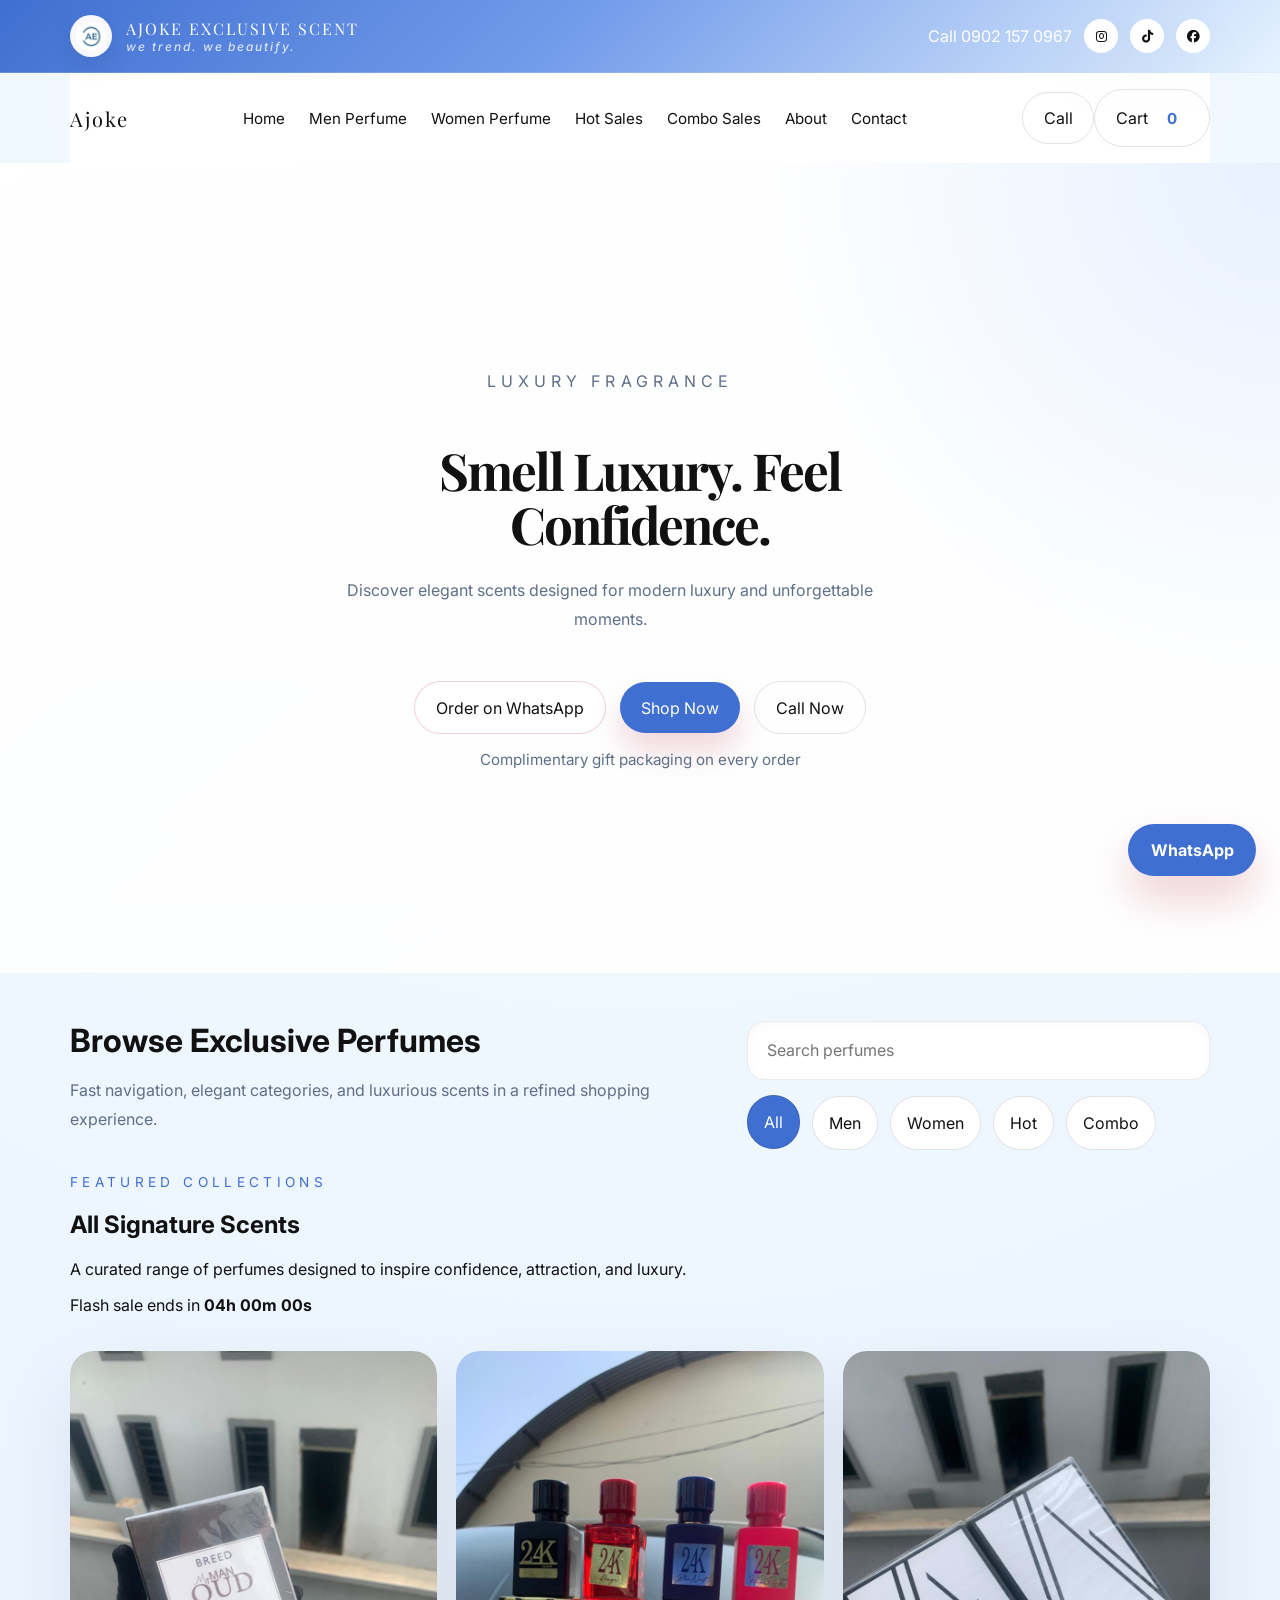
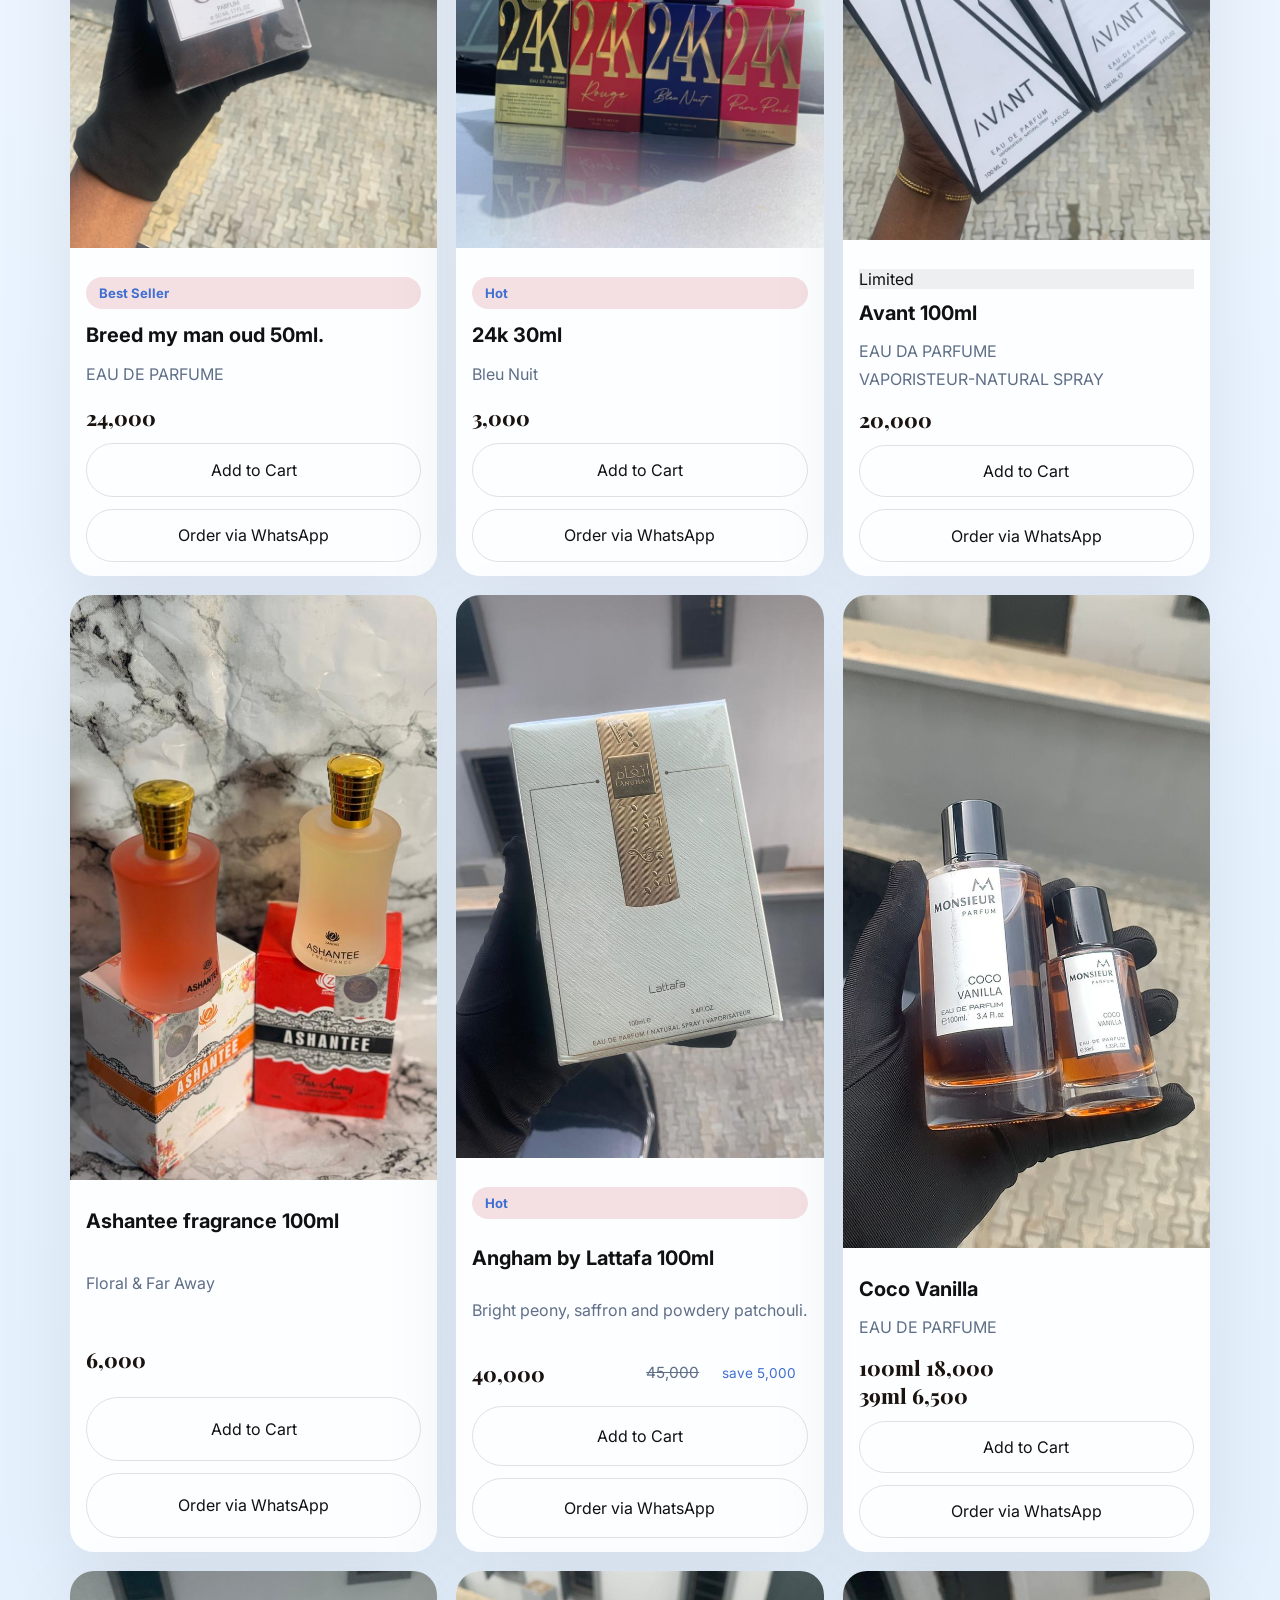
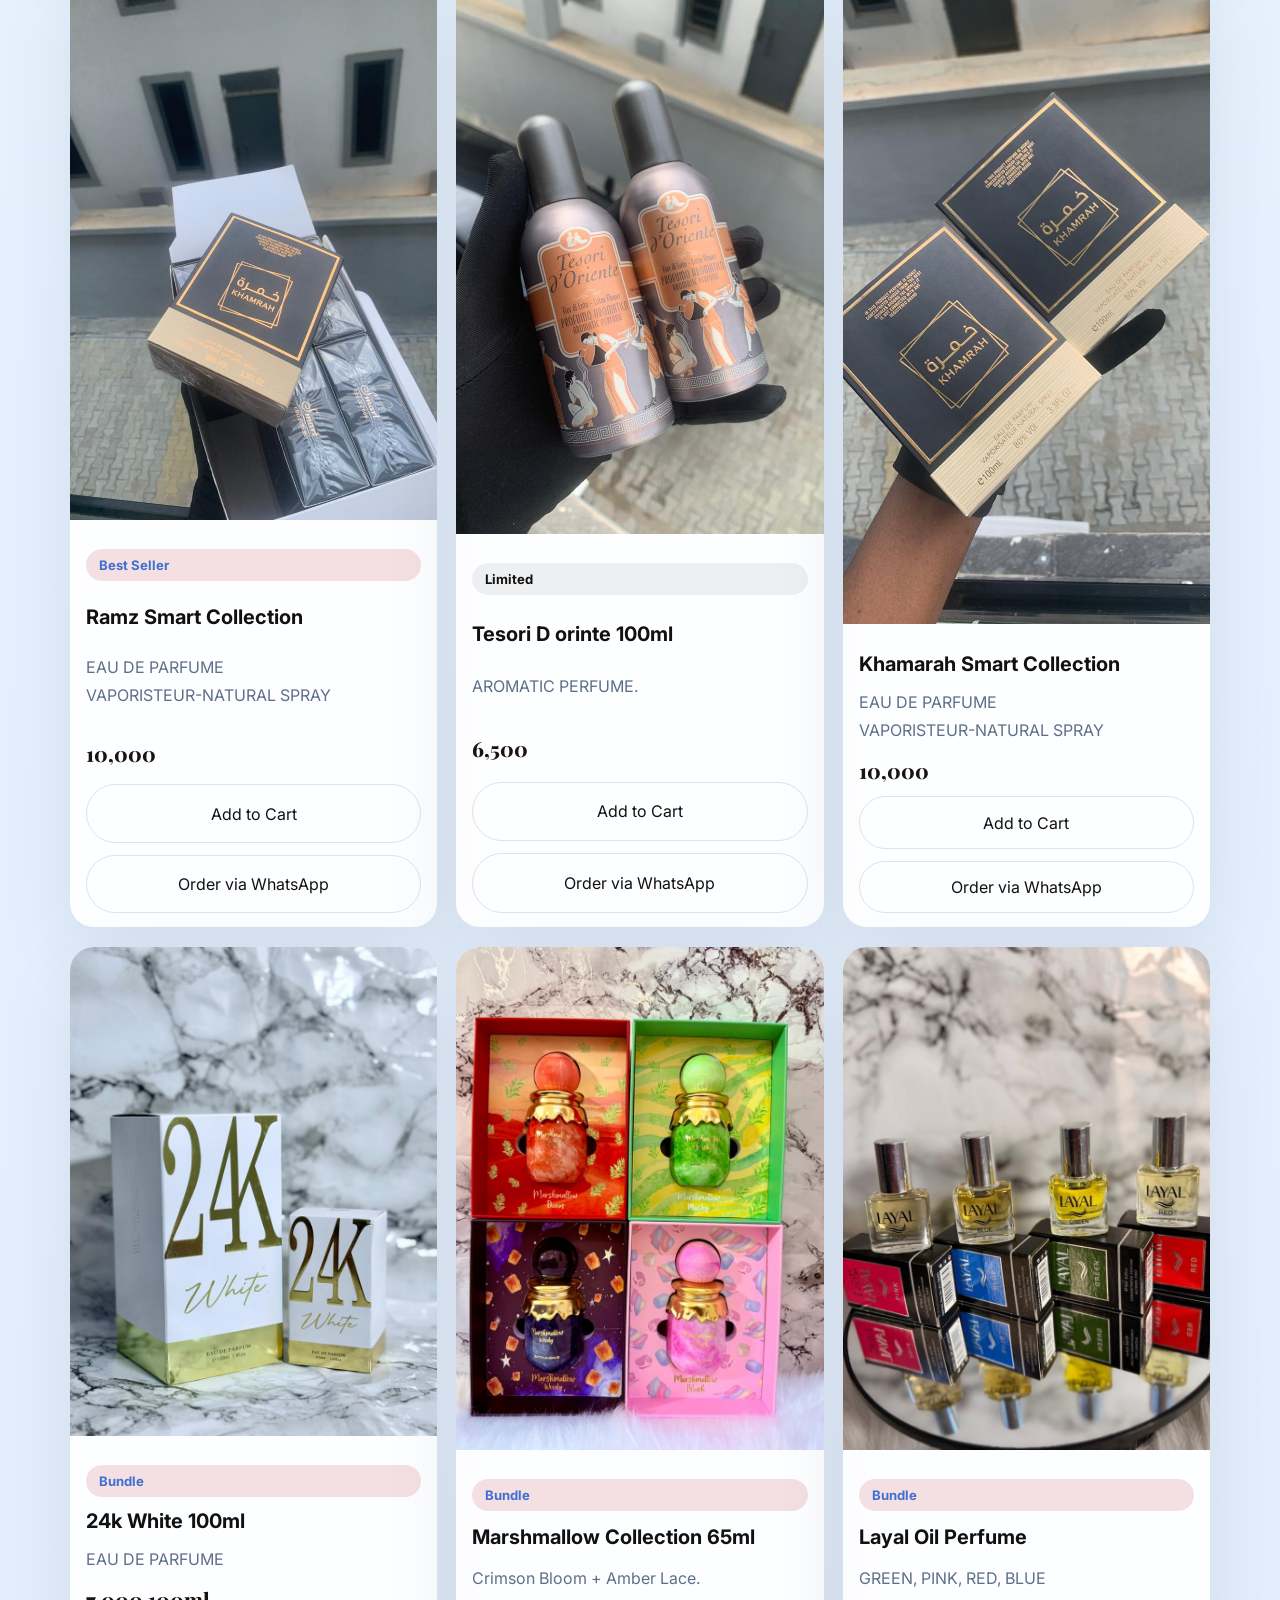
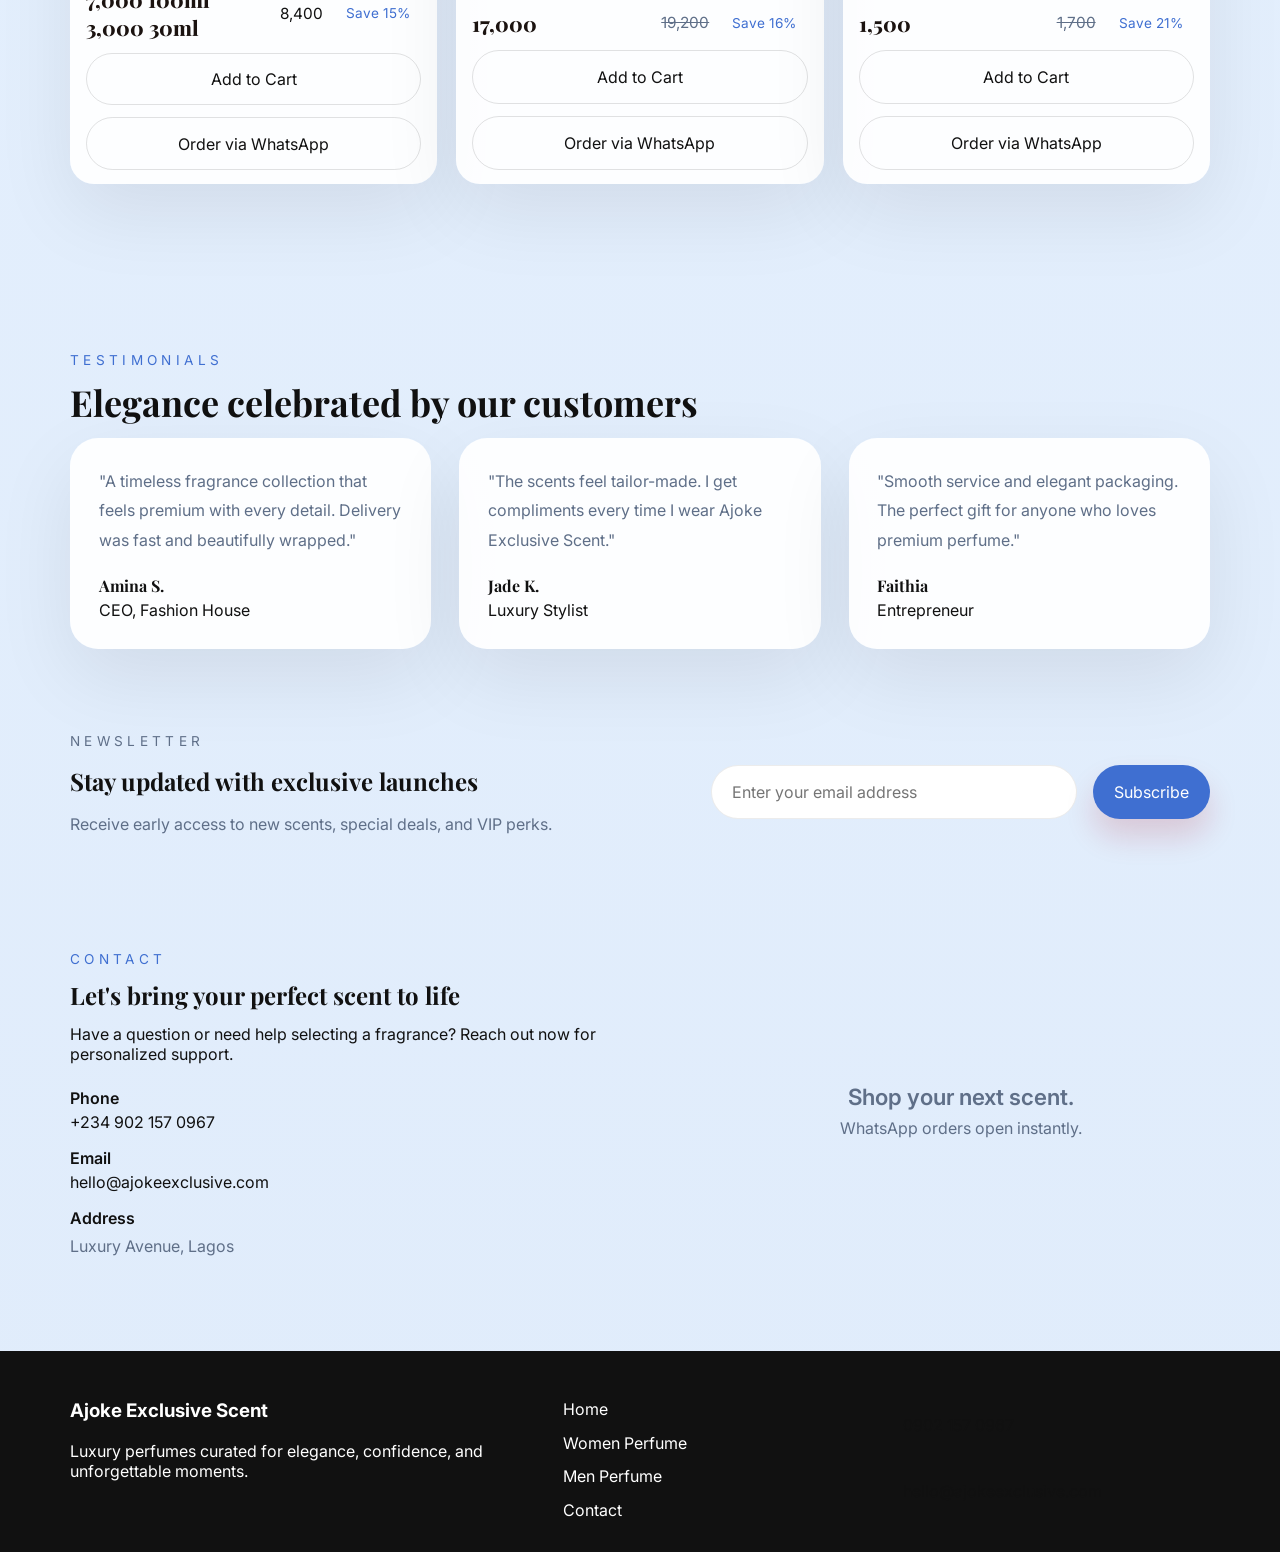
==== index.html @ 70a29fb9 "Sync remaining workspace changes" ====
﻿<!DOCTYPE html>
<html lang="en">
<head>
  <meta charset="UTF-8" />
  <meta name="viewport" content="width=device-width, initial-scale=1.0" />
  <title>Ajoke Exclusive Scent</title>
  <link rel="preconnect" href="https://fonts.googleapis.com" />
  <link rel="preconnect" href="https://fonts.gstatic.com" crossorigin />
  <link href="https://fonts.googleapis.com/css2?family=Playfair+Display:wght@500;600;700&family=Inter:wght@400;500;600;700&display=swap" rel="stylesheet" />
  <link rel="stylesheet" href="https://cdnjs.cloudflare.com/ajax/libs/font-awesome/6.4.0/css/all.min.css" />
  <link rel="stylesheet" href="style.css" />
</head>
<body>
  <div class="page-shell">
    <header class="topbar">
      <div class="topbar__inner container">
        <div class="topbar__brand">
          <a href="#home" class="topbar__brand-link">
            <img src="brand-logo.jpeg" alt="Ajoke Exclusive Scent logo" class="topbar__logo" />
            <div>
              <span class="topbar__brand-name">Ajoke Exclusive Scent</span>
              <span class="topbar__brand-tagline">we trend. we beautify.</span>
            </div>
          </a>
        </div>
        <div class="topbar__meta">
          <a href="tel:+2349021570967" class="topbar__phone">Call 0902 157 0967</a>
          <div class="social-links">
            <a href="https://www.instagram.com/ajoke_exclusive_scents?igsh=MzlmOW85czhxOTh5" aria-label="Instagram" title="Instagram" target="_blank" rel="noopener noreferrer"><i class="fab fa-instagram"></i></a>
            <a href="https://www.tiktok.com/@ajoke_exclusive_scents?_r=1&_t=ZS-96tpBo25pcQ" aria-label="TikTok" title="TikTok" target="_blank" rel="noopener noreferrer"><i class="fab fa-tiktok"></i></a>
            <a href="https://www.facebook.com/share/18djmAZU7p/?mibextid=wwXIfr" aria-label="Facebook" title="Facebook" target="_blank" rel="noopener noreferrer"><i class="fab fa-facebook"></i></a>
          </div>
        </div>
      </div>
    </header>

    <nav class="navbar container" id="navbar">
      <a href="#home" class="nav__logo">Ajoke</a>
      <button class="nav__toggle" id="navToggle" aria-label="Toggle menu">
        <span></span><span></span><span></span>
      </button>
      <div class="nav__menu" id="navMenu">
        <a href="#home" data-filter="all">Home</a>
        <a href="#productShowcase" data-filter="men">Men Perfume</a>
        <a href="#productShowcase" data-filter="women">Women Perfume</a>
        <a href="#productShowcase" data-filter="hot">Hot Sales</a>
        <a href="#productShowcase" data-filter="combo">Combo Sales</a>
        <a href="#about">About</a>
        <a href="#contact">Contact</a>
      </div>
      <div class="nav__actions">
        <a href="tel:+2349021570967" class="button button--ghost">Call</a>
        <button class="button button--ghost cart-button" id="cartButton" type="button">
          Cart <span class="cart-count">0</span>
        </button>
      </div>
    </nav>

    <main>
      <section class="hero" id="home">
        <div class="hero__overlay"></div>
        <div class="container hero__content">
          <div class="hero__details">
            <p class="eyebrow">Luxury Fragrance </p>
            <h1>Smell Luxury. Feel Confidence.</h1>
            <p>Discover elegant scents designed for modern luxury and unforgettable moments.</p>
            
            <div class="hero__actions">
              <a href="#contact" class="button button--secondary">Order on WhatsApp</a>
              <a href="#productShowcase" class="button button--primary" data-filter="all">Shop Now</a>
              <a href="tel:+2349021570967" class="button button--ghost">Call Now</a>
            </div>
            <div class="hero__meta">
              
              <span class="hero__tag">Complimentary gift packaging on every order</span>
            </div>
          </div>
          
        </div>
      </section>

      <section class="search-panel container">
        <div class="search-panel__left">
          <h2>Browse Exclusive Perfumes</h2>
          <p>Fast navigation, elegant categories, and luxurious scents in a refined shopping experience.</p>
        </div>
        <div class="search-panel__right">
          <input id="productSearch" type="search" placeholder="Search perfumes" aria-label="Search perfumes" />
          <div class="filter-buttons" role="group" aria-label="Product categories">
            <button class="filter-button active" data-filter="all">All</button>
            <button class="filter-button" data-filter="men">Men</button>
            <button class="filter-button" data-filter="women">Women</button>
            <button class="filter-button" data-filter="hot">Hot</button>
            <button class="filter-button" data-filter="combo">Combo</button>
          </div>
        </div>
      </section>

      <section class="product-showcase container" id="productShowcase">
        <div class="section-header">
          <div>
            <p class="eyebrow">Featured Collections</p>
            <h2 id="productTitle">All Signature Scents</h2>
            <p id="productSubtitle">A curated range of perfumes designed to inspire confidence, attraction, and luxury.</p>
          </div>
          <div class="sale-timer" id="saleTimer">
            <span>Flash sale ends in</span>
            <strong id="timerValue">04h 12m 23s</strong>
          </div>
        </div>

        <div class="cart-summary hidden" id="cartSummary">
          <div class="cart-summary__info">
            <span class="eyebrow">Shopping Cart</span>
            <strong id="cartItemCount">0 items in cart</strong>
            <p id="cartItemsList">Add perfumes to your cart to order multiple items.</p>
          </div>
          <div class="cart-summary__actions">
            <button class="button button--primary" id="whatsappCheckout" type="button">Checkout via WhatsApp</button>
          </div>
        </div>

        <div class="product-grid" id="productGrid">
          <article class="product-card" data-category="men">
<!-- product image: breed my man oud 50ml 24k.jpeg -->
            <div class="product-card__image">
              <img src="breed my man oud 50ml 24k.jpeg" alt="Masculine perfume bottle" />
              <div class="quickview">Quick view</div>
            </div>
            <div class="product-card__info">
              <span class="product-card__badge">Best Seller</span>
              <h3>Breed my man oud 50ml.</h3>
              <p>EAU DE PARFUME</p>
              <div class="product-card__meta">
                <div class="product-card__price">24,000</div>
                </div>
              <div class="product-card__actions">
                <button class="button button--ghost add-cart" data-product="Breed my man oud 50ml.">Add to Cart</button>
                <button class="button button--outline whatsapp-link" data-message="Breed my man oud 50ml.">Order via WhatsApp</button>
              </div>
            </div>
          </article>

          <article class="product-card" data-category="men hot">
<!-- product image: 24k bleu nuit 30ml 24k.jpeg -->
            <div class="product-card__image">
              <img src="24k bleu nuit 30ml 24k.jpeg" alt="Premium mens perfume" />
              <div class="quickview">Quick view</div>
            </div>
            <div class="product-card__info">
              <span class="product-card__badge">Hot</span>
              <h3>24k 30ml</h3>
              <p>Bleu Nuit</p>
              <div class="product-card__meta">
                <div class="product-card__price">3,000</div>
                </div>
              <div class="product-card__actions">
                <button class="button button--ghost add-cart" data-product="24k 30ml">Add to Cart</button>
                <button class="button button--outline whatsapp-link" data-message="24k 30ml">Order via WhatsApp</button>
              </div>
            </div>
          </article>

          <article class="product-card" data-category="men combo">
<!-- product image: avant 100ml 20k.jpeg -->
            <div class="product-card__image">
              <img src="avant 100ml 20k.jpeg" alt="Luxury perfume for him" />
              <div class="quickview">Quick view</div>
            </div>
            <div class="product-card__info">
              <span class="product-card__bWHEREadge badge--limited">Limited</span>
              <h3>Avant 100ml</h3>
              <p>EAU DA PARFUME <br> VAPORISTEUR-NATURAL SPRAY</p>
              <div class="product-card__meta">
                <div class="product-card__price">20,000</div>
                </div>
              <div class="product-card__actions">
                <button class="button button--ghost add-cart" data-product="Avant 100ml">Add to Cart</button>
                <button class="button button--outline whatsapp-link" data-message="Avant 100ml">Order via WhatsApp</button>
              </div>
            </div>
          </article>

          <article class="product-card" data-category="women">
<!-- product image: Ashantee floral & far away 100ml 6k.jpeg -->
            <div class="product-card__image">
              <img src="Ashantee floral & far away 100ml 6k.jpeg" alt="Feminine perfume bottle" />
              <div class="quickview">Quick view</div>
            </div>
            <div class="product-card__info">
              <h3>Ashantee fragrance 100ml</h3>
              <p>Floral & Far Away </p>
              <div class="product-card__meta">
                <div class="product-card__price">6,000</div>
                </div>
              <div class="product-card__actions">
                <button class="button button--ghost add-cart" data-product="Ashantee fragrance 100ml">Add to Cart</button>
                <button class="button button--outline whatsapp-link" data-message="Ashantee fragrance 100ml">Order via WhatsApp</button>
              </div>
            </div>
          </article>

          <article class="product-card" data-category="women hot combo">
<!-- product image: Angham by lattafa 40k.jpeg -->
            <div class="product-card__image">
              <img src="Angham by lattafa 40k.jpeg" alt="Luxury floral perfume" />
              <div class="quickview">Quick view</div>
            </div>
            <div class="product-card__info">
              <span class="product-card__badge">Hot</span>
              <h3>Angham by Lattafa 100ml</h3>
              <p>Bright peony, saffron and powdery patchouli.</p>
              <div class="product-card__meta">
                <div class="product-card__price">40,000</div>
                <div class="product-fare"><span class="old-price">45,000</span><span class="save-badge">save 5,000</span></div>
              </div>
              <div class="product-card__actions">
                <button class="button button--ghost add-cart" data-product="Angham by Lattafa 100ml">Add to Cart</button>
                <button class="button button--outline whatsapp-link" data-message="Angham by Lattafa 100ml">Order via WhatsApp</button>
              </div>
            </div>
          </article>

          <article class="product-card" data-category="women">
<!-- product image: coco vanilla 100ml 18k 39ml 6500.jpeg -->
            <div class="product-card__image">
              <img src="coco vanilla 100ml 18k 39ml 6500.jpeg" alt="Premium womens fragrance" />
              <div class="quickview">Quick view</div>
            </div>
            <div class="product-card__info">
              <h3>Coco Vanilla</h3>
              <p>EAU DE PARFUME</p>
              <div class="product-card__meta">
                <div class="product-card__price">100ml 18,000 <br>39ml 6,500</div>
                </div>
              <div class="product-card__actions">
                <button class="button button--ghost add-cart" data-product="Coco Vanilla">Add to Cart</button>
                <button class="button button--outline whatsapp-link" data-message="Coco Vanilla">Order via WhatsApp</button>
              </div>
            </div>
          </article>

          <article class="product-card" data-category="hot">
<!-- product image: ramz smart collection 100ml 10k.jpeg -->
            <div class="product-card__image">
              <img src="ramz smart collection 100ml 10k.jpeg" alt="Hot seller perfume" />
              <div class="quickview">Quick view</div>
            </div>
            <div class="product-card__info">
              <span class="product-card__badge">Best Seller</span>
              <h3>Ramz Smart Collection</h3>
              <p>EAU DE PARFUME <br> VAPORISTEUR-NATURAL SPRAY</p>
              <div class="product-card__meta">
                <div class="product-card__price">10,000</div>
                </div>
              <div class="product-card__actions">
                <button class="button button--ghost add-cart" data-product="Ramz Smart Collection">Add to Cart</button>
                <button class="button button--outline whatsapp-link" data-message="Ramz Smart Collection">Order via WhatsApp</button>
              </div>
            </div>
          </article>

          <article class="product-card" data-category="hot">
<!-- product image: tesori can 100ml 6500.jpeg -->
            <div class="product-card__image">
              <img src="tesori can 100ml 6500.jpeg" alt="Perfume hot sale" />
              <div class="quickview">Quick view</div>
            </div>
            <div class="product-card__info">
              <span class="product-card__badge badge--limited">Limited</span>
              <h3>Tesori D orinte 100ml</h3>
              <p>AROMATIC PERFUME.</p>
              <div class="product-card__meta">
                <div class="product-card__price">6,500</div>
                </div>
              <div class="product-card__actions">
                <button class="button button--ghost add-cart" data-product="Tesori D orinte 100ml">Add to Cart</button>
                <button class="button button--outline whatsapp-link" data-message="Tesori D orinte 100ml">Order via WhatsApp</button>
              </div>
            </div>
          </article>

          <article class="product-card" data-category="hot combo">
<!-- product image: khamarah smart collection 100ml 10k.jpeg -->
            <div class="product-card__image">
              <img src="khamarah smart collection 100ml 10k.jpeg" alt="Exclusive perfume" />
              <div class="quickview">Quick view</div>
            </div>
            <div class="product-card__info">
              <h3>Khamarah Smart Collection</h3>
              <p>EAU DE PARFUME <br> VAPORISTEUR-NATURAL SPRAY</p>
              <div class="product-card__meta">
                <div class="product-card__price">10,000</div>
                </div>
              <div class="product-card__actions">
                <button class="button button--ghost add-cart" data-product="Khamarah Smart Collection">Add to Cart</button>
                <button class="button button--outline whatsapp-link" data-message="Khamarah Smart Collection">Order via WhatsApp</button>
              </div>
            </div>
          </article>

          <article class="product-card" data-category="combo">
<!-- product image: 24k white 100ml 7k 30ml 3k.jpeg -->
            <div class="product-card__image">
              <img src="24k white 100ml 7k 30ml 3k.jpeg" alt="Perfume combo" />
              <div class="quickview">Quick view</div>
            </div>
            <div class="product-card__info">
              <span class="product-card__badge">Bundle</span>
              <h3>24k White 100ml</h3>
              <p>EAU DE PARFUME</p>
              <div class="product-card__meta">
                <div class="product-card__price">7,000 100ml <br> 3,000 30ml</div>
                <div class="product-fare"><span class="old-price"></span>8,400<span class="save-badge">Save 15%</span></div>
              </div>
              <div class="product-card__actions">
                <button class="button button--ghost add-cart" data-product="24k White 100ml">Add to Cart</button>
                <button class="button button--outline whatsapp-link" data-message="24k White 100ml">Order via WhatsApp</button>
              </div>
            </div>
          </article>

          <article class="product-card" data-category="combo">
<!-- product image: marshmallow collection 65ml 17K.jpeg -->
            <div class="product-card__image">
              <img src="marshmallow collection 65ml 17K.jpeg" alt="Luxury fragrance combo" />
              <div class="quickview">Quick view</div>
            </div>
            <div class="product-card__info">
              <span class="product-card__badge">Bundle</span>
              <h3>Marshmallow Collection 65ml</h3>
              <p>Crimson Bloom + Amber Lace.</p>
              <div class="product-card__meta">
                <div class="product-card__price">17,000</div>
                <div class="product-fare"><span class="old-price">19,200</span><span class="save-badge">Save 16%</span></div>
              </div>
              <div class="product-card__actions">
                <button class="button button--ghost add-cart" data-product="Marshmallow Collection 65ml">Add to Cart</button>
                <button class="button button--outline whatsapp-link" data-message="Marshmallow Collection 65ml">Order via WhatsApp</button>
              </div>
            </div>
          </article>

          <article class="product-card" data-category="combo">
<!-- product image: Layal oil perfume.jpeg -->
            <div class="product-card__image">
              <img src="Layal oil perfume.jpeg" alt="Fragrance bundle" />
              <div class="quickview">Quick view</div>
            </div>
            <div class="product-card__info">
              <span class="product-card__badge">Bundle</span>
              <h3>Layal Oil Perfume</h3>
              <p>GREEN, PINK, RED, BLUE</p>
              <div class="product-card__meta">
                <div class="product-card__price">1,500</div>
                <div class="product-fare"><span class="old-price">1,700</span><span class="save-badge">Save 21%</span></div>
              </div>
              <div class="product-card__actions">
                <button class="button button--ghost add-cart" data-product="Layal Oil Perfume">Add to Cart</button>
                <button class="button button--outline whatsapp-link" data-message="Layal Oil Perfume">Order via WhatsApp</button>
              </div>
            </div>
          </article>
        </div>
      </section>

      <section class="testimonials container" id="about">
        <div class="section-intro">
          <p class="eyebrow">Testimonials</p>
          <h2>Elegance celebrated by our customers</h2>
        </div>
        <div class="testimonial-grid">
          <article class="testimonial-card">
            <p>"A timeless fragrance collection that feels premium with every detail. Delivery was fast and beautifully wrapped."</p>
            <div><strong>Amina S.</strong><span>CEO, Fashion House</span></div>
          </article>
          <article class="testimonial-card">
            <p>"The scents feel tailor-made. I get compliments every time I wear Ajoke Exclusive Scent."</p>
            <div><strong>Jade K.</strong><span>Luxury Stylist</span></div>
          </article>
          <article class="testimonial-card">
            <p>"Smooth service and elegant packaging. The perfect gift for anyone who loves premium perfume."</p>
            <div><strong>Faithia</strong><span>Entrepreneur</span></div>
          </article>
        </div>
      </section>

      <section class="newsletter container">
        <div class="newsletter__text">
          <p class="eyebrow">Newsletter</p>
          <h2>Stay updated with exclusive launches</h2>
          <p>Receive early access to new scents, special deals, and VIP perks.</p>
        </div>
        <form class="newsletter__form">
          <input type="email" placeholder="Enter your email address" aria-label="Email address" />
          <button type="submit" class="button button--primary">Subscribe</button>
        </form>
      </section>

      <section class="contact container" id="contact">
        <div class="contact__info">
          <p class="eyebrow">Contact</p>
          <h2>Let's bring your perfect scent to life</h2>
          <p>Have a question or need help selecting a fragrance? Reach out now for personalized support.</p>
          <div class="contact__details">
            <div><strong>Phone</strong><a href="tel:+2349021570967">+234 902 157 0967</a></div>
            <div><strong>Email</strong><a href="mailto:hello@ajokeexclusive.com">hello@ajokeexclusive.com</a></div>
            <div><strong>Address</strong><span>Luxury Avenue, Lagos</span></div>
          </div>
        </div>
        <div class="contact__map glass-card">
          <div class="map-placeholder">
            <p>Shop your next scent.</p>
            <span>WhatsApp orders open instantly.</span>
          </div>
        </div>
      </section>
    </main>

    <footer class="footer">
      <div class="container footer__inner">
        <div>
          <h3>Ajoke Exclusive Scent</h3>
          <p>Luxury perfumes curated for elegance, confidence, and unforgettable moments.</p>
        </div>
        <div class="footer__links">
          <a href="#home">Home</a>
          <a href="#women">Women Perfume</a>
          <a href="#men">Men Perfume</a>
          <a href="#contact">Contact</a>
        </div>
        <div class="footer__contact">
          <p>0902 157 0967</p>
          <p>hello@ajokeexclusive.com</p>
        </div>
      </div>
    </footer>

    <a class="whatsapp-float" href="#" id="whatsappFloat" aria-label="Chat on WhatsApp">
      <span>WhatsApp</span>
    </a>

    <!-- Product Modal -->
    <div id="productModal" class="product-modal hidden">
      <div class="product-modal__overlay"></div>
      <div class="product-modal__content">
        <button id="modalClose" class="modal-close" aria-label="Close product details">�</button>
        <div class="product-modal__grid">
          <div class="product-modal__image">
            <img id="modalImage" src="" alt="Product image" />
          </div>
          <div class="product-modal__info">
            <h2 id="modalProductName"></h2>
            <p id="modalProductDescription"></p>
            <div class="product-modal__price" id="modalProductPrice"></div>
            <div class="product-modal__actions">
              <button id="modalWhatsappBtn" class="button button--primary">Order via WhatsApp</button>
              <button id="modalAddCartBtn" class="button button--ghost">Add to Cart</button>
            </div>
          </div>
        </div>
      </div>
    </div>
  </div>

  <script src="./script.js" defer></script>
</body>
</html>
---- style.css ----
﻿:root {
  --bg: #eef6ff;
  --surface: rgba(255, 255, 255, 0.92);
  --surface-strong: #ffffff;
  --text: #111111;
  --muted: #5f6f88;
  --accent: #3f6fd1;
  --accent-2: #7ab2ff;
  --header-gradient: linear-gradient(135deg, #3f6fd1 0%, #739cea 45%, #e6f3ff 100%);
  --shadow: 0 28px 80px rgba(17, 17, 17, 0.08);
  --radius: 28px;
  --radius-sm: 18px;
}

* {
  box-sizing: border-box;
}

html {
  scroll-behavior: smooth;
}

body {
  margin: 0;
  font-family: 'Inter', sans-serif;
  color: var(--text);
  background: radial-gradient(circle at top, #f4faff 0%, #e7f2ff 40%, #e0ecfb 100%);
}

img {
  max-width: 100%;
  display: block;
}

button, input, a {
  font: inherit;
}

.container {
  width: min(1140px, calc(100% - 2rem));
  margin: 0 auto;
}

.topbar {
  background: var(--header-gradient);
  border-bottom: 1px solid rgba(255,255,255,0.2);
  position: sticky;
  top: 0;
  z-index: 100;
  backdrop-filter: blur(16px);
}

.topbar__inner {
  display: flex;
  align-items: center;
  justify-content: space-between;
  gap: 1rem;
  padding: 0.95rem 0;
}

.topbar__brand {
  display: flex;
}

.topbar__brand-link {
  display: flex;
  align-items: center;
  gap: 0.9rem;
  text-decoration: none;
}

.topbar__logo {
  width: 42px;
  height: 42px;
  object-fit: contain;
  border-radius: 50%;
  background: rgba(255,255,255,0.95);
  padding: 0.35rem;
  box-shadow: 0 10px 24px rgba(0,0,0,0.08);
}

.topbar__brand-name {
  font-family: 'Playfair Display', serif;
  font-size: 1rem;
  letter-spacing: 2px;
  text-transform: uppercase;
  color: #ffffff;
}

.topbar__brand-tagline {
  display: block;
  font-family: 'Inter', sans-serif;
  font-size: 0.75rem;
  letter-spacing: 0.16em;
  text-transform: none;
  color: rgba(255, 255, 255, 0.78);
  font-weight: 500;
  font-style: italic;
}

.topbar__meta {
  display: flex;
  align-items: center;
  gap: 0.75rem;
  flex-wrap: wrap;
}

.topbar__phone,
.footer__contact a,
.footer__contact p,
.contact__details a,
.footer__links a {
  color: var(--text);
  text-decoration: none;
}

.topbar__phone,
.social-links a {
  color: #fff;
}

.social-links a {
  background: rgba(255,255,255,0.2);
}

.social-links {
  display: flex;
  gap: 0.75rem;
}

.social-links a {
  display: inline-flex;
  align-items: center;
  justify-content: center;
  width: 34px;
  height: 34px;
  border-radius: 50%;
  background: var(--surface-strong);
  color: var(--text);
  text-decoration: none;
  font-size: 0.8rem;
  font-weight: 700;
  box-shadow: var(--shadow);
}

.navbar {
  display: flex;
  align-items: center;
  justify-content: space-between;
  gap: 1rem;
  padding: 1rem 0;
  position: sticky;
  top: 56px;
  z-index: 90;
  background: rgba(255,255,255,0.94);
  backdrop-filter: blur(14px);
}

.nav__logo {
  font-family: 'Playfair Display', serif;
  font-size: 1.25rem;
  letter-spacing: 2px;
  text-decoration: none;
  color: var(--text);
}

.nav__toggle {
  display: none;
  border: none;
  background: transparent;
  gap: 6px;
  flex-direction: column;
  justify-content: center;
  cursor: pointer;
}

.nav__toggle span {
  width: 24px;
  height: 2px;
  background: var(--text);
  display: block;
}

.nav__menu {
  display: flex;
  align-items: center;
  gap: 1.5rem;
}

.nav__menu a {
  color: var(--text);
  text-decoration: none;
  font-size: 0.95rem;
  transition: color 0.25s ease;
}

.nav__menu a:hover {
  color: var(--accent);
}

.nav__actions {
  display: flex;
  align-items: center;
}

.hero {
  min-height: 90vh;
  position: relative;
  overflow: hidden;
  display: grid;
  align-items: center;
  background: radial-gradient(circle at top left, rgba(255,255,255,0.95), rgba(255,255,255,0.8) 35%), linear-gradient(140deg, rgba(95,156,255,0.14), rgba(255,255,255,0.65));
}

.hero__overlay {
  position: absolute;
  inset: 0;
  background: radial-gradient(circle at top right, rgba(95,156,255,0.14), transparent 35%),
    linear-gradient(180deg, rgba(255,255,255,0.88), rgba(255,255,255,0.6));
}

.hero__content {
  position: relative;
  display: grid;
  grid-template-columns: 1fr;
  justify-items: center;
  gap: 2rem;
  align-items: center;
  min-height: 75vh;
  padding: 4rem 0;
}

.hero__details {
  max-width: 640px;
  z-index: 1;
  text-align: center;
}

.eyebrow {
  text-transform: uppercase;
  letter-spacing: 0.32em;
  color: var(--accent);
  margin: 0 0 1rem;
  font-size: 0.85rem;
}

.hero h1,
.section-intro h2,
.testimonials h2,
.newsletter h2,
.contact__info h2 {
  font-family: 'Playfair Display', serif;
  margin: 0;
  line-height: 1.05;
}

.hero h1 {
  font-size: clamp(3rem, 4vw, 4.4rem);
  letter-spacing: -0.04em;
  margin-bottom: 1.5rem;
}

.hero__details p {
  max-width: 580px;
  margin: 0 0 3rem;
  color: var(--muted);
  font-size: 1rem;
  line-height: 1.8;
}

.hero__actions,
.hero__meta {
  display: flex;
  flex-wrap: wrap;
  gap: 0.9rem;
  align-items: center;
  justify-content: center;
}

.hero__meta {
  margin-top: 1rem;
}

.hero__actions {
  flex-wrap: nowrap;
}

.hero__tag {
  color: var(--muted);
  font-size: 0.95rem;
}

.hero__visual {
  position: relative;
}

.hero__card {
  position: relative;
  display: flex;
  flex-direction: column;
  justify-content: center;
  min-height: 420px;
  border-radius: var(--radius);
  padding: 2rem;
  background: rgba(255,255,255,0.82);
  border: 1px solid rgba(255,255,255,0.7);
  box-shadow: var(--shadow);
  backdrop-filter: blur(20px);
}

.highlight-pill {
  display: inline-flex;
  padding: 0.45rem 0.9rem;
  border-radius: 999px;
  background: rgba(177,13,30,0.12);
  color: var(--accent);
  font-weight: 700;
  letter-spacing: 0.12em;
  font-size: 0.78rem;
  text-transform: uppercase;
}

.product-highlight__price {
  font-size: 2.2rem;
  font-weight: 800;
  letter-spacing: 0.02em;
  font-family: 'Playfair Display', serif;
  color: #1f1a18;
}

.search-panel {
  display: grid;
  grid-template-columns: 1.4fr 1fr;
  gap: 1.75rem;
  padding: 3rem 0 1.5rem;
}

.search-panel__left h2 {
  font-size: 2rem;
  margin: 0 0 0.75rem;
}

.search-panel__left p,
.section-intro__text,
.contact__details span,
.newsletter p {
  color: var(--muted);
  line-height: 1.8;
}

.search-panel__right {
  display: grid;
  gap: 1rem;
}

.search-panel input {
  width: 100%;
  padding: 1rem 1.2rem;
  border-radius: 18px;
  border: 1px solid rgba(17,17,17,0.08);
  background: var(--surface-strong);
  box-shadow: inset 0 2px 12px rgba(17,17,17,0.03);
}

.filter-buttons {
  display: flex;
  flex-wrap: wrap;
  gap: 0.75rem;
}

.filter-button {
  border: 1px solid rgba(17,17,17,0.12);
  background: var(--surface-strong);
  color: var(--text);
  padding: 0.85rem 1rem;
  border-radius: 999px;
  cursor: pointer;
  transition: transform 0.25s ease, background 0.25s ease, color 0.25s ease;
}

.filter-button:hover,
.filter-button.active {
  background: var(--accent);
  color: #fff;
  transform: translateY(-1px);
}

.section-intro {
  padding: 4rem 0 1rem;
}

.section-intro h2 {
  font-size: clamp(2.25rem, 2.5vw, 3rem);
}

.product-grid {
  display: grid;
  grid-template-columns: repeat(3, minmax(0, 1fr));
  gap: 1.2rem;
  padding: 2.25rem 0 2.5rem;
}

.product-card {
  border-radius: 24px;
  overflow: hidden;
  background: var(--surface);
  box-shadow: var(--shadow);
  transition: transform 0.35s ease, box-shadow 0.35s ease;
  display: grid;
  gap: 0.8rem;
}

.product-card:hover {
  transform: translateY(-10px);
  box-shadow: 0 32px 90px rgba(17,17,17,0.12);
}

.product-card__image {
  position: relative;
  overflow: hidden;
  min-height: 260px;
}

.product-card__image img {
  width: 100%;
  height: 100%;
  object-fit: cover;
  display: block;
  transition: transform 0.45s ease;
}

.image-tag-label {
  position: absolute;
  left: 0;
  bottom: 0;
  width: 100%;
  padding: 0.55rem 0.85rem;
  background: rgba(0, 0, 0, 0.64);
  color: #fff;
  font-size: 0.78rem;
  line-height: 1.4;
  white-space: nowrap;
  overflow: hidden;
  text-overflow: ellipsis;
}

.product-card:hover .product-card__image img {
  transform: scale(1.05);
}

.quickview {
  position: absolute;
  right: 1rem;
  bottom: 1rem;
  padding: 0.55rem 0.85rem;
  border-radius: 999px;
  background: rgba(255,255,255,0.9);
  color: var(--text);
  font-size: 0.85rem;
  opacity: 0;
  transform: translateY(10px);
  transition: opacity 0.35s ease, transform 0.35s ease;
}

.product-card:hover .quickview {
  opacity: 1;
  transform: translateY(0);
}

.product-card__info {
  padding: 1rem 1rem 0.9rem;
  display: grid;
  gap: 0.75rem;
}

.product-card__badge {
  display: inline-flex;
  padding: 0.5rem 0.8rem;
  border-radius: 999px;
  background: rgba(177,13,30,0.12);
  color: var(--accent);
  font-size: 0.82rem;
  font-weight: 700;
  align-self: flex-start;
}

.badge--limited {
  background: rgba(0,0,0,0.06);
  color: var(--text);
}

.product-card__info h3 {
  margin: 0;
  font-size: 1.25rem;
}

.product-card__info p {
  margin: 0;
  color: var(--muted);
  line-height: 1.75;
}

.product-card__meta,
.product-fare {
  display: flex;
  align-items: center;
  justify-content: space-between;
  gap: 0.75rem;
  font-size: 0.96rem;
}

.product-card__price {
  font-weight: 800;
  font-size: 1.3rem;
  font-family: 'Playfair Display', serif;
  color: #1b1310;
}

.product-rating {
  display: none;
}

.old-price {
  color: var(--muted);
  text-decoration: line-through;
}

.save-badge {
  background: var(--accent-soft);
  color: var(--accent);
  padding: 0.4rem 0.7rem;
  border-radius: 999px;
  font-size: 0.85rem;
}

.product-card__actions {
  display: grid;
  gap: 0.75rem;
}

.cart-button {
  position: relative;
  gap: 0.5rem;
}

.cart-count {
  display: inline-flex;
  align-items: center;
  justify-content: center;
  min-width: 2rem;
  padding: 0.2rem 0.45rem;
  border-radius: 999px;
  background: #fff;
  color: var(--accent);
  font-weight: 700;
  font-size: 0.95rem;
}

.cart-summary {
  display: grid;
  grid-template-columns: 1.7fr 0.9fr;
  gap: 1rem;
  align-items: center;
  padding: 1.4rem 1.5rem;
  background: rgba(255,255,255,0.95);
  border: 1px solid rgba(177,13,30,0.12);
  border-radius: var(--radius);
  box-shadow: 0 24px 50px rgba(17,17,17,0.08);
  margin-top: 1.5rem;
}

.cart-summary.hidden {
  display: none;
}

.cart-summary__info {
  display: grid;
  gap: 0.4rem;
}

.cart-summary__actions {
  display: flex;
  justify-content: flex-end;
}

.cart-summary strong {
  font-size: 1rem;
}

.button {
  display: inline-flex;
  align-items: center;
  justify-content: center;
  border: none;
  border-radius: 999px;
  text-decoration: none;
  padding: 0.95rem 1.3rem;
  cursor: pointer;
  transition: transform 0.25s ease, background 0.25s ease, color 0.25s ease, box-shadow 0.25s ease;
}

.button:hover {
  transform: translateY(-1px);
}

.button--primary {
  background: var(--accent);
  color: #fff;
  box-shadow: 0 18px 30px rgba(177,13,30,0.16);
}

.button--secondary {
  border: 1px solid rgba(177,13,30,0.18);
  background: rgba(255,255,255,0.9);
  color: var(--text);
}

.button--ghost,
.button--outline {
  background: transparent;
  color: var(--text);
  border: 1px solid rgba(17,17,17,0.12);
}

.button--outline:hover {
  background: rgba(177,13,30,0.06);
  color: var(--accent);
}

.testimonials {
  padding: 4rem 0 2rem;
}

.testimonial-grid {
  display: grid;
  grid-template-columns: repeat(3, minmax(0, 1fr));
  gap: 1.75rem;
}

.testimonial-card {
  background: var(--surface);
  border-radius: var(--radius);
  padding: 1.8rem;
  box-shadow: var(--shadow);
  display: grid;
  gap: 1.2rem;
}

.testimonial-card p {
  margin: 0;
  color: var(--muted);
  line-height: 1.85;
}

.testimonial-card div {
  display: grid;
  gap: 0.25rem;
}

.testimonial-card strong {
  font-family: 'Playfair Display', serif;
}

.newsletter {
  display: grid;
  grid-template-columns: 1.1fr 0.9fr;
  gap: 2rem;
  align-items: center;
  padding: 3rem 0;
}

.newsletter__form {
  display: flex;
  gap: 1rem;
  flex-wrap: wrap;
}

.newsletter__form input {
  flex: 1 1 320px;
  min-width: 0;
  padding: 1rem 1.2rem;
  border-radius: 999px;
  border: 1px solid rgba(17,17,17,0.08);
  background: var(--surface-strong);
}

.contact {
  display: grid;
  grid-template-columns: 1.1fr 0.9fr;
  gap: 2rem;
  padding: 3rem 0 5rem;
}

.contact__details {
  display: grid;
  gap: 1rem;
  margin-top: 1.5rem;
}

.contact__details div {
  display: grid;
  gap: 0.25rem;
}

.contact__details strong {
  font-weight: 600;
}

.contact__map {
  min-height: 320px;
  display: flex;
  align-items: center;
  justify-content: center;
}

.map-placeholder {
  text-align: center;
  color: var(--muted);
}

.map-placeholder p {
  margin: 0 0 0.5rem;
  font-size: 1.4rem;
  font-weight: 600;
}

.footer {
  background: #111111;
  color: #fff;
  padding: 3rem 0 2rem;
}

.footer__inner {
  display: grid;
  grid-template-columns: 1.5fr 1fr 1fr;
  gap: 2rem;
  align-items: start;
}

.footer h3 {
  margin-top: 0;
}

.footer__links,
.footer__contact {
  display: grid;
  gap: 0.85rem;
}

.footer__links a {
  color: #fff;
}

.whatsapp-float {
  position: fixed;
  bottom: 1.5rem;
  right: 1.5rem;
  z-index: 1000;
  background: var(--accent);
  color: #fff;
  border-radius: 999px;
  padding: 1rem 1.4rem;
  text-decoration: none;
  box-shadow: 0 22px 45px rgba(177,13,30,0.2);
  font-weight: 700;
}

.whatsapp-float:hover {
  transform: translateY(-2px);
}

.toast-message {
  position: fixed;
  bottom: 5.5rem;
  right: 1.5rem;
  background: rgba(17,17,17,0.92);
  color: #fff;
  padding: 0.95rem 1.2rem;
  border-radius: 999px;
  box-shadow: 0 18px 40px rgba(17,17,17,0.2);
  opacity: 0;
  transform: translateY(12px);
  transition: opacity 0.25s ease, transform 0.25s ease;
  z-index: 1100;
}

.toast-message.visible {
  opacity: 1;
  transform: translateY(0);
}

@media (max-width: 960px) {
  .topbar__inner {
    flex-wrap: wrap;
    justify-content: space-between;
    gap: 0.75rem;
  }

  .topbar__meta {
    width: 100%;
    justify-content: space-between;
  }

  .hero__content,
  .search-panel,
  .newsletter,
  .contact,
  .testimonial-grid,
  .footer__inner,
  .product-grid {
    grid-template-columns: 1fr;
  }

  .hero {
    min-height: 75vh;
  }

  .hero__content {
    padding-top: 2.5rem;
  }

  .nav__toggle {
    display: flex;
  }

  .nav__menu {
    position: absolute;
    top: 100%;
    right: 1rem;
    left: 1rem;
    flex-direction: column;
    align-items: stretch;
    gap: 0;
    background: rgba(255,255,255,0.96);
    border-radius: 24px;
    padding: 1rem;
    transform: scaleY(0);
    transform-origin: top;
    transition: transform 0.25s ease;
    overflow: hidden;
    box-shadow: 0 28px 60px rgba(17,17,17,0.12);
    z-index: 80;
  }

  .nav__menu.open {
    transform: scaleY(1);
  }

  .nav__menu a {
    padding: 0.95rem 0;
    border-bottom: 1px solid rgba(17,17,17,0.07);
  }

  .nav__actions {
    display: none;
  }
}

@media (max-width: 720px) {
  .topbar__inner,
  .hero__content,
  .search-panel__right,
  .contact__details,
  .newsletter__form {
    gap: 1rem;
  }

  .topbar__inner {
    flex-direction: column;
    align-items: stretch;
  }

  .topbar__brand {
    width: 100%;
  }

  .topbar__meta,
  .search-panel,
  .hero__actions,
  .hero__meta {
    flex-direction: column;
    align-items: stretch;
  }

  .hero__actions {
    align-items: stretch;
  }

  .hero__actions .button,
  .hero__meta .hero__tag {
    width: 100%;
    text-align: center;
  }

  .hero__details p,
  .hero h1 {
    white-space: normal;
  }

  .hero__content {
    grid-template-columns: 1fr;
  }

  .product-card,
  .testimonial-card {
    border-radius: 24px;
  }

  .product-grid,
  .testimonial-grid {
    grid-template-columns: 1fr;
  }

  .sale-timer {
    width: 100%;
    align-items: flex-start;
  }

  .search-panel__left h2 {
    font-size: 1.8rem;
  }

  .hero h1 {
    font-size: 2.6rem;
  }

  .hero__meta {
    margin-top: 0.75rem;
  }

  .button {
    justify-content: center;
    padding: 0.95rem 1rem;
  }
}

@media (prefers-reduced-motion: reduce) {
  *, *::before, *::after {
    animation-duration: 0.01ms !important;
    animation-iteration-count: 1 !important;
    transition-duration: 0.01ms !important;
    scroll-behavior: auto !important;
  }
}

/* Product Modal Styles */
.product-modal {
  position: fixed;
  top: 0;
  left: 0;
  right: 0;
  bottom: 0;
  z-index: 2000;
  display: flex;
  align-items: center;
  justify-content: center;
  opacity: 0;
  pointer-events: none;
  transition: opacity 0.3s ease;
}

.product-modal:not(.hidden) {
  opacity: 1;
  pointer-events: auto;
}

.product-modal.hidden {
  display: none;
}

.product-modal__overlay {
  position: absolute;
  top: 0;
  left: 0;
  right: 0;
  bottom: 0;
  background: rgba(17, 17, 17, 0.6);
  backdrop-filter: blur(4px);
}

.product-modal__content {
  position: relative;
  z-index: 1;
  background: var(--surface-strong);
  border-radius: var(--radius);
  max-width: 600px;
  width: 90%;
  max-height: 90vh;
  overflow-y: auto;
  box-shadow: 0 40px 80px rgba(17, 17, 17, 0.3);
}

.modal-close {
  position: absolute;
  top: 1.5rem;
  right: 1.5rem;
  background: rgba(17, 17, 17, 0.08);
  border: none;
  border-radius: 50%;
  width: 2.5rem;
  height: 2.5rem;
  font-size: 1.8rem;
  cursor: pointer;
  display: flex;
  align-items: center;
  justify-content: center;
  z-index: 2;
  transition: background 0.2s ease;
}

.modal-close:hover {
  background: rgba(17, 17, 17, 0.15);
}

.product-modal__grid {
  display: grid;
  grid-template-columns: 1fr 1fr;
  gap: 2rem;
  padding: 2rem;
}

.product-modal__image img {
  width: 100%;
  border-radius: var(--radius-sm);
}

.product-modal__info h2 {
  font-size: 1.8rem;
  margin: 0 0 0.8rem;
  font-family: 'Playfair Display', serif;
}

.product-modal__info p {
  color: var(--muted);
  line-height: 1.6;
  margin: 0 0 1.5rem;
}

.product-modal__price {
  font-size: 1.4rem;
  font-weight: 700;
  color: var(--accent);
  margin-bottom: 2rem;
}

.product-modal__actions {
  display: flex;
  flex-direction: column;
  gap: 1rem;
}

.cart-item {
  display: flex;
  justify-content: space-between;
  padding: 0.5rem 0;
  align-items: center;
}

.cart-item__info {
  display: flex;
  flex-direction: column;
  gap: 0.2rem;
}

.cart-item__info small {
  color: var(--accent);
  font-weight: 600;
}

@media (max-width: 640px) {
  .product-modal__grid {
    grid-template-columns: 1fr;
    gap: 1rem;
    padding: 1.5rem;
  }
  
  .modal-close {
    top: 1rem;
    right: 1rem;
  }
}
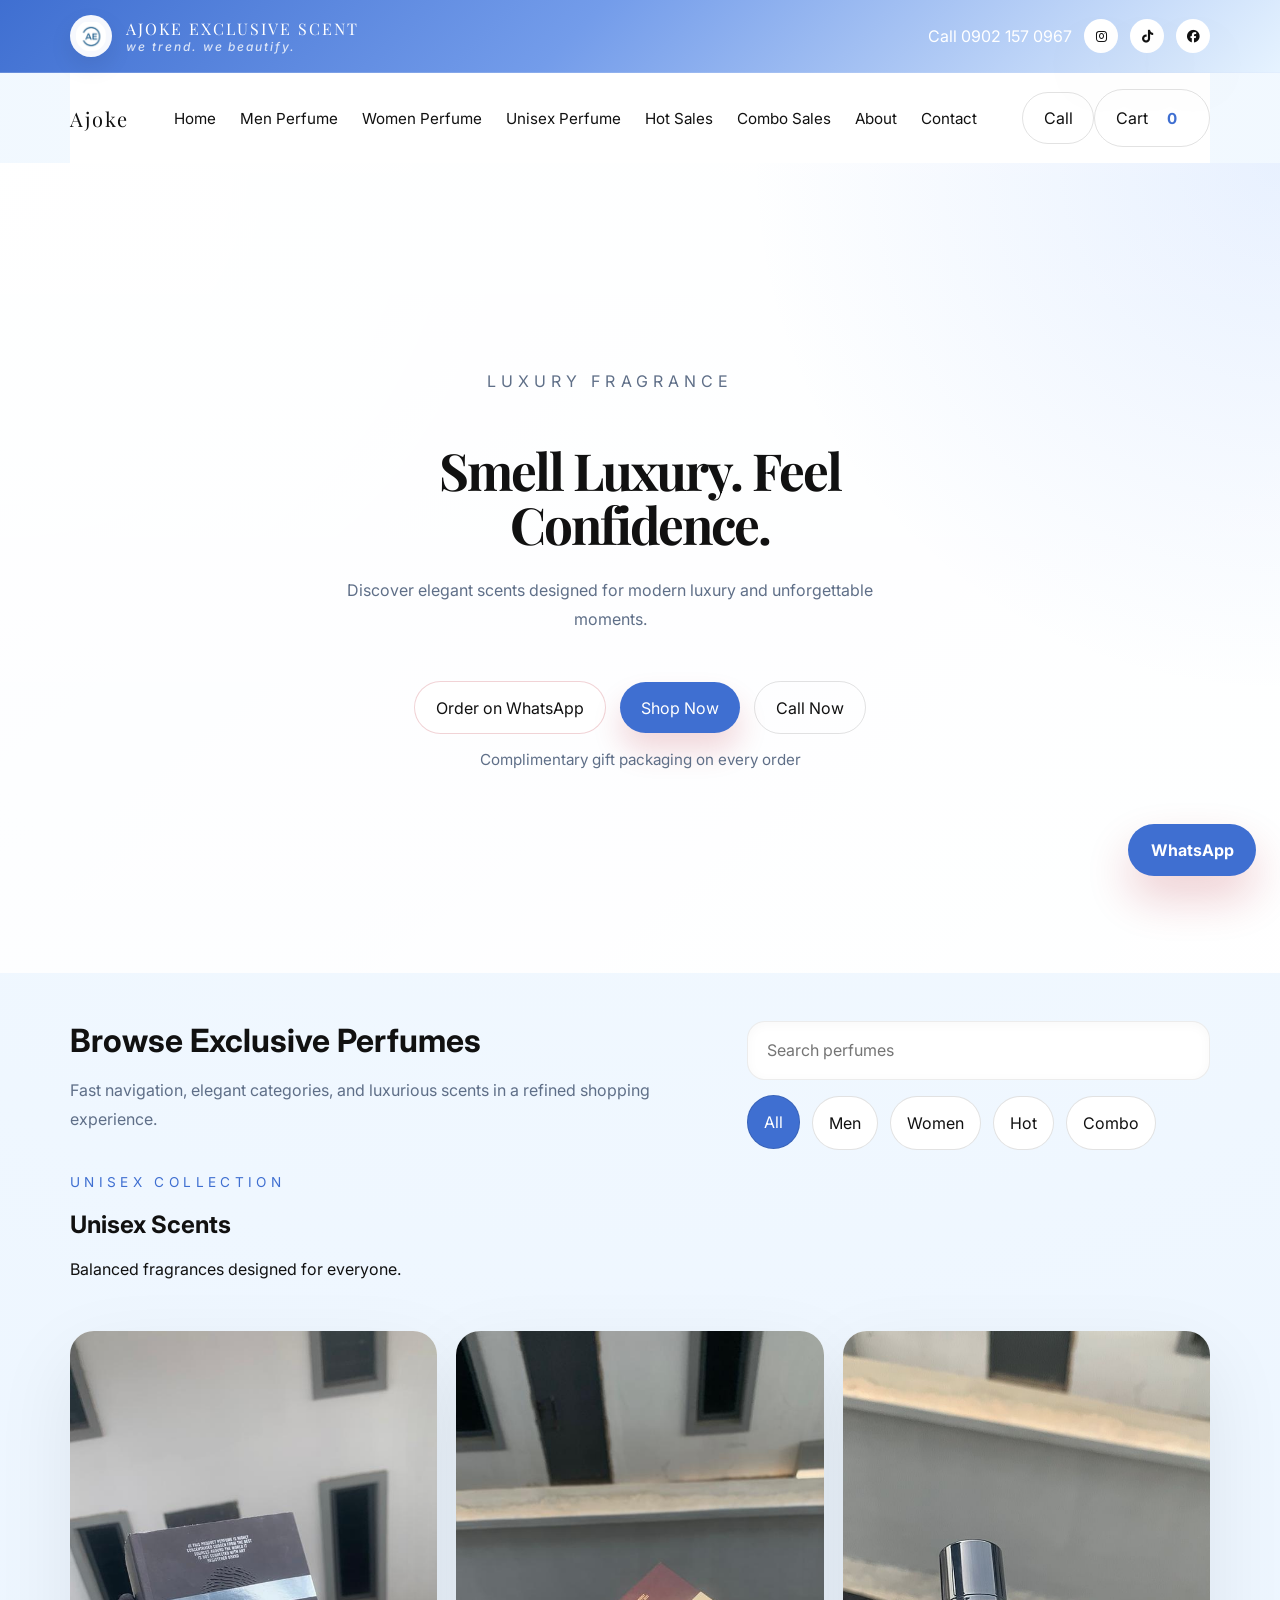
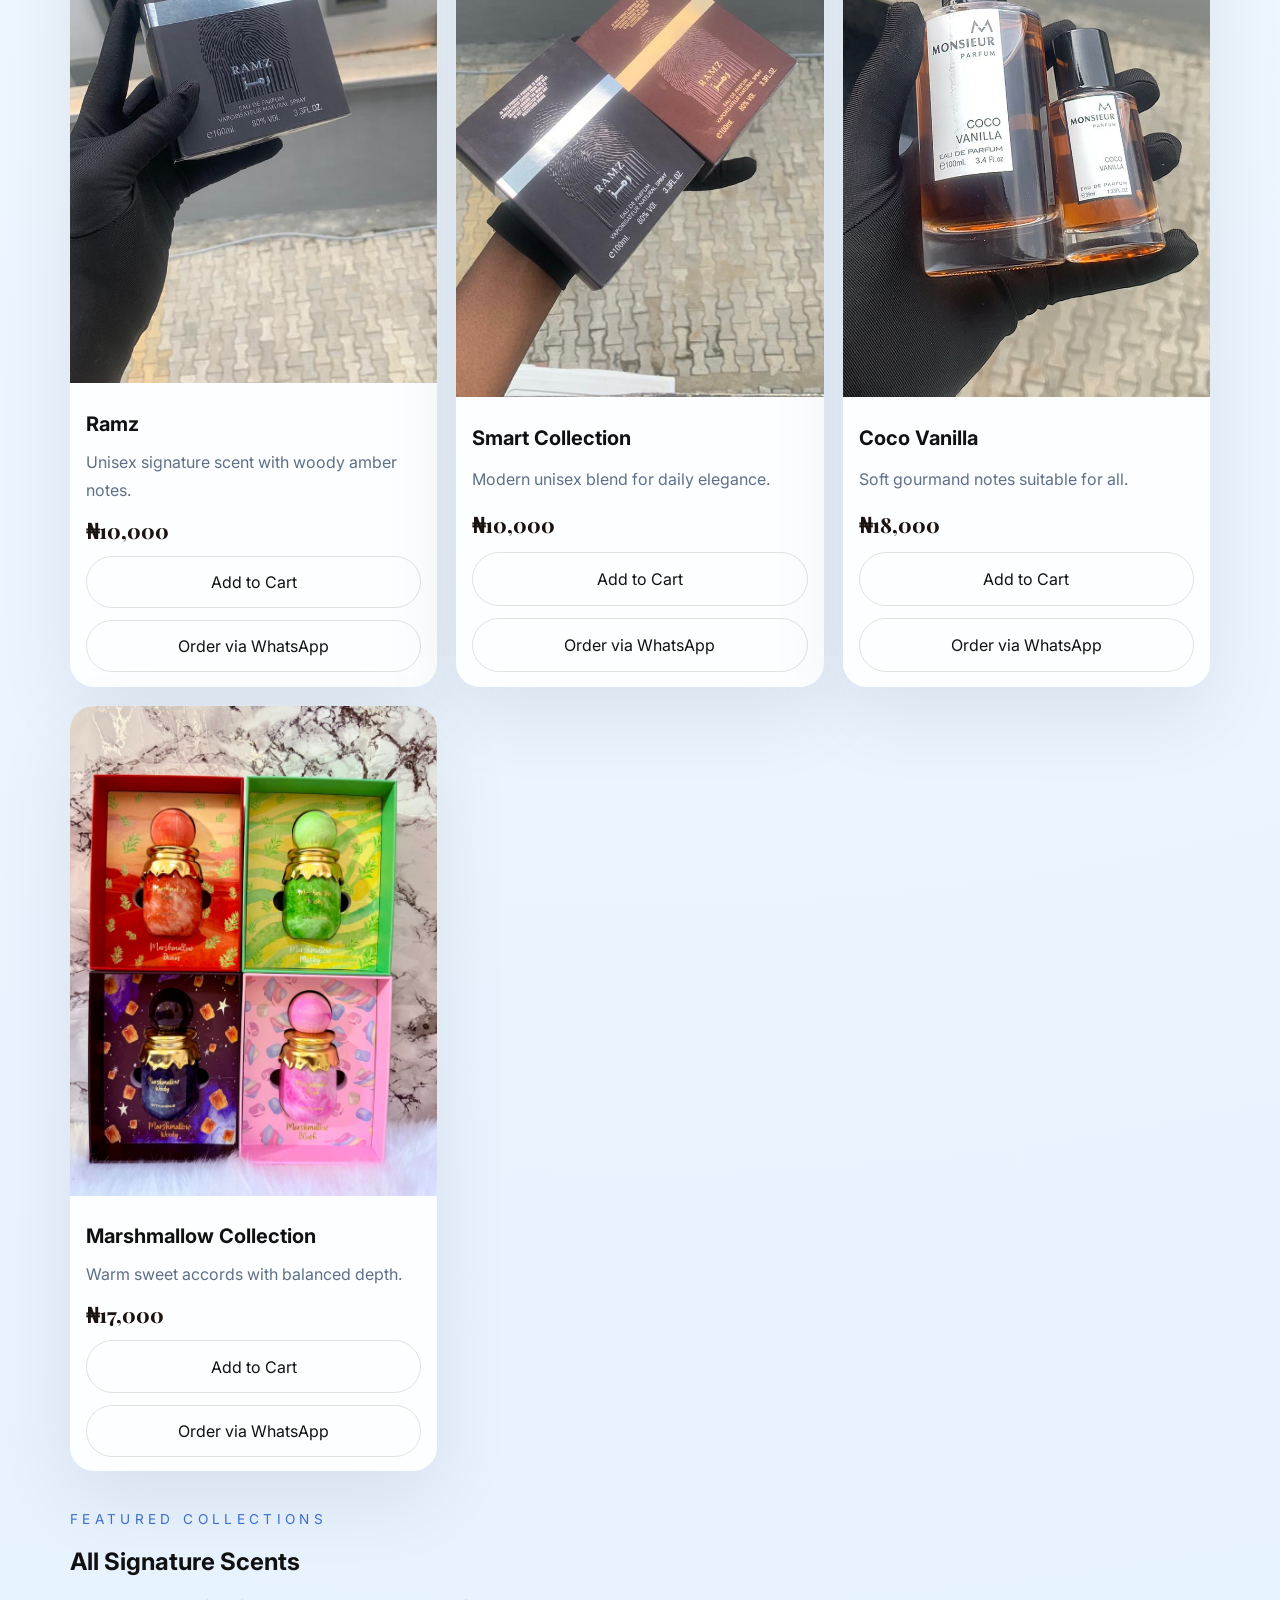
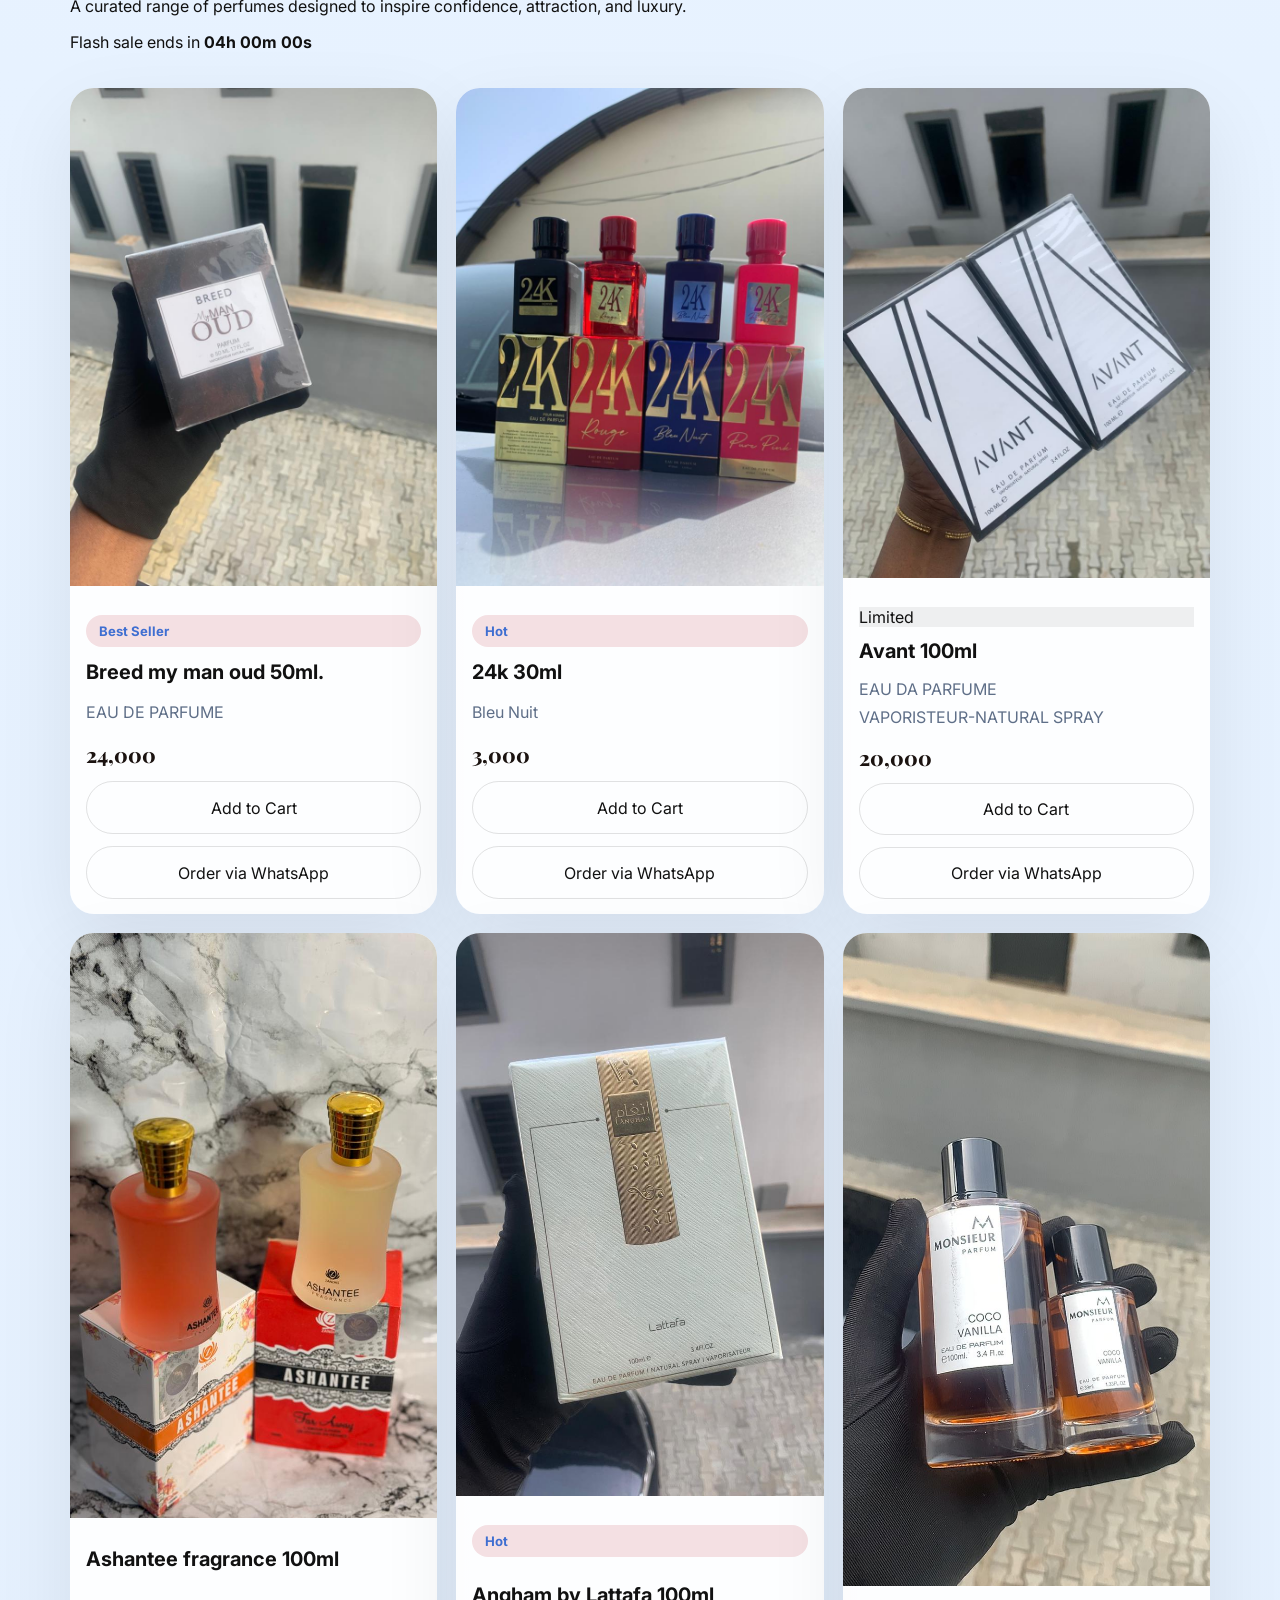
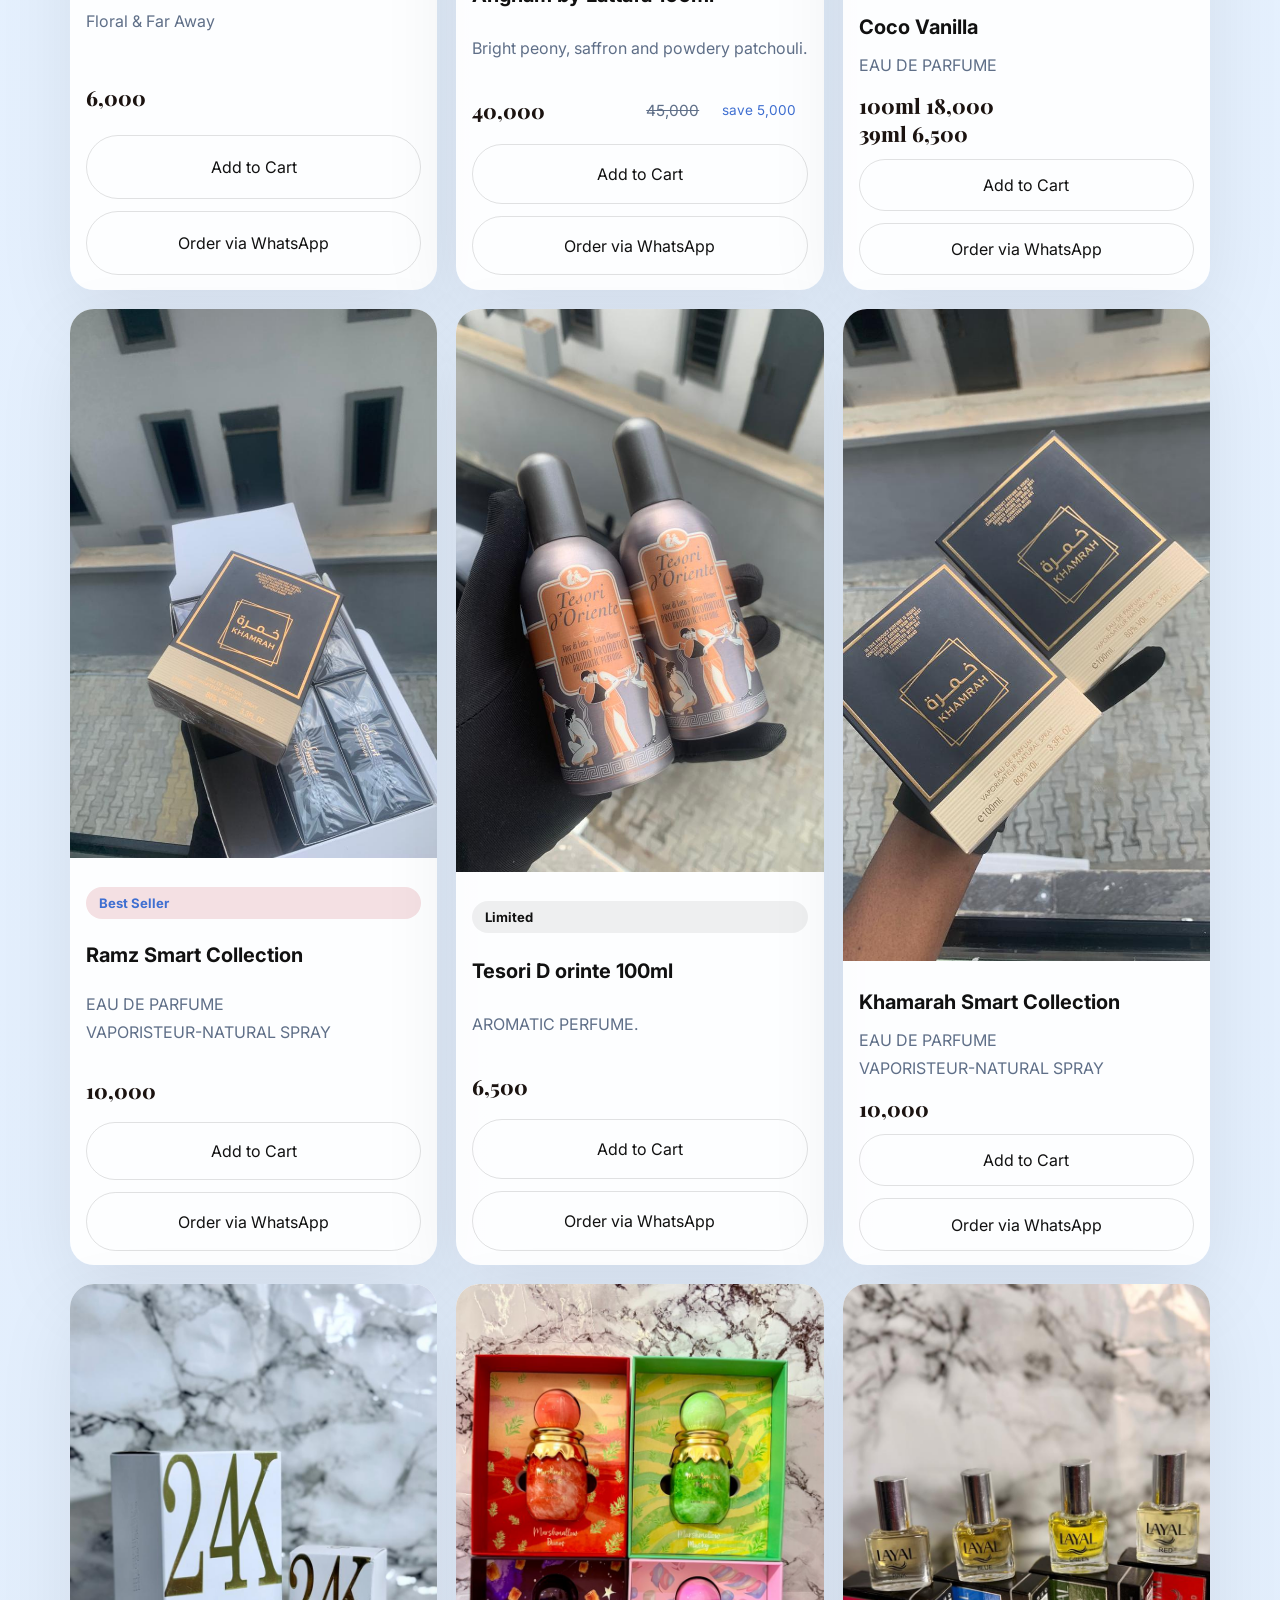
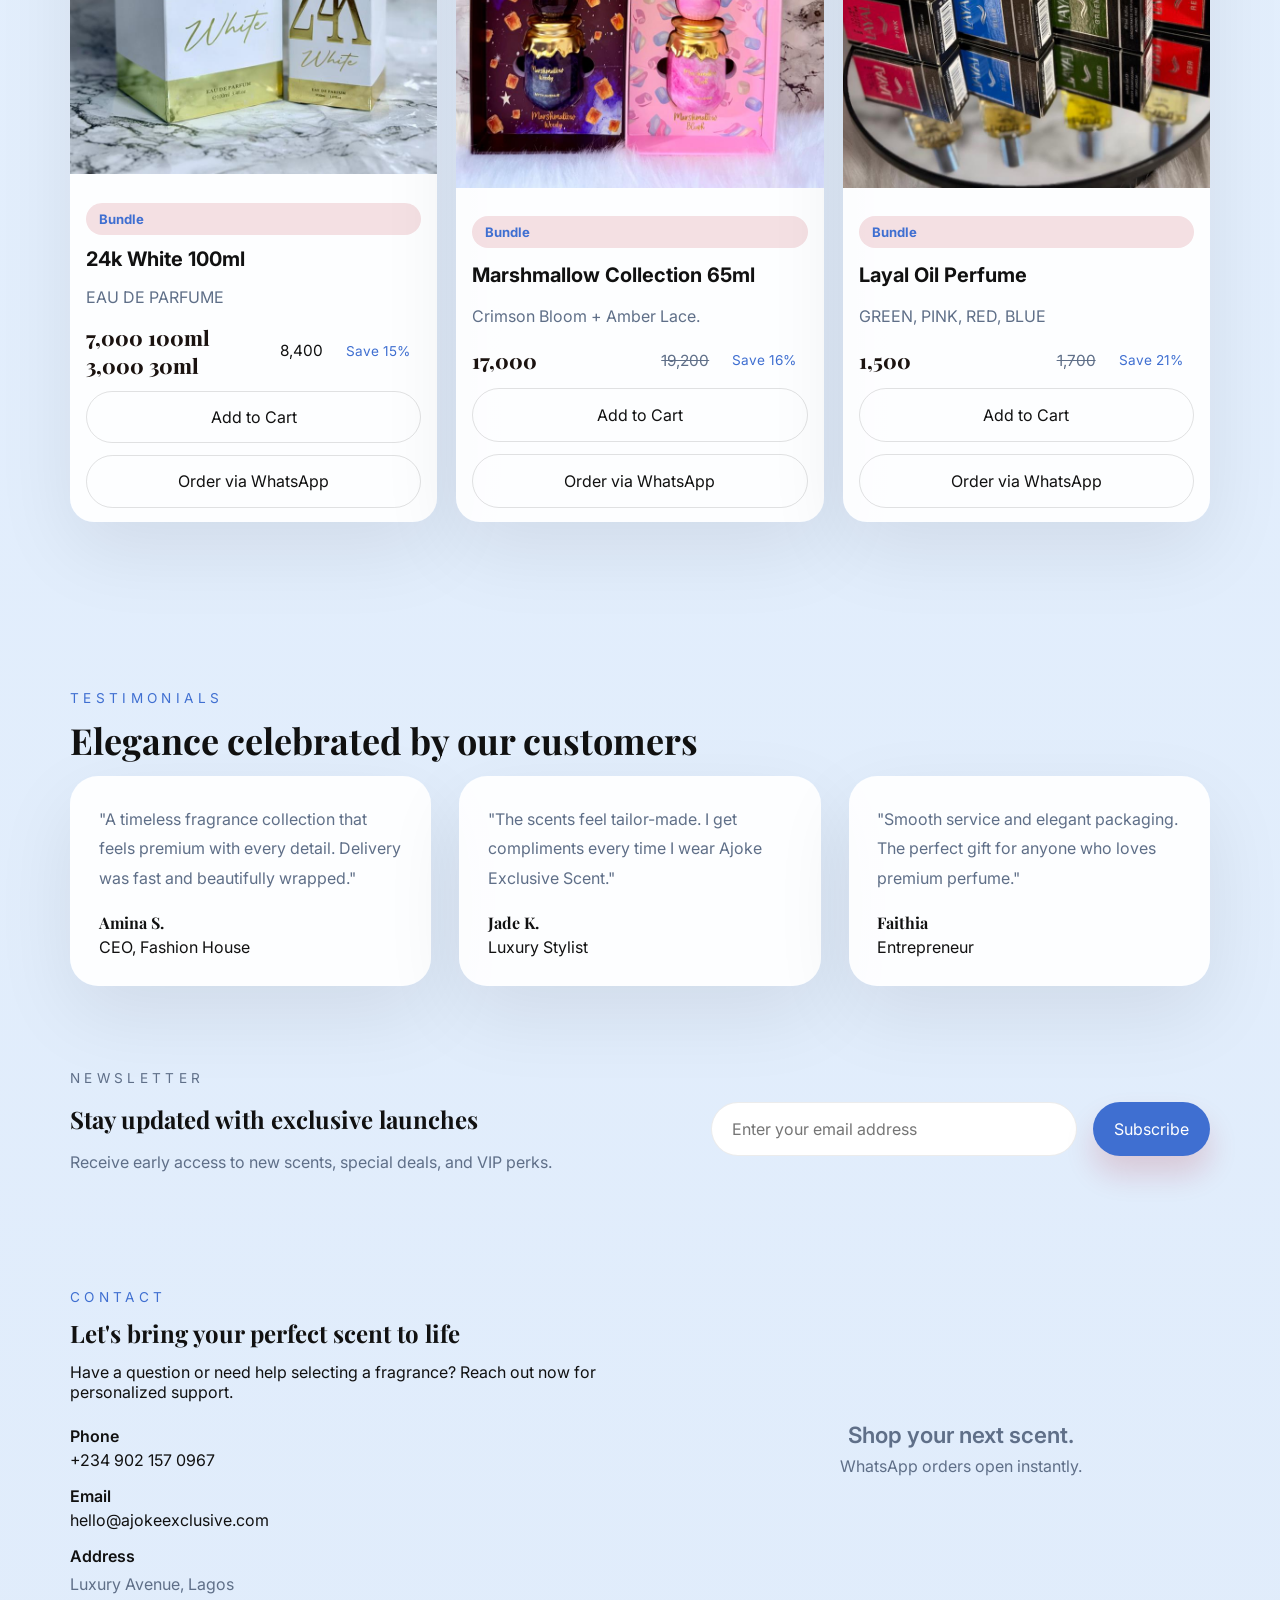
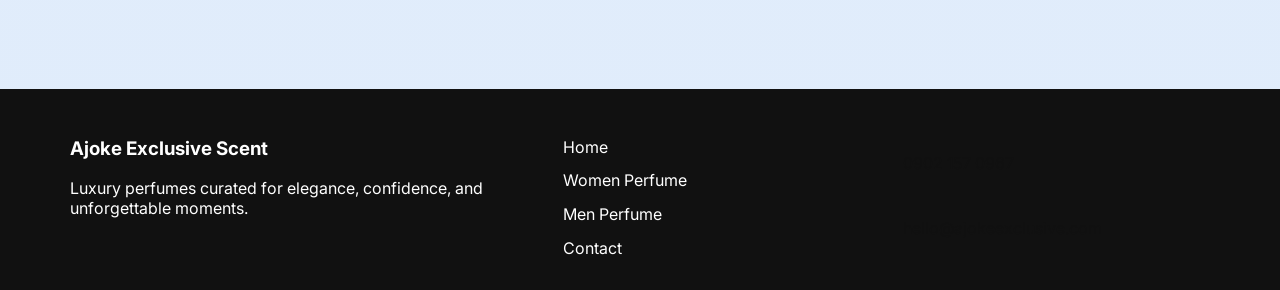
==== commit 2ffc2247: "Add Unisex Collection section with product images" ====
--- a/index.html
+++ b/index.html
@@ -43,6 +43,7 @@
         <a href="#home" data-filter="all">Home</a>
         <a href="#productShowcase" data-filter="men">Men Perfume</a>
         <a href="#productShowcase" data-filter="women">Women Perfume</a>
+         <a href="#productShowcase" data-filter="combo">Unisex Perfume</a>
         <a href="#productShowcase" data-filter="hot">Hot Sales</a>
         <a href="#productShowcase" data-filter="combo">Combo Sales</a>
         <a href="#about">About</a>
@@ -96,6 +97,90 @@
         </div>
       </section>
 
+      <section class="product-showcase container" id="unisex">
+        <div class="section-header">
+          <div>
+            <p class="eyebrow">Unisex Collection</p>
+            <h2>Unisex Scents</h2>
+            <p class="section-sub">Balanced fragrances designed for everyone.</p>
+          </div>
+        </div>
+
+        <div class="product-grid">
+          <article class="product-card" data-category="unisex">
+            <div class="product-card__image">
+              <img src="ramz.jpeg" alt="Ramz unisex scent" />
+              <div class="quickview">Quick view</div>
+            </div>
+            <div class="product-card__info">
+              <h3>Ramz</h3>
+              <p>Unisex signature scent with woody amber notes.</p>
+              <div class="product-card__meta">
+                <div class="product-card__price">₦10,000</div>
+              </div>
+              <div class="product-card__actions">
+                <button class="button button--ghost add-cart" data-product="Ramz">Add to Cart</button>
+                <button class="button button--outline whatsapp-link" data-message="Ramz">Order via WhatsApp</button>
+              </div>
+            </div>
+          </article>
+
+          <article class="product-card" data-category="unisex">
+            <div class="product-card__image">
+              <img src="smart collection.jpeg" alt="Smart Collection unisex" />
+              <div class="quickview">Quick view</div>
+            </div>
+            <div class="product-card__info">
+              <h3>Smart Collection</h3>
+              <p>Modern unisex blend for daily elegance.</p>
+              <div class="product-card__meta">
+                <div class="product-card__price">₦10,000</div>
+              </div>
+              <div class="product-card__actions">
+                <button class="button button--ghost add-cart" data-product="Smart Collection">Add to Cart</button>
+                <button class="button button--outline whatsapp-link" data-message="Smart Collection">Order via WhatsApp</button>
+              </div>
+            </div>
+          </article>
+
+          <article class="product-card" data-category="unisex">
+            <div class="product-card__image">
+              <img src="coco vanilla 100ml 18k 39ml 6500.jpeg" alt="Coco Vanilla unisex" />
+              <div class="quickview">Quick view</div>
+            </div>
+            <div class="product-card__info">
+              <h3>Coco Vanilla</h3>
+              <p>Soft gourmand notes suitable for all.</p>
+              <div class="product-card__meta">
+                <div class="product-card__price">₦18,000</div>
+              </div>
+              <div class="product-card__actions">
+                <button class="button button--ghost add-cart" data-product="Coco Vanilla">Add to Cart</button>
+                <button class="button button--outline whatsapp-link" data-message="Coco Vanilla">Order via WhatsApp</button>
+              </div>
+            </div>
+          </article>
+
+          <article class="product-card" data-category="unisex">
+            <div class="product-card__image">
+              <img src="marshmallow collection 65ml 17K.jpeg" alt="Marshmallow Collection unisex" />
+              <div class="quickview">Quick view</div>
+            </div>
+            <div class="product-card__info">
+              <h3>Marshmallow Collection</h3>
+              <p>Warm sweet accords with balanced depth.</p>
+              <div class="product-card__meta">
+                <div class="product-card__price">₦17,000</div>
+              </div>
+              <div class="product-card__actions">
+                <button class="button button--ghost add-cart" data-product="Marshmallow Collection">Add to Cart</button>
+                <button class="button button--outline whatsapp-link" data-message="Marshmallow Collection">Order via WhatsApp</button>
+              </div>
+            </div>
+          </article>
+        </div>
+      </section>
+
       <section class="product-showcase container" id="productShowcase">
         <div class="section-header">
           <div>
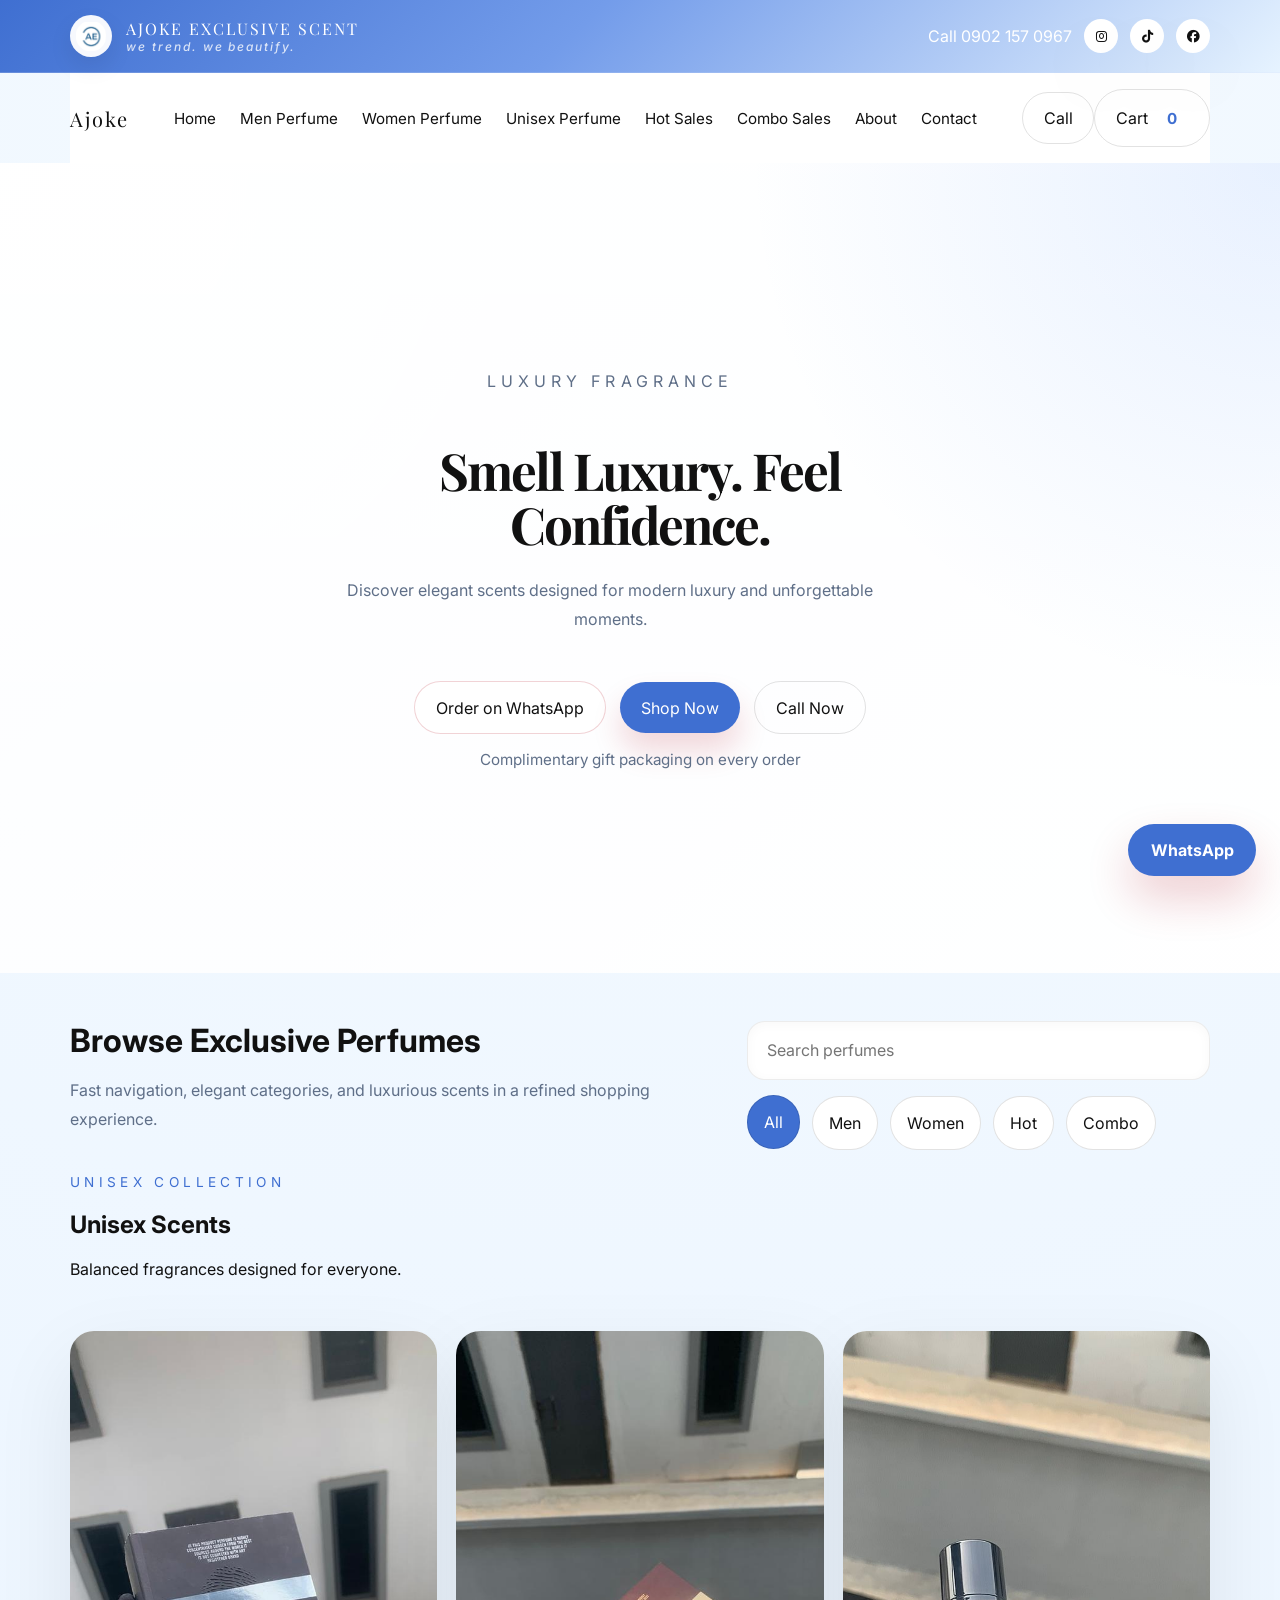
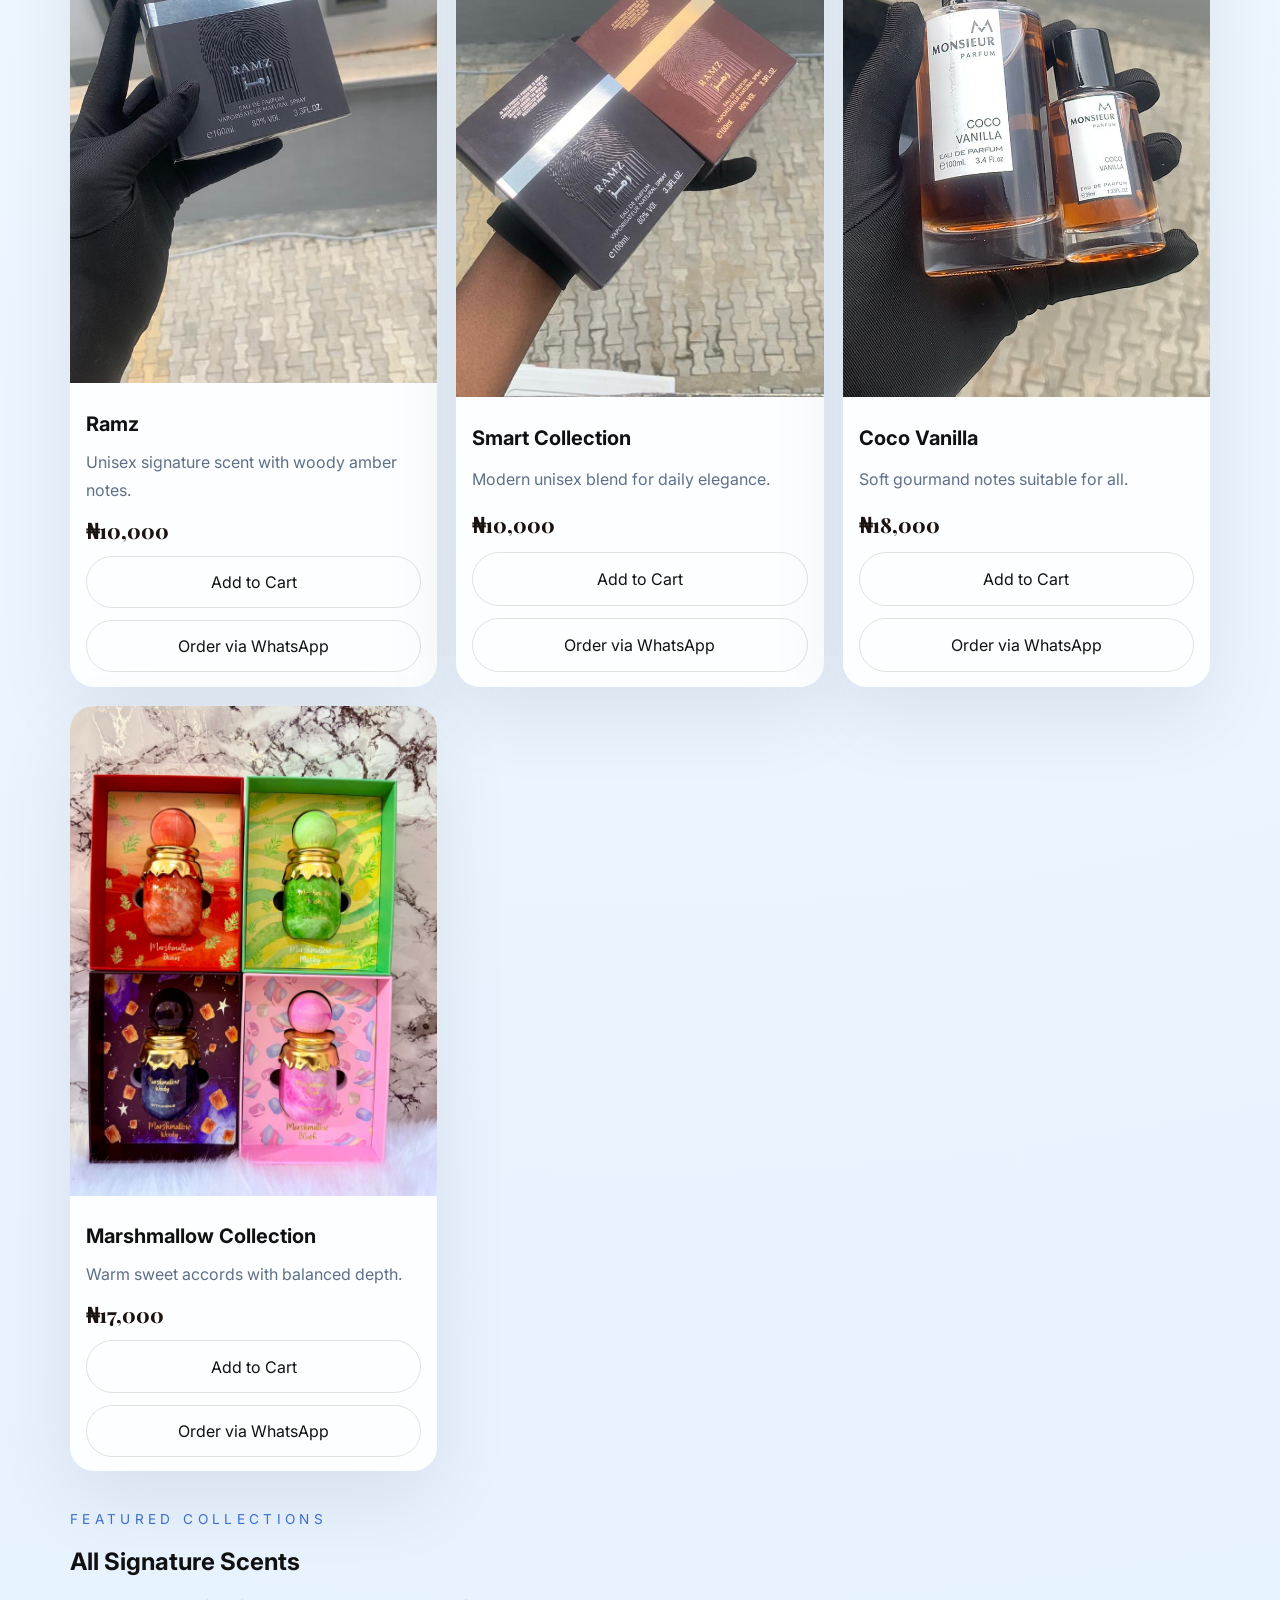
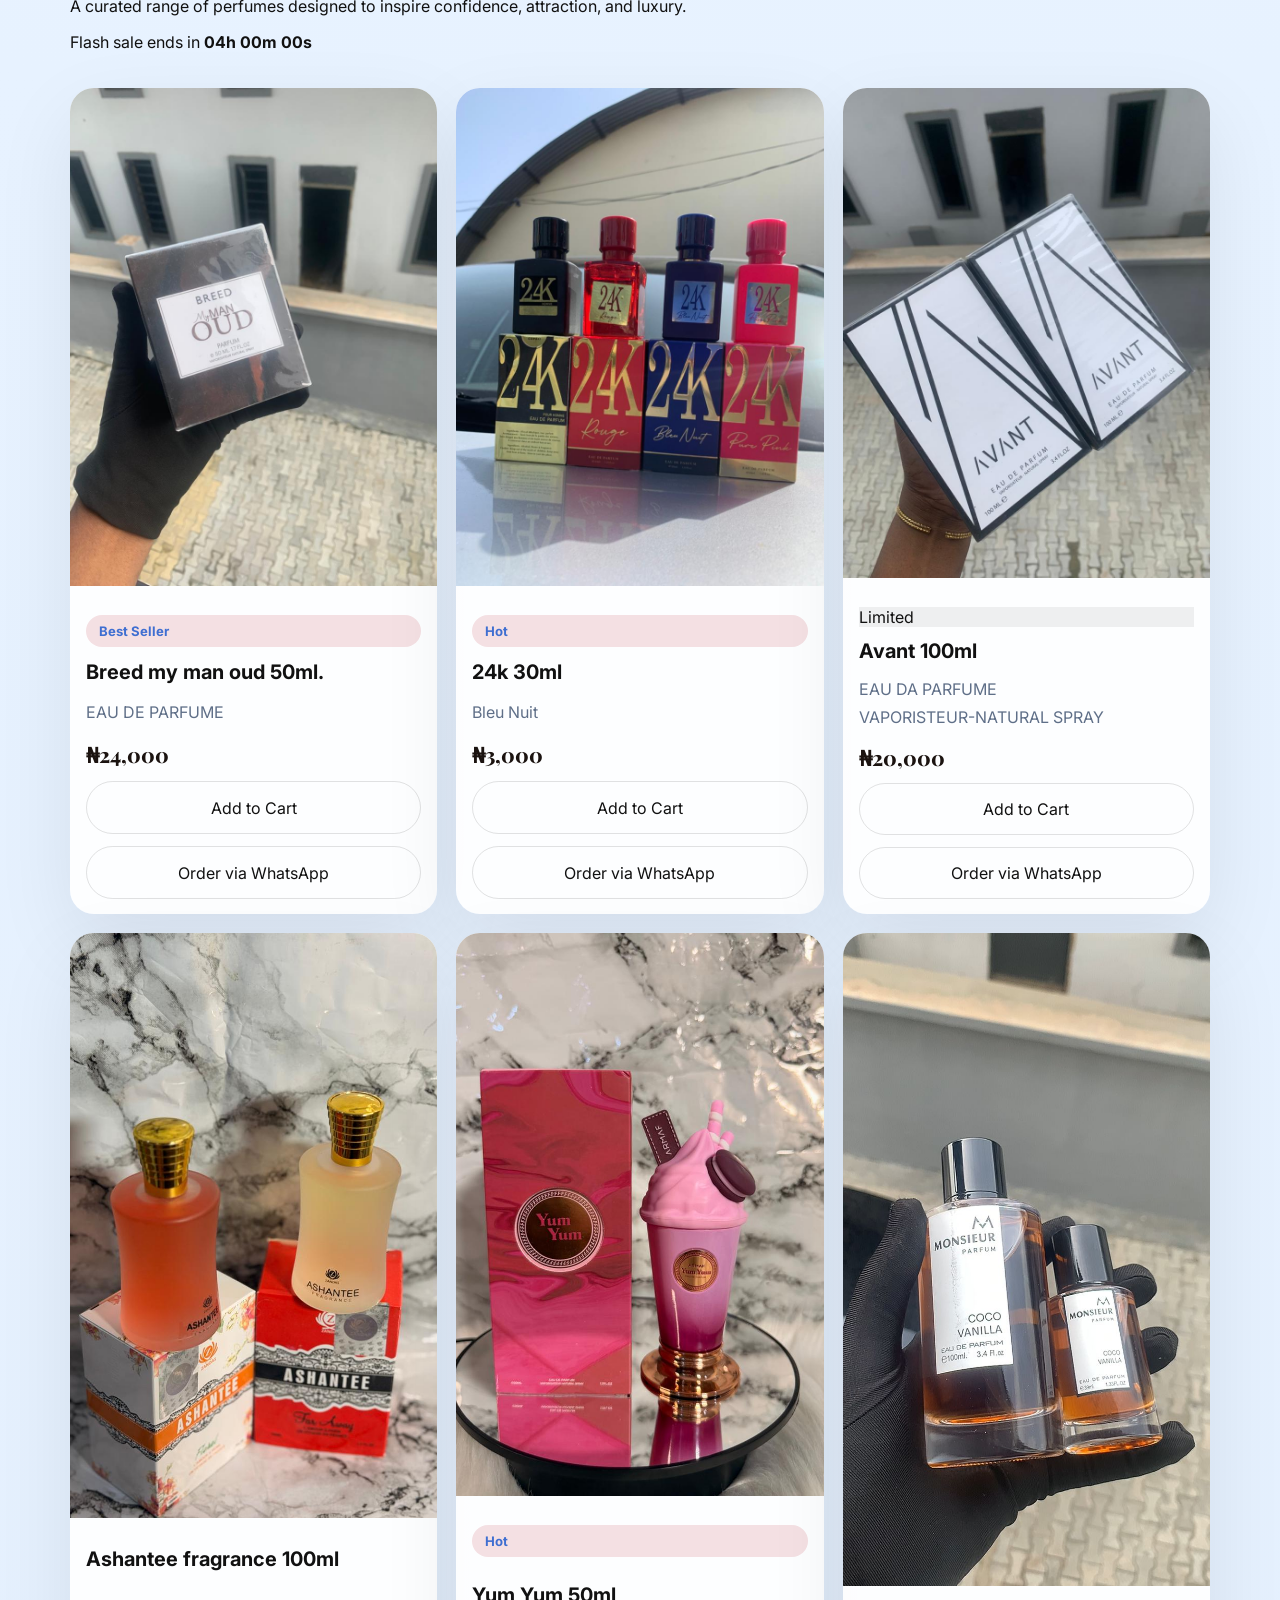
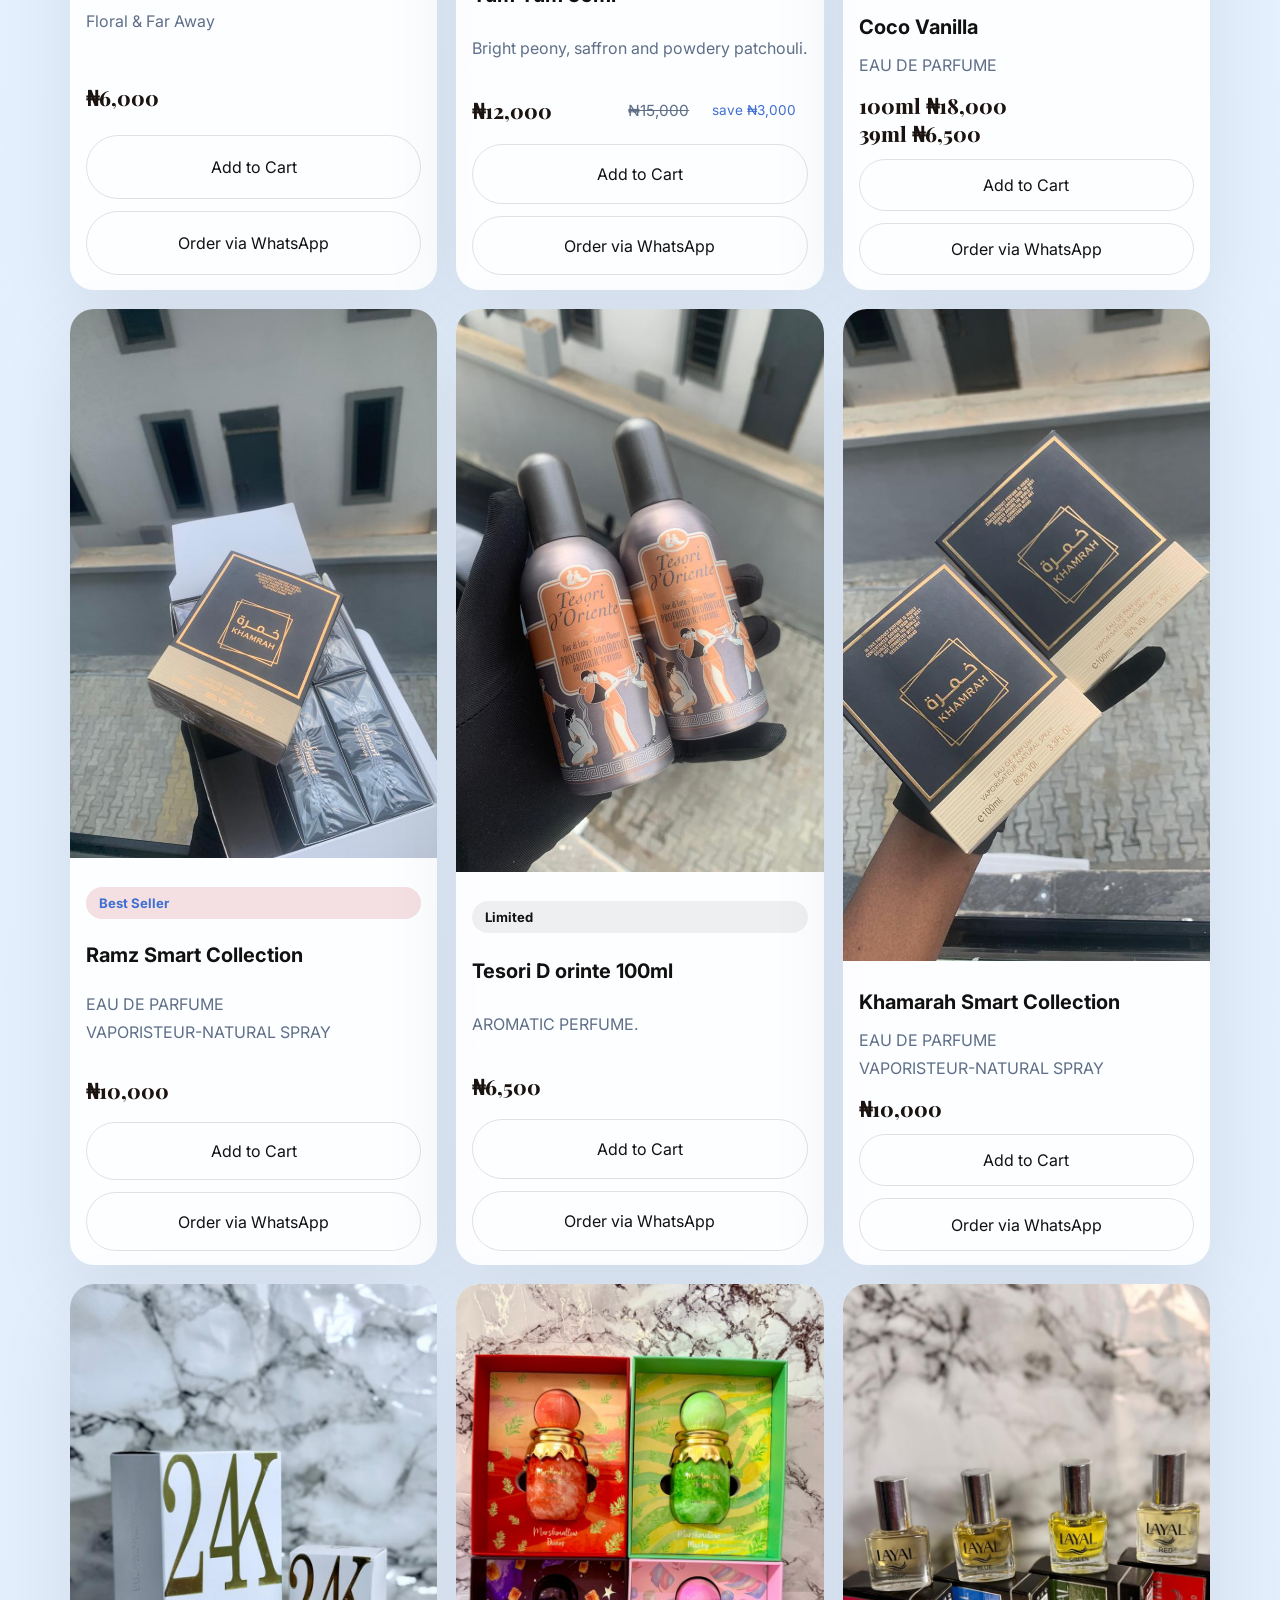
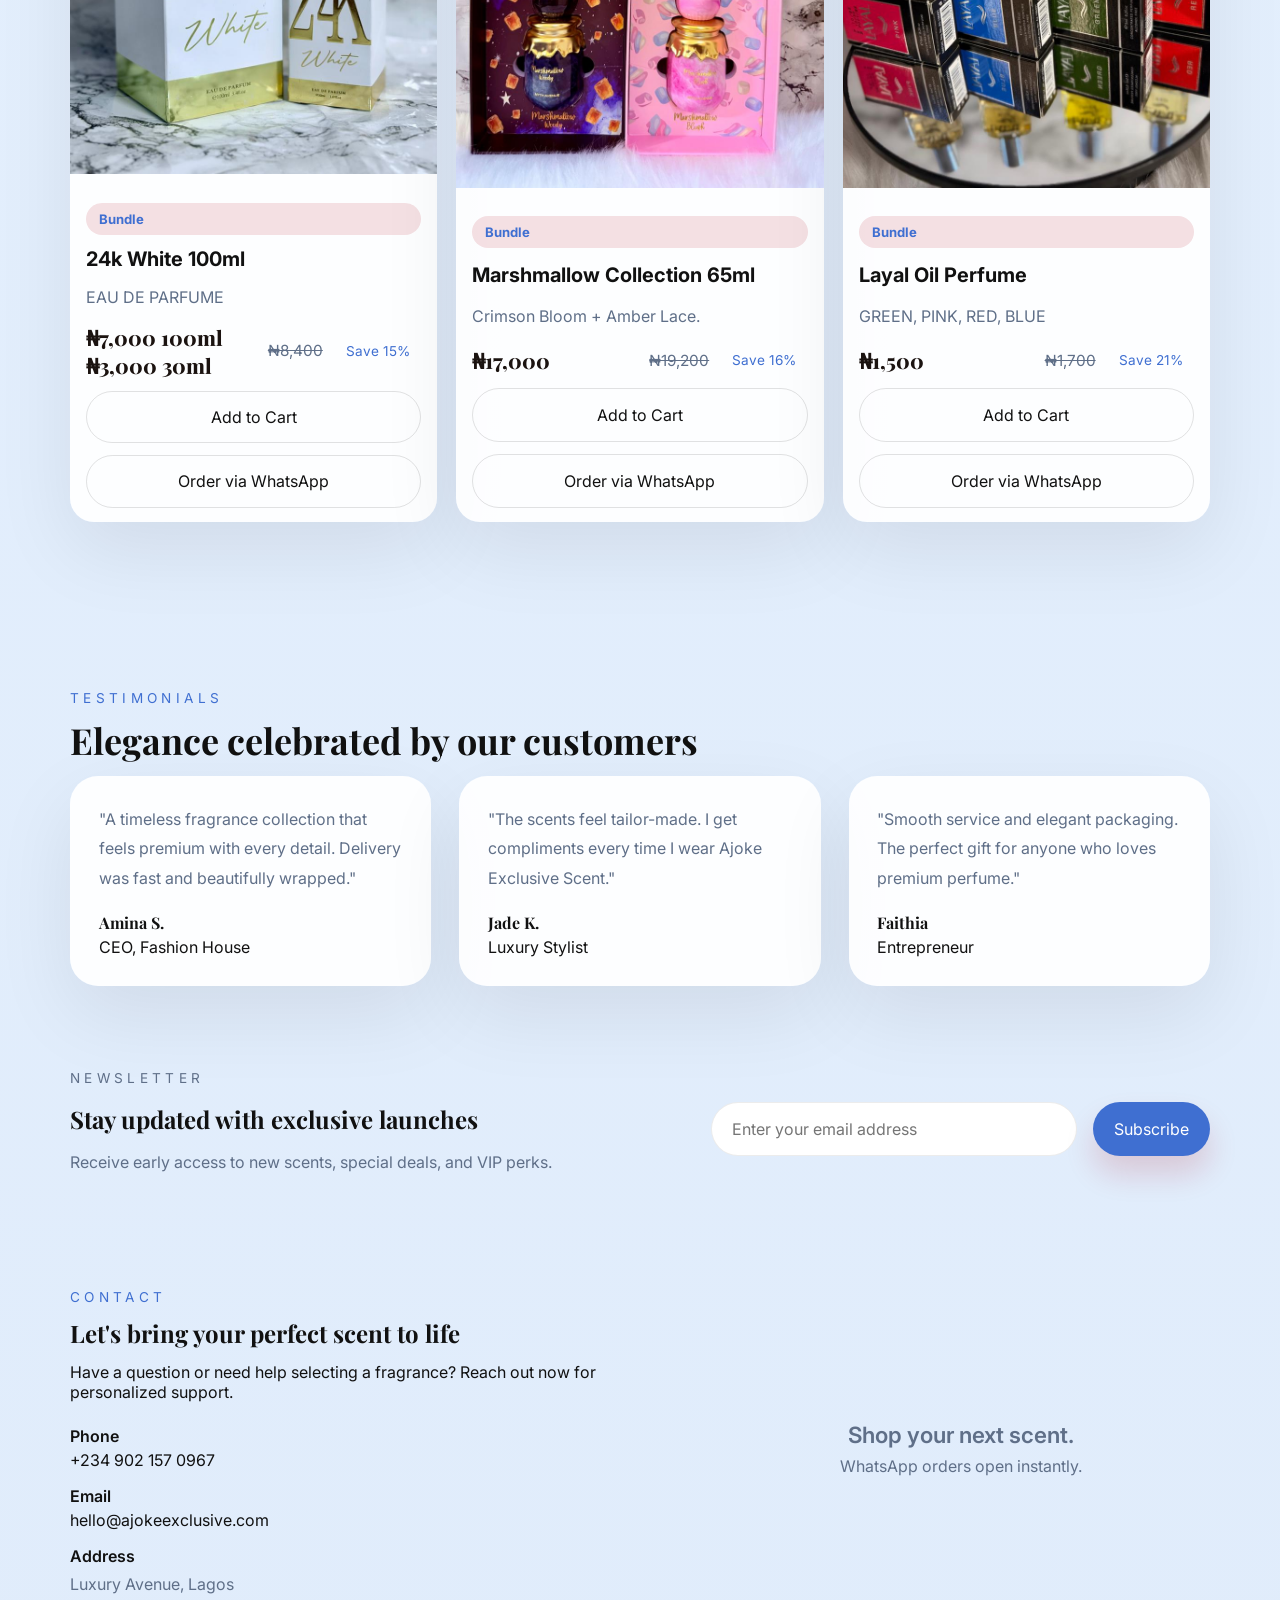
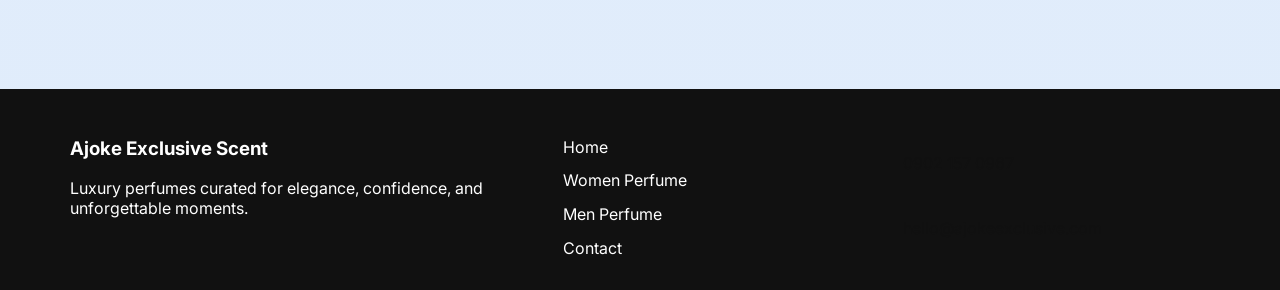
==== commit 7b17d1d8: "Encode image src URLs for reliable homepage loading" ====
--- a/index.html
+++ b/index.html
@@ -127,7 +127,7 @@
 
           <article class="product-card" data-category="unisex">
             <div class="product-card__image">
-              <img src="smart collection.jpeg" alt="Smart Collection unisex" />
+              <img src="smart%20collection.jpeg" alt="Smart Collection unisex" />
               <div class="quickview">Quick view</div>
             </div>
             <div class="product-card__info">
@@ -145,7 +145,7 @@
 
           <article class="product-card" data-category="unisex">
             <div class="product-card__image">
-              <img src="coco vanilla 100ml 18k 39ml 6500.jpeg" alt="Coco Vanilla unisex" />
+              <img src="coco%20vanilla%20100ml%2018k%2039ml%206500.jpeg" alt="Coco Vanilla unisex" />
               <div class="quickview">Quick view</div>
             </div>
             <div class="product-card__info">
@@ -163,7 +163,7 @@
 
           <article class="product-card" data-category="unisex">
             <div class="product-card__image">
-              <img src="marshmallow collection 65ml 17K.jpeg" alt="Marshmallow Collection unisex" />
+              <img src="marshmallow%20collection%2065ml%2017K.jpeg" alt="Marshmallow Collection unisex" />
               <div class="quickview">Quick view</div>
             </div>
             <div class="product-card__info">
@@ -209,7 +209,7 @@
           <article class="product-card" data-category="men">
 <!-- product image: breed my man oud 50ml 24k.jpeg -->
             <div class="product-card__image">
-              <img src="breed my man oud 50ml 24k.jpeg" alt="Masculine perfume bottle" />
+              <img src="breed%20my%20man%20oud%2050ml%2024k.jpeg" alt="Masculine perfume bottle" />
               <div class="quickview">Quick view</div>
             </div>
             <div class="product-card__info">
@@ -217,7 +217,7 @@
               <h3>Breed my man oud 50ml.</h3>
               <p>EAU DE PARFUME</p>
               <div class="product-card__meta">
-                <div class="product-card__price">24,000</div>
+                <div class="product-card__price">₦24,000</div>
                 </div>
               <div class="product-card__actions">
                 <button class="button button--ghost add-cart" data-product="Breed my man oud 50ml.">Add to Cart</button>
@@ -229,7 +229,7 @@
           <article class="product-card" data-category="men hot">
 <!-- product image: 24k bleu nuit 30ml 24k.jpeg -->
             <div class="product-card__image">
-              <img src="24k bleu nuit 30ml 24k.jpeg" alt="Premium mens perfume" />
+              <img src="24k%20bleu%20nuit%2030ml%2024k.jpeg" alt="Premium mens perfume" />
               <div class="quickview">Quick view</div>
             </div>
             <div class="product-card__info">
@@ -237,7 +237,7 @@
               <h3>24k 30ml</h3>
               <p>Bleu Nuit</p>
               <div class="product-card__meta">
-                <div class="product-card__price">3,000</div>
+                <div class="product-card__price">₦3,000</div>
                 </div>
               <div class="product-card__actions">
                 <button class="button button--ghost add-cart" data-product="24k 30ml">Add to Cart</button>
@@ -249,7 +249,7 @@
           <article class="product-card" data-category="men combo">
 <!-- product image: avant 100ml 20k.jpeg -->
             <div class="product-card__image">
-              <img src="avant 100ml 20k.jpeg" alt="Luxury perfume for him" />
+              <img src="avant%20100ml%2020k.jpeg" alt="Luxury perfume for him" />
               <div class="quickview">Quick view</div>
             </div>
             <div class="product-card__info">
@@ -257,7 +257,7 @@
               <h3>Avant 100ml</h3>
               <p>EAU DA PARFUME <br> VAPORISTEUR-NATURAL SPRAY</p>
               <div class="product-card__meta">
-                <div class="product-card__price">20,000</div>
+                <div class="product-card__price">₦20,000</div>
                 </div>
               <div class="product-card__actions">
                 <button class="button button--ghost add-cart" data-product="Avant 100ml">Add to Cart</button>
@@ -269,14 +269,14 @@
           <article class="product-card" data-category="women">
 <!-- product image: Ashantee floral & far away 100ml 6k.jpeg -->
             <div class="product-card__image">
-              <img src="Ashantee floral & far away 100ml 6k.jpeg" alt="Feminine perfume bottle" />
+              <img src="Ashantee%20floral%20%26%20far%20away%20100ml%206k.jpeg" alt="Feminine perfume bottle" />
               <div class="quickview">Quick view</div>
             </div>
             <div class="product-card__info">
               <h3>Ashantee fragrance 100ml</h3>
               <p>Floral & Far Away </p>
               <div class="product-card__meta">
-                <div class="product-card__price">6,000</div>
+                <div class="product-card__price">₦6,000</div>
                 </div>
               <div class="product-card__actions">
                 <button class="button button--ghost add-cart" data-product="Ashantee fragrance 100ml">Add to Cart</button>
@@ -288,20 +288,20 @@
           <article class="product-card" data-category="women hot combo">
 <!-- product image: Angham by lattafa 40k.jpeg -->
             <div class="product-card__image">
-              <img src="Angham by lattafa 40k.jpeg" alt="Luxury floral perfume" />
+              <img src="yum%20yum%20perfume%2050ml%2012k.jpeg" alt="Luxury floral perfume" />
               <div class="quickview">Quick view</div>
             </div>
             <div class="product-card__info">
               <span class="product-card__badge">Hot</span>
-              <h3>Angham by Lattafa 100ml</h3>
+              <h3>Yum Yum 50ml</h3>
               <p>Bright peony, saffron and powdery patchouli.</p>
               <div class="product-card__meta">
-                <div class="product-card__price">40,000</div>
-                <div class="product-fare"><span class="old-price">45,000</span><span class="save-badge">save 5,000</span></div>
-              </div>
-              <div class="product-card__actions">
-                <button class="button button--ghost add-cart" data-product="Angham by Lattafa 100ml">Add to Cart</button>
-                <button class="button button--outline whatsapp-link" data-message="Angham by Lattafa 100ml">Order via WhatsApp</button>
+                <div class="product-card__price">₦12,000</div>
+                <div class="product-fare"><span class="old-price">₦15,000</span><span class="save-badge">save ₦3,000</span></div>
+              </div>
+              <div class="product-card__actions">
+                <button class="button button--ghost add-cart" data-product="Yum Yum 50ml">Add to Cart</button>
+                <button class="button button--outline whatsapp-link" data-message="Yum Yum 50ml">Order via WhatsApp</button>
               </div>
             </div>
           </article>
@@ -309,14 +309,14 @@
           <article class="product-card" data-category="women">
 <!-- product image: coco vanilla 100ml 18k 39ml 6500.jpeg -->
             <div class="product-card__image">
-              <img src="coco vanilla 100ml 18k 39ml 6500.jpeg" alt="Premium womens fragrance" />
+              <img src="coco%20vanilla%20100ml%2018k%2039ml%206500.jpeg" alt="Premium womens fragrance" />
               <div class="quickview">Quick view</div>
             </div>
             <div class="product-card__info">
               <h3>Coco Vanilla</h3>
               <p>EAU DE PARFUME</p>
               <div class="product-card__meta">
-                <div class="product-card__price">100ml 18,000 <br>39ml 6,500</div>
+                <div class="product-card__price">100ml ₦18,000 <br>39ml ₦6,500</div>
                 </div>
               <div class="product-card__actions">
                 <button class="button button--ghost add-cart" data-product="Coco Vanilla">Add to Cart</button>
@@ -328,7 +328,7 @@
           <article class="product-card" data-category="hot">
 <!-- product image: ramz smart collection 100ml 10k.jpeg -->
             <div class="product-card__image">
-              <img src="ramz smart collection 100ml 10k.jpeg" alt="Hot seller perfume" />
+              <img src="ramz%20smart%20collection%20100ml%2010k.jpeg" alt="Hot seller perfume" />
               <div class="quickview">Quick view</div>
             </div>
             <div class="product-card__info">
@@ -336,7 +336,7 @@
               <h3>Ramz Smart Collection</h3>
               <p>EAU DE PARFUME <br> VAPORISTEUR-NATURAL SPRAY</p>
               <div class="product-card__meta">
-                <div class="product-card__price">10,000</div>
+                <div class="product-card__price">₦10,000</div>
                 </div>
               <div class="product-card__actions">
                 <button class="button button--ghost add-cart" data-product="Ramz Smart Collection">Add to Cart</button>
@@ -348,7 +348,7 @@
           <article class="product-card" data-category="hot">
 <!-- product image: tesori can 100ml 6500.jpeg -->
             <div class="product-card__image">
-              <img src="tesori can 100ml 6500.jpeg" alt="Perfume hot sale" />
+              <img src="tesori%20can%20100ml%206500.jpeg" alt="Perfume hot sale" />
               <div class="quickview">Quick view</div>
             </div>
             <div class="product-card__info">
@@ -356,7 +356,7 @@
               <h3>Tesori D orinte 100ml</h3>
               <p>AROMATIC PERFUME.</p>
               <div class="product-card__meta">
-                <div class="product-card__price">6,500</div>
+                <div class="product-card__price">₦6,500</div>
                 </div>
               <div class="product-card__actions">
                 <button class="button button--ghost add-cart" data-product="Tesori D orinte 100ml">Add to Cart</button>
@@ -368,14 +368,14 @@
           <article class="product-card" data-category="hot combo">
 <!-- product image: khamarah smart collection 100ml 10k.jpeg -->
             <div class="product-card__image">
-              <img src="khamarah smart collection 100ml 10k.jpeg" alt="Exclusive perfume" />
+              <img src="khamarah%20smart%20collection%20100ml%2010k.jpeg" alt="Exclusive perfume" />
               <div class="quickview">Quick view</div>
             </div>
             <div class="product-card__info">
               <h3>Khamarah Smart Collection</h3>
               <p>EAU DE PARFUME <br> VAPORISTEUR-NATURAL SPRAY</p>
               <div class="product-card__meta">
-                <div class="product-card__price">10,000</div>
+                <div class="product-card__price">₦10,000</div>
                 </div>
               <div class="product-card__actions">
                 <button class="button button--ghost add-cart" data-product="Khamarah Smart Collection">Add to Cart</button>
@@ -387,7 +387,7 @@
           <article class="product-card" data-category="combo">
 <!-- product image: 24k white 100ml 7k 30ml 3k.jpeg -->
             <div class="product-card__image">
-              <img src="24k white 100ml 7k 30ml 3k.jpeg" alt="Perfume combo" />
+              <img src="24k%20white%20100ml%207k%2030ml%203k.jpeg" alt="Perfume combo" />
               <div class="quickview">Quick view</div>
             </div>
             <div class="product-card__info">
@@ -395,8 +395,8 @@
               <h3>24k White 100ml</h3>
               <p>EAU DE PARFUME</p>
               <div class="product-card__meta">
-                <div class="product-card__price">7,000 100ml <br> 3,000 30ml</div>
-                <div class="product-fare"><span class="old-price"></span>8,400<span class="save-badge">Save 15%</span></div>
+                <div class="product-card__price">₦7,000 100ml <br> ₦3,000 30ml</div>
+                <div class="product-fare"><span class="old-price">₦8,400</span><span class="save-badge">Save 15%</span></div>
               </div>
               <div class="product-card__actions">
                 <button class="button button--ghost add-cart" data-product="24k White 100ml">Add to Cart</button>
@@ -408,7 +408,7 @@
           <article class="product-card" data-category="combo">
 <!-- product image: marshmallow collection 65ml 17K.jpeg -->
             <div class="product-card__image">
-              <img src="marshmallow collection 65ml 17K.jpeg" alt="Luxury fragrance combo" />
+              <img src="marshmallow%20collection%2065ml%2017K.jpeg" alt="Luxury fragrance combo" />
               <div class="quickview">Quick view</div>
             </div>
             <div class="product-card__info">
@@ -416,8 +416,8 @@
               <h3>Marshmallow Collection 65ml</h3>
               <p>Crimson Bloom + Amber Lace.</p>
               <div class="product-card__meta">
-                <div class="product-card__price">17,000</div>
-                <div class="product-fare"><span class="old-price">19,200</span><span class="save-badge">Save 16%</span></div>
+                <div class="product-card__price">₦17,000</div>
+                <div class="product-fare"><span class="old-price">₦19,200</span><span class="save-badge">Save 16%</span></div>
               </div>
               <div class="product-card__actions">
                 <button class="button button--ghost add-cart" data-product="Marshmallow Collection 65ml">Add to Cart</button>
@@ -429,7 +429,7 @@
           <article class="product-card" data-category="combo">
 <!-- product image: Layal oil perfume.jpeg -->
             <div class="product-card__image">
-              <img src="Layal oil perfume.jpeg" alt="Fragrance bundle" />
+              <img src="Layal%20oil%20perfume.jpeg" alt="Fragrance bundle" />
               <div class="quickview">Quick view</div>
             </div>
             <div class="product-card__info">
@@ -437,8 +437,8 @@
               <h3>Layal Oil Perfume</h3>
               <p>GREEN, PINK, RED, BLUE</p>
               <div class="product-card__meta">
-                <div class="product-card__price">1,500</div>
-                <div class="product-fare"><span class="old-price">1,700</span><span class="save-badge">Save 21%</span></div>
+                <div class="product-card__price">₦1,500</div>
+                <div class="product-fare"><span class="old-price">₦1,700</span><span class="save-badge">Save 21%</span></div>
               </div>
               <div class="product-card__actions">
                 <button class="button button--ghost add-cart" data-product="Layal Oil Perfume">Add to Cart</button>
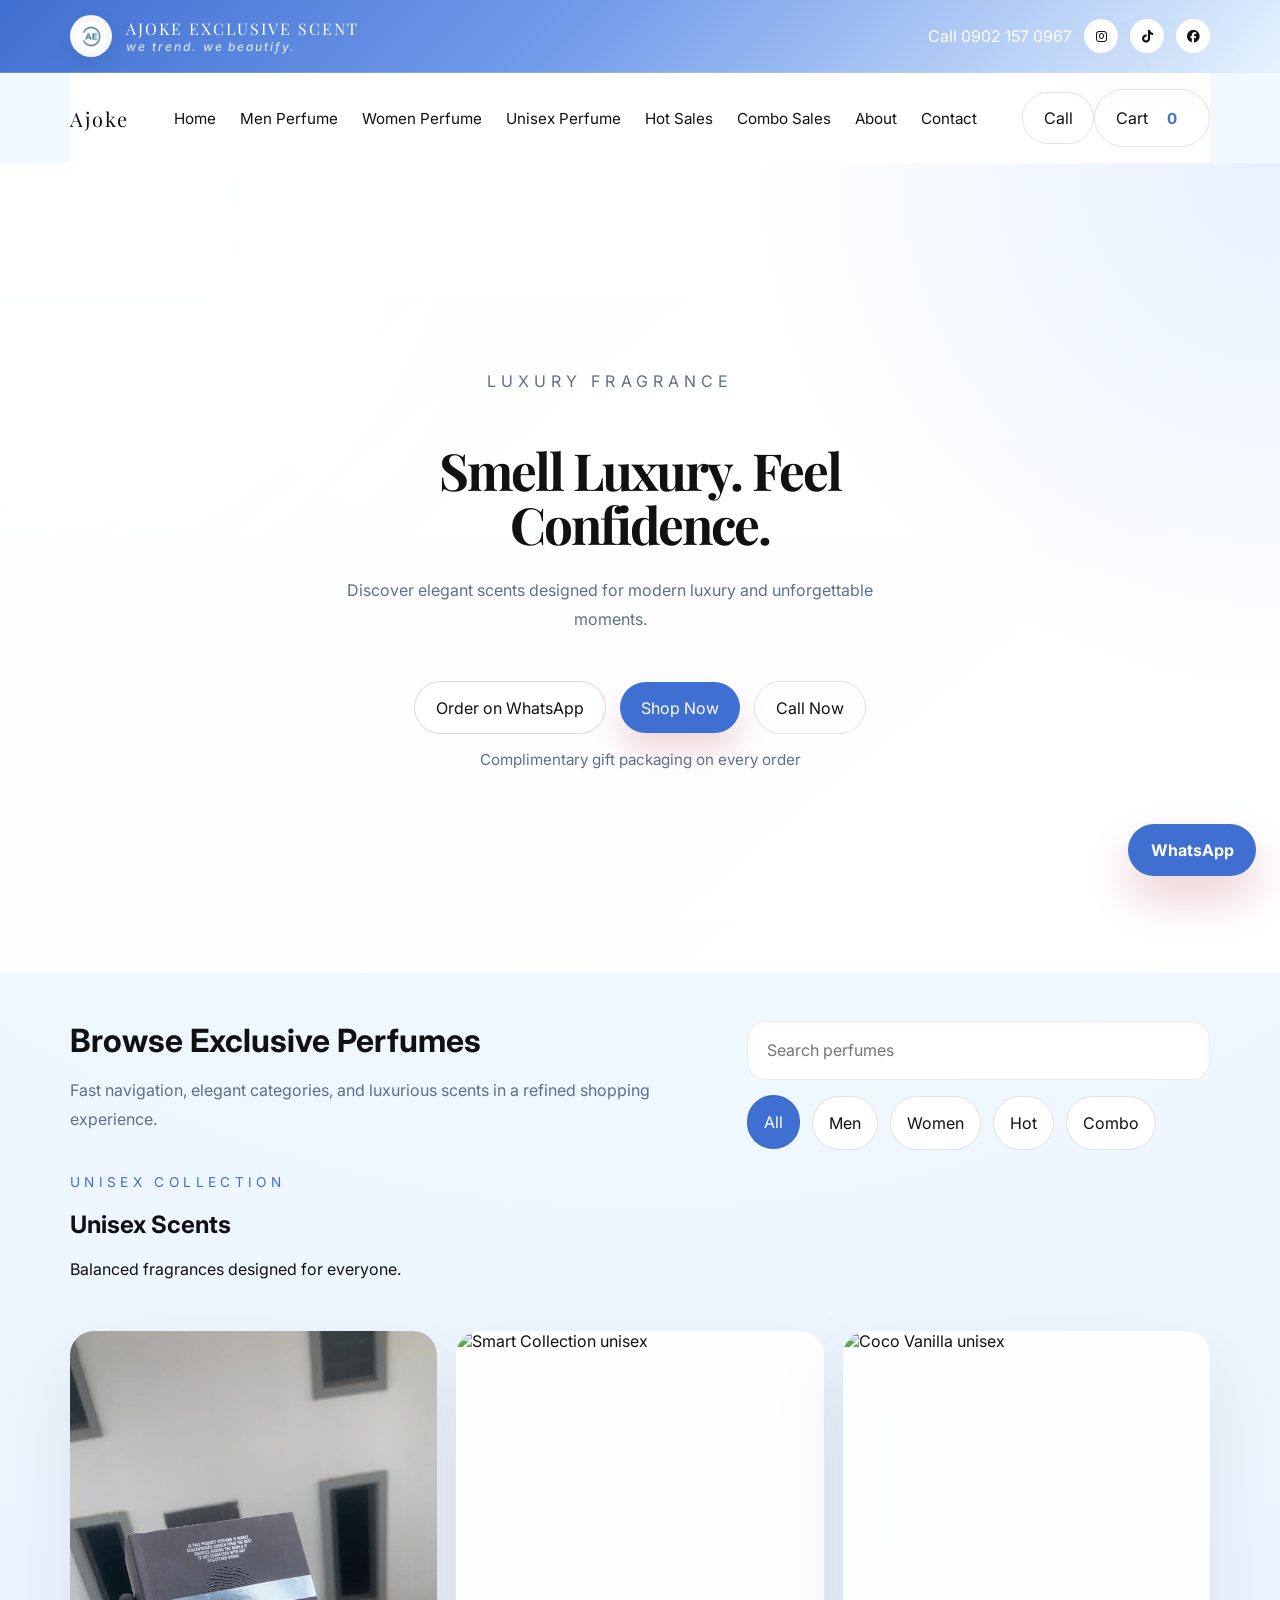
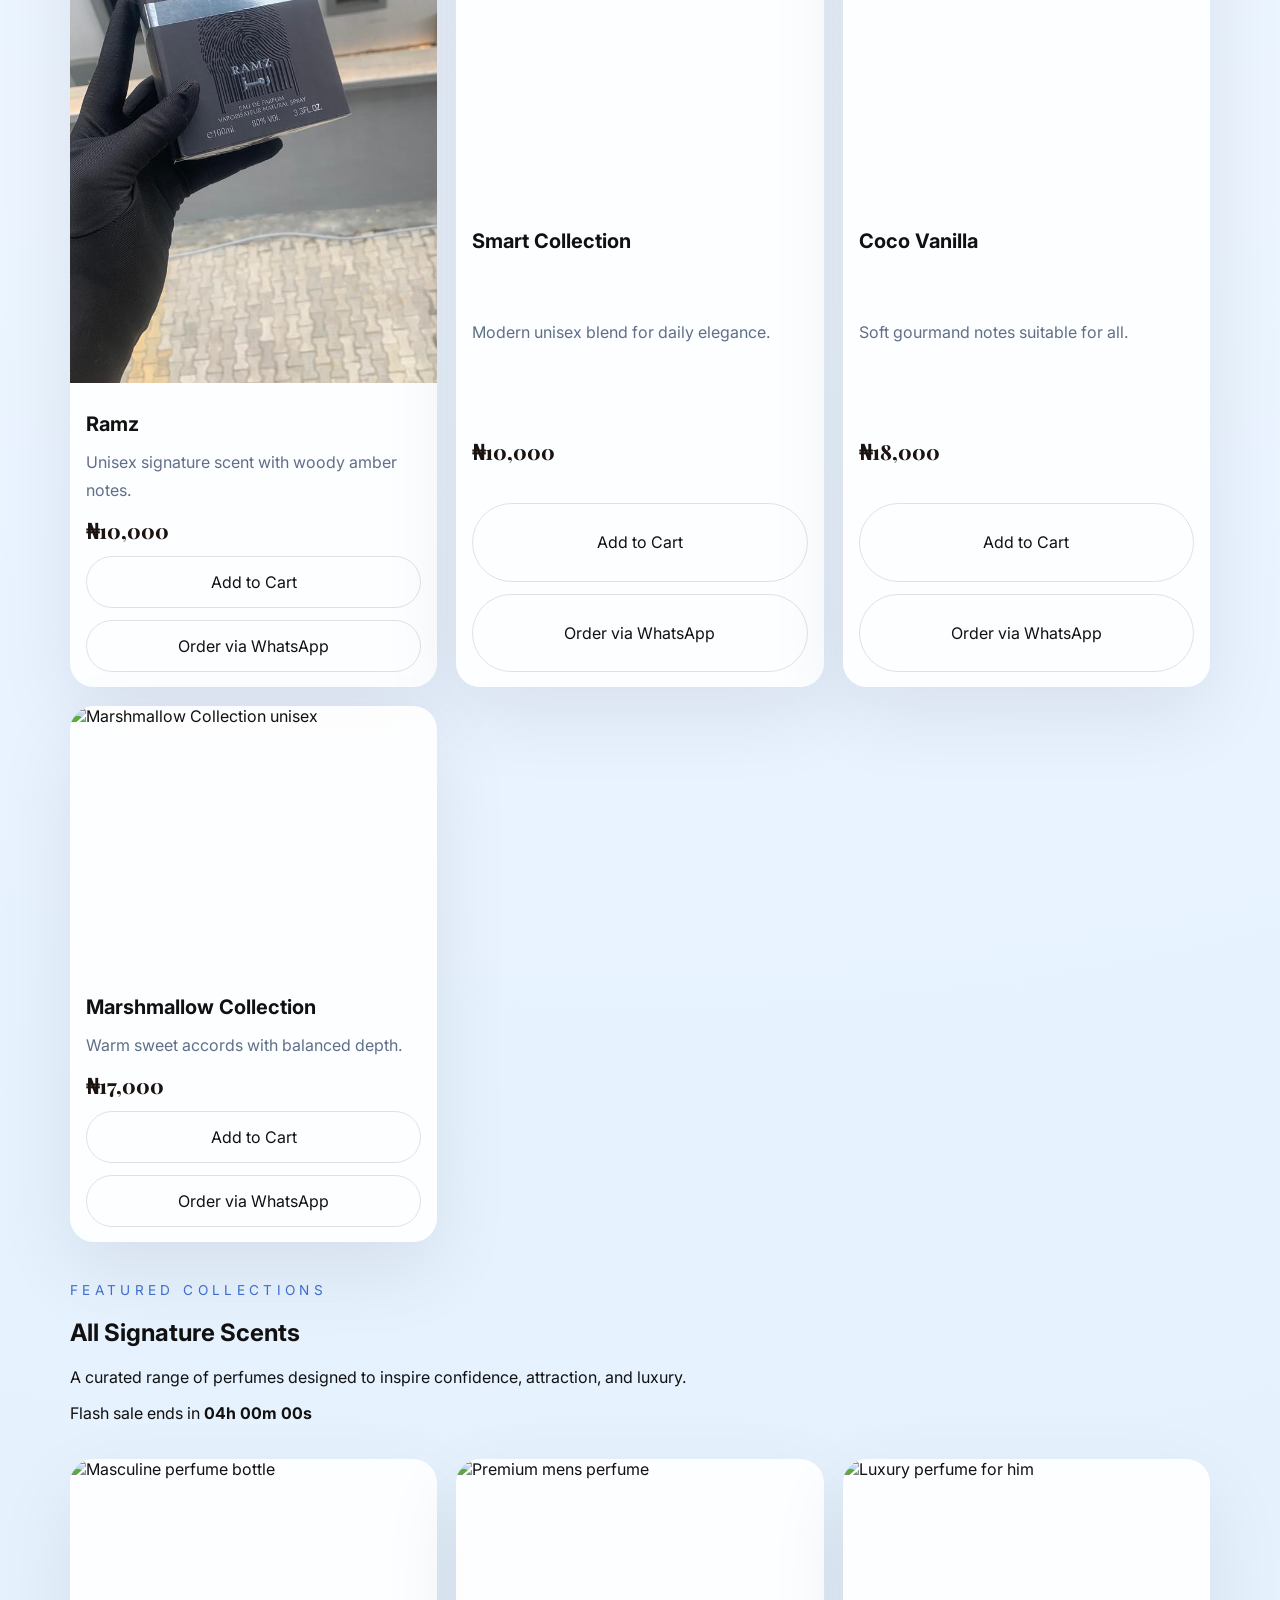
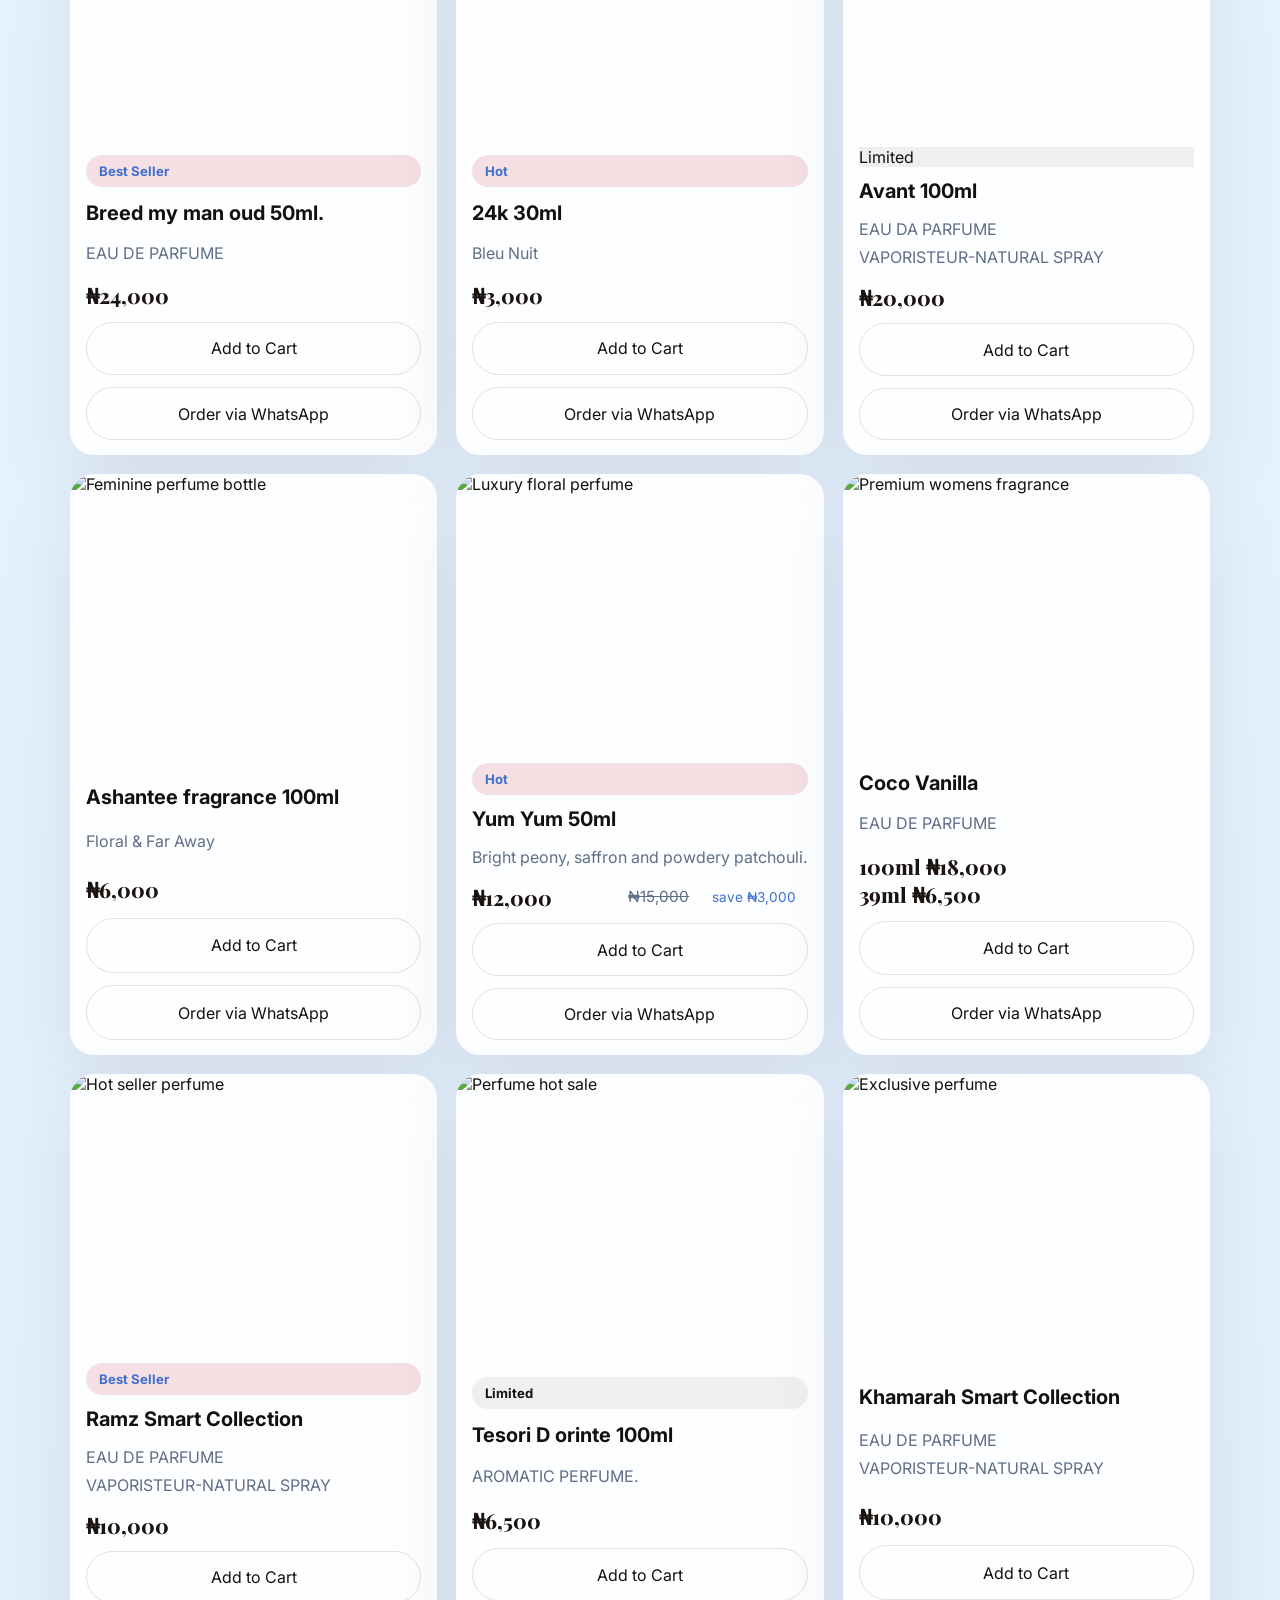
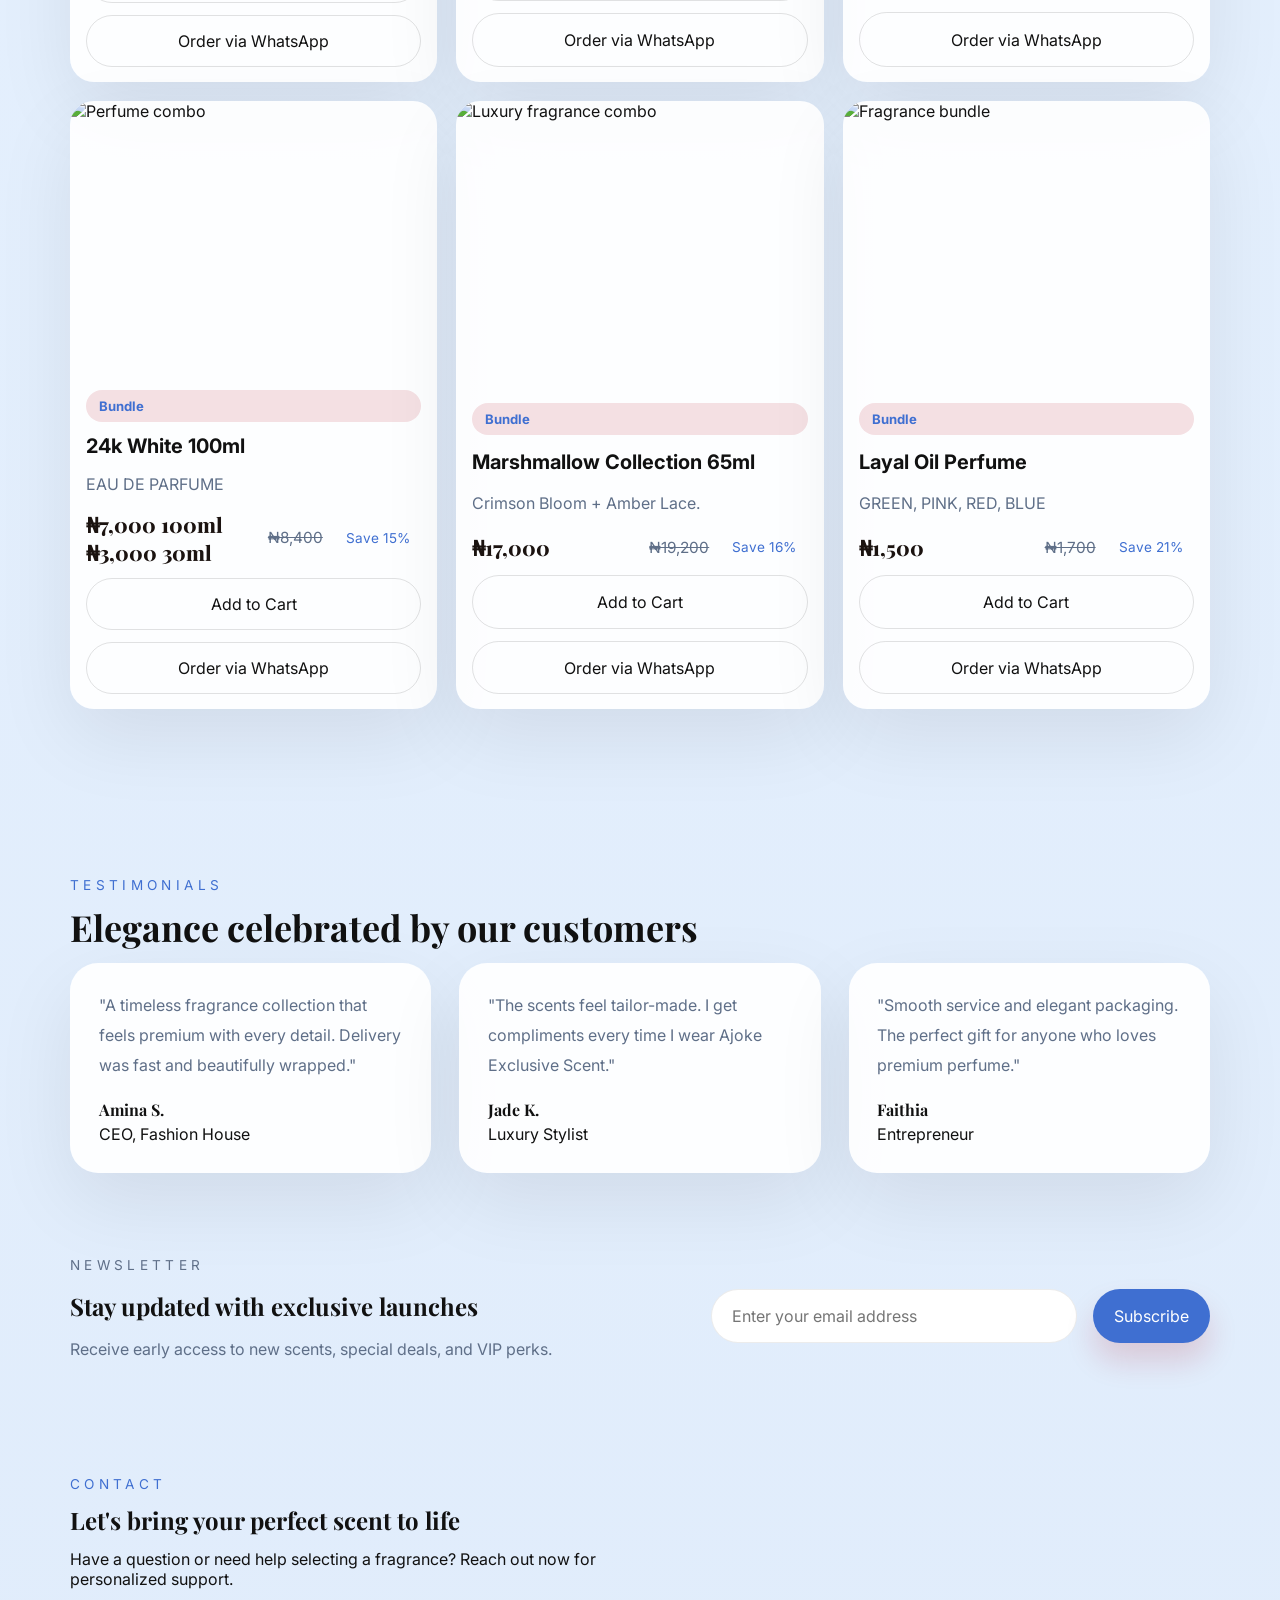
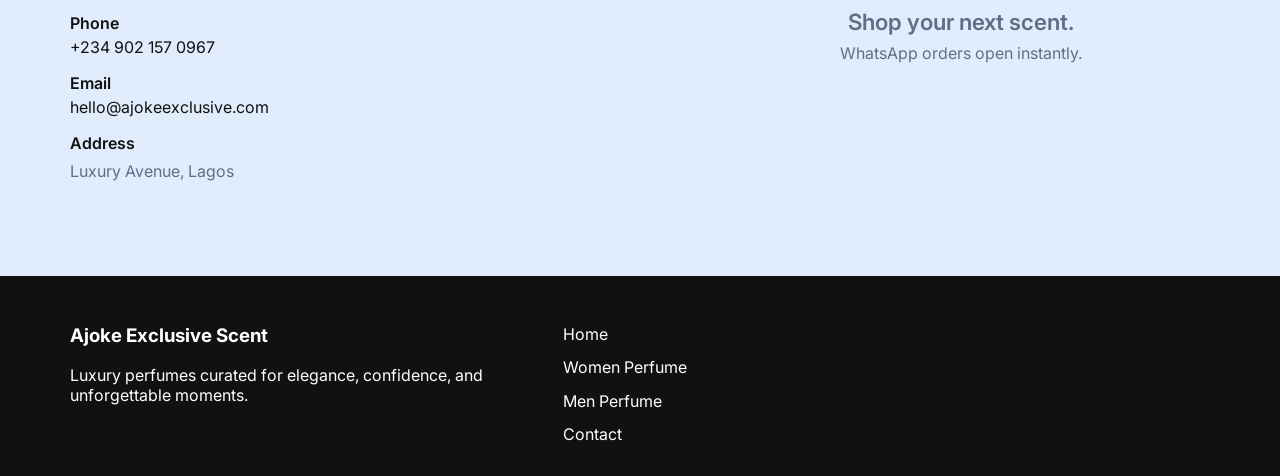
==== commit 7bb54b93: "Use hyphenated image filenames in index.html" ====
--- a/index.html
+++ b/index.html
@@ -127,7 +127,7 @@
 
           <article class="product-card" data-category="unisex">
             <div class="product-card__image">
-              <img src="smart%20collection.jpeg" alt="Smart Collection unisex" />
+              <img src="smart-collection.jpeg" alt="Smart Collection unisex" />
               <div class="quickview">Quick view</div>
             </div>
             <div class="product-card__info">
@@ -145,7 +145,7 @@
 
           <article class="product-card" data-category="unisex">
             <div class="product-card__image">
-              <img src="coco%20vanilla%20100ml%2018k%2039ml%206500.jpeg" alt="Coco Vanilla unisex" />
+              <img src="coco-vanilla-100ml-18k-39ml-6500.jpeg" alt="Coco Vanilla unisex" />
               <div class="quickview">Quick view</div>
             </div>
             <div class="product-card__info">
@@ -163,7 +163,7 @@
 
           <article class="product-card" data-category="unisex">
             <div class="product-card__image">
-              <img src="marshmallow%20collection%2065ml%2017K.jpeg" alt="Marshmallow Collection unisex" />
+              <img src="marshmallow-collection-65ml-17k.jpeg" alt="Marshmallow Collection unisex" />
               <div class="quickview">Quick view</div>
             </div>
             <div class="product-card__info">
@@ -209,7 +209,7 @@
           <article class="product-card" data-category="men">
 <!-- product image: breed my man oud 50ml 24k.jpeg -->
             <div class="product-card__image">
-              <img src="breed%20my%20man%20oud%2050ml%2024k.jpeg" alt="Masculine perfume bottle" />
+              <img src="breed-my-man-oud-50ml-24k.jpeg" alt="Masculine perfume bottle" />
               <div class="quickview">Quick view</div>
             </div>
             <div class="product-card__info">
@@ -229,7 +229,7 @@
           <article class="product-card" data-category="men hot">
 <!-- product image: 24k bleu nuit 30ml 24k.jpeg -->
             <div class="product-card__image">
-              <img src="24k%20bleu%20nuit%2030ml%2024k.jpeg" alt="Premium mens perfume" />
+              <img src="24k-bleu-nuit-30ml-24k.jpeg" alt="Premium mens perfume" />
               <div class="quickview">Quick view</div>
             </div>
             <div class="product-card__info">
@@ -249,7 +249,7 @@
           <article class="product-card" data-category="men combo">
 <!-- product image: avant 100ml 20k.jpeg -->
             <div class="product-card__image">
-              <img src="avant%20100ml%2020k.jpeg" alt="Luxury perfume for him" />
+              <img src="avant-100ml-20k.jpeg" alt="Luxury perfume for him" />
               <div class="quickview">Quick view</div>
             </div>
             <div class="product-card__info">
@@ -269,7 +269,7 @@
           <article class="product-card" data-category="women">
 <!-- product image: Ashantee floral & far away 100ml 6k.jpeg -->
             <div class="product-card__image">
-              <img src="Ashantee%20floral%20%26%20far%20away%20100ml%206k.jpeg" alt="Feminine perfume bottle" />
+              <img src="ashantee-floral-and-far-away-100ml-6k.jpeg" alt="Feminine perfume bottle" />
               <div class="quickview">Quick view</div>
             </div>
             <div class="product-card__info">
@@ -288,7 +288,7 @@
           <article class="product-card" data-category="women hot combo">
 <!-- product image: Angham by lattafa 40k.jpeg -->
             <div class="product-card__image">
-              <img src="yum%20yum%20perfume%2050ml%2012k.jpeg" alt="Luxury floral perfume" />
+              <img src="yum-yum-perfume-50ml-12k.jpeg" alt="Luxury floral perfume" />
               <div class="quickview">Quick view</div>
             </div>
             <div class="product-card__info">
@@ -309,7 +309,7 @@
           <article class="product-card" data-category="women">
 <!-- product image: coco vanilla 100ml 18k 39ml 6500.jpeg -->
             <div class="product-card__image">
-              <img src="coco%20vanilla%20100ml%2018k%2039ml%206500.jpeg" alt="Premium womens fragrance" />
+              <img src="coco-vanilla-100ml-18k-39ml-6500.jpeg" alt="Premium womens fragrance" />
               <div class="quickview">Quick view</div>
             </div>
             <div class="product-card__info">
@@ -328,7 +328,7 @@
           <article class="product-card" data-category="hot">
 <!-- product image: ramz smart collection 100ml 10k.jpeg -->
             <div class="product-card__image">
-              <img src="ramz%20smart%20collection%20100ml%2010k.jpeg" alt="Hot seller perfume" />
+              <img src="ramz-smart-collection-100ml-10k.jpeg" alt="Hot seller perfume" />
               <div class="quickview">Quick view</div>
             </div>
             <div class="product-card__info">
@@ -348,7 +348,7 @@
           <article class="product-card" data-category="hot">
 <!-- product image: tesori can 100ml 6500.jpeg -->
             <div class="product-card__image">
-              <img src="tesori%20can%20100ml%206500.jpeg" alt="Perfume hot sale" />
+              <img src="tesori-can-100ml-6500.jpeg" alt="Perfume hot sale" />
               <div class="quickview">Quick view</div>
             </div>
             <div class="product-card__info">
@@ -368,7 +368,7 @@
           <article class="product-card" data-category="hot combo">
 <!-- product image: khamarah smart collection 100ml 10k.jpeg -->
             <div class="product-card__image">
-              <img src="khamarah%20smart%20collection%20100ml%2010k.jpeg" alt="Exclusive perfume" />
+              <img src="khamarah-smart-collection-100ml-10k.jpeg" alt="Exclusive perfume" />
               <div class="quickview">Quick view</div>
             </div>
             <div class="product-card__info">
@@ -387,7 +387,7 @@
           <article class="product-card" data-category="combo">
 <!-- product image: 24k white 100ml 7k 30ml 3k.jpeg -->
             <div class="product-card__image">
-              <img src="24k%20white%20100ml%207k%2030ml%203k.jpeg" alt="Perfume combo" />
+              <img src="24k-white-100ml-7k-30ml-3k.jpeg" alt="Perfume combo" />
               <div class="quickview">Quick view</div>
             </div>
             <div class="product-card__info">
@@ -408,7 +408,7 @@
           <article class="product-card" data-category="combo">
 <!-- product image: marshmallow collection 65ml 17K.jpeg -->
             <div class="product-card__image">
-              <img src="marshmallow%20collection%2065ml%2017K.jpeg" alt="Luxury fragrance combo" />
+              <img src="marshmallow-collection-65ml-17k.jpeg" alt="Luxury fragrance combo" />
               <div class="quickview">Quick view</div>
             </div>
             <div class="product-card__info">
@@ -429,7 +429,7 @@
           <article class="product-card" data-category="combo">
 <!-- product image: Layal oil perfume.jpeg -->
             <div class="product-card__image">
-              <img src="Layal%20oil%20perfume.jpeg" alt="Fragrance bundle" />
+              <img src="layal-oil-perfume.jpeg" alt="Fragrance bundle" />
               <div class="quickview">Quick view</div>
             </div>
             <div class="product-card__info">
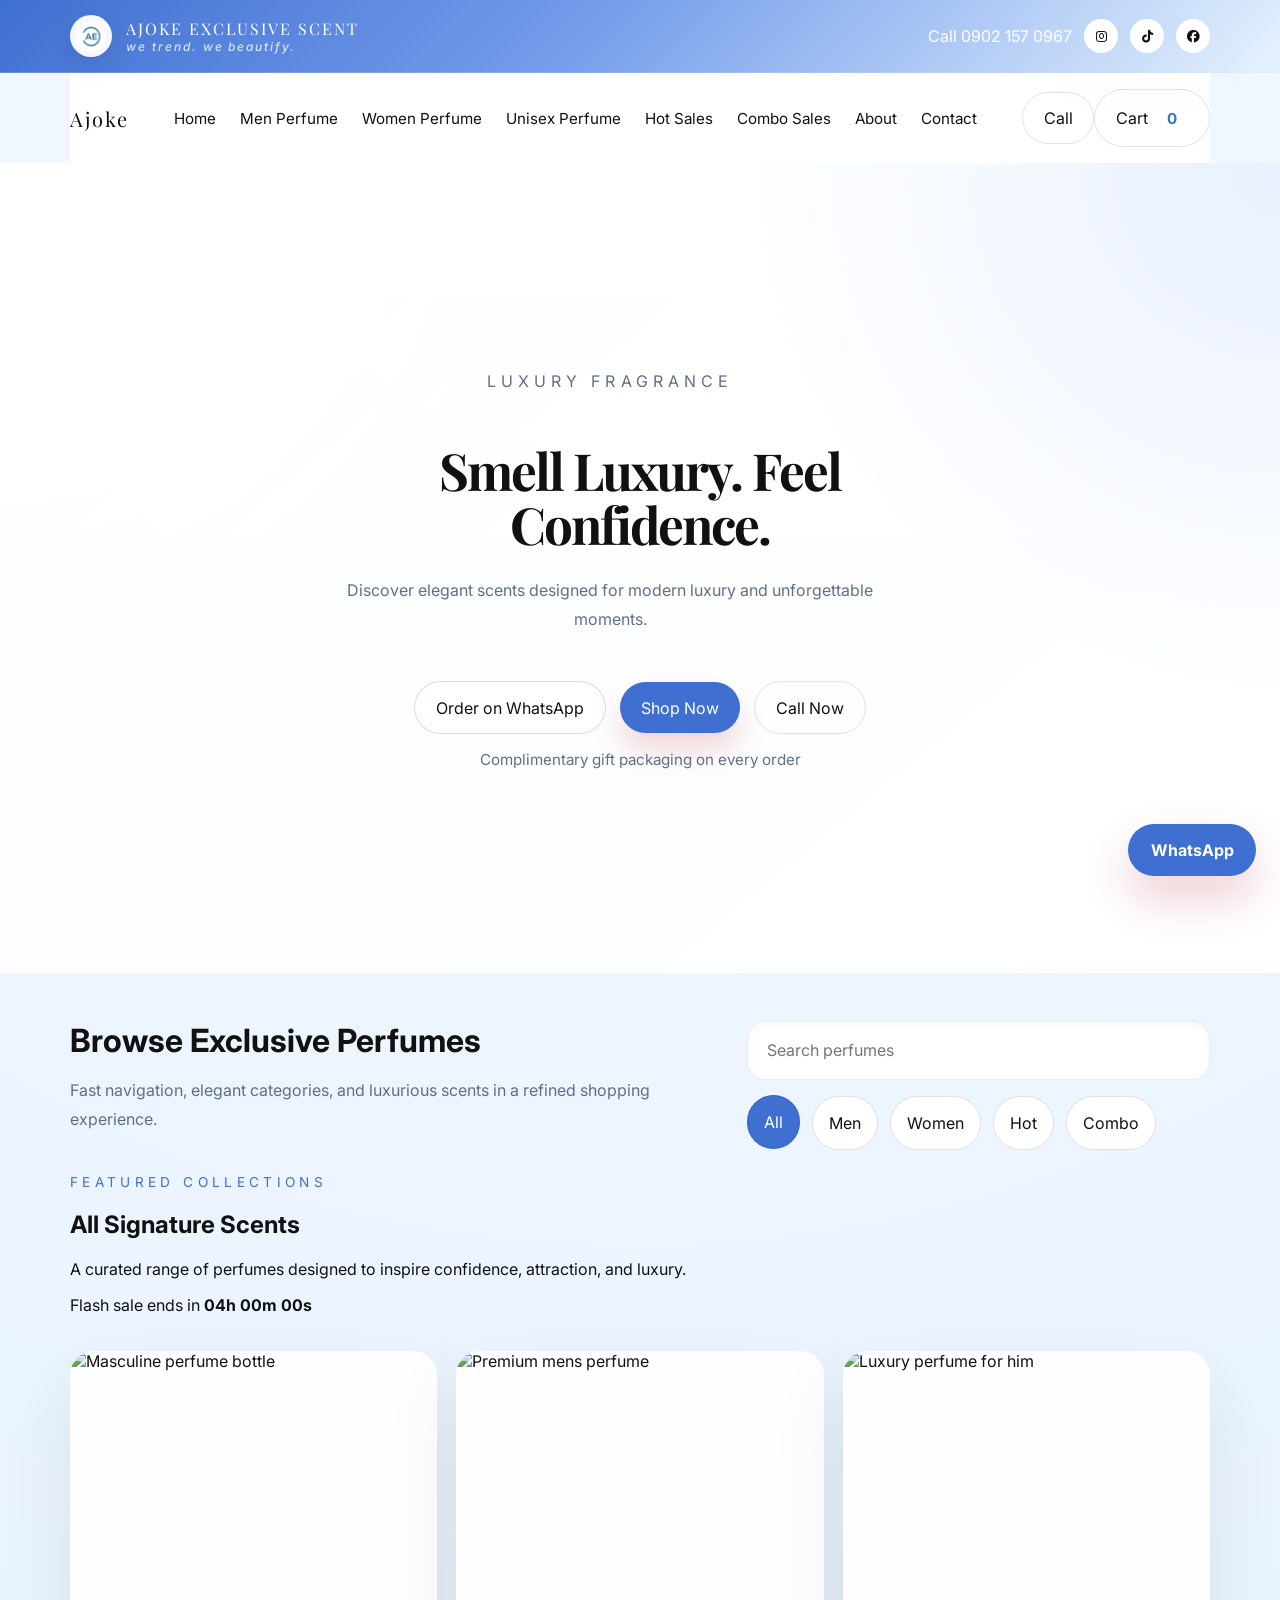
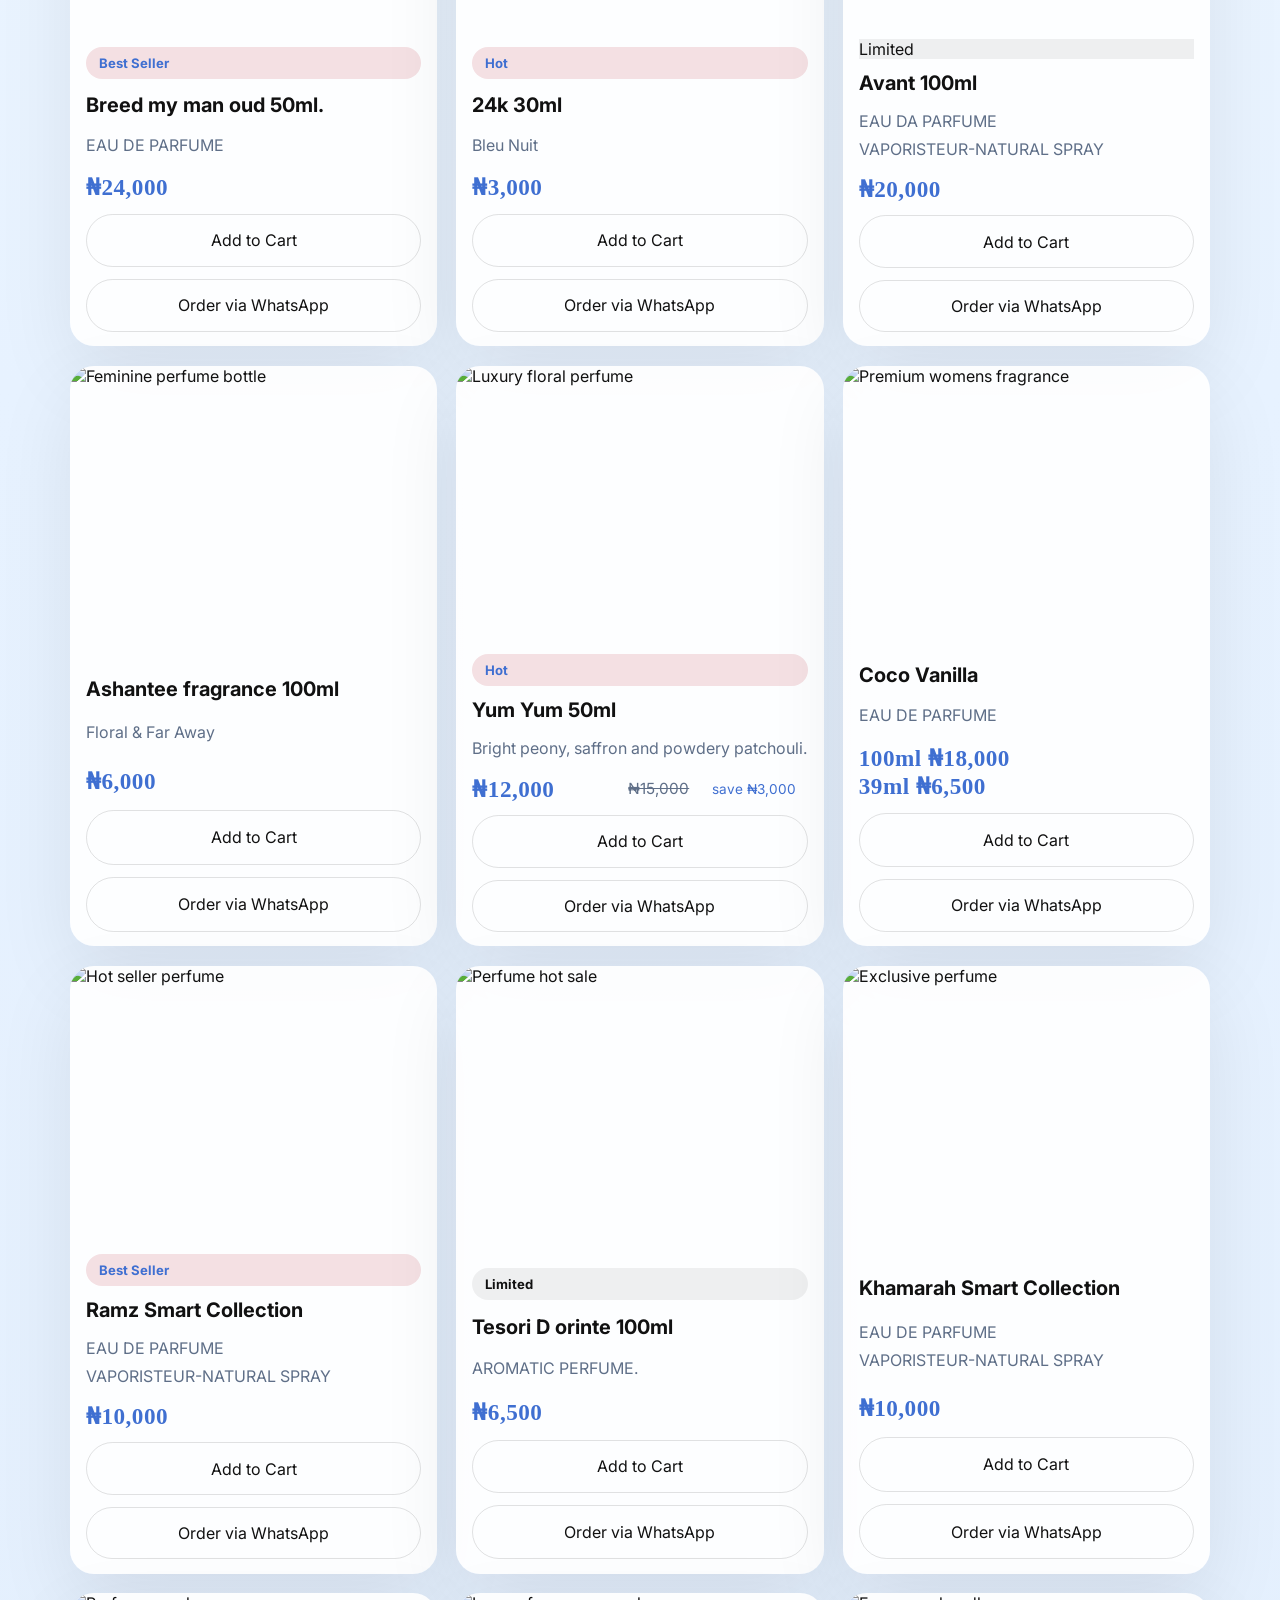
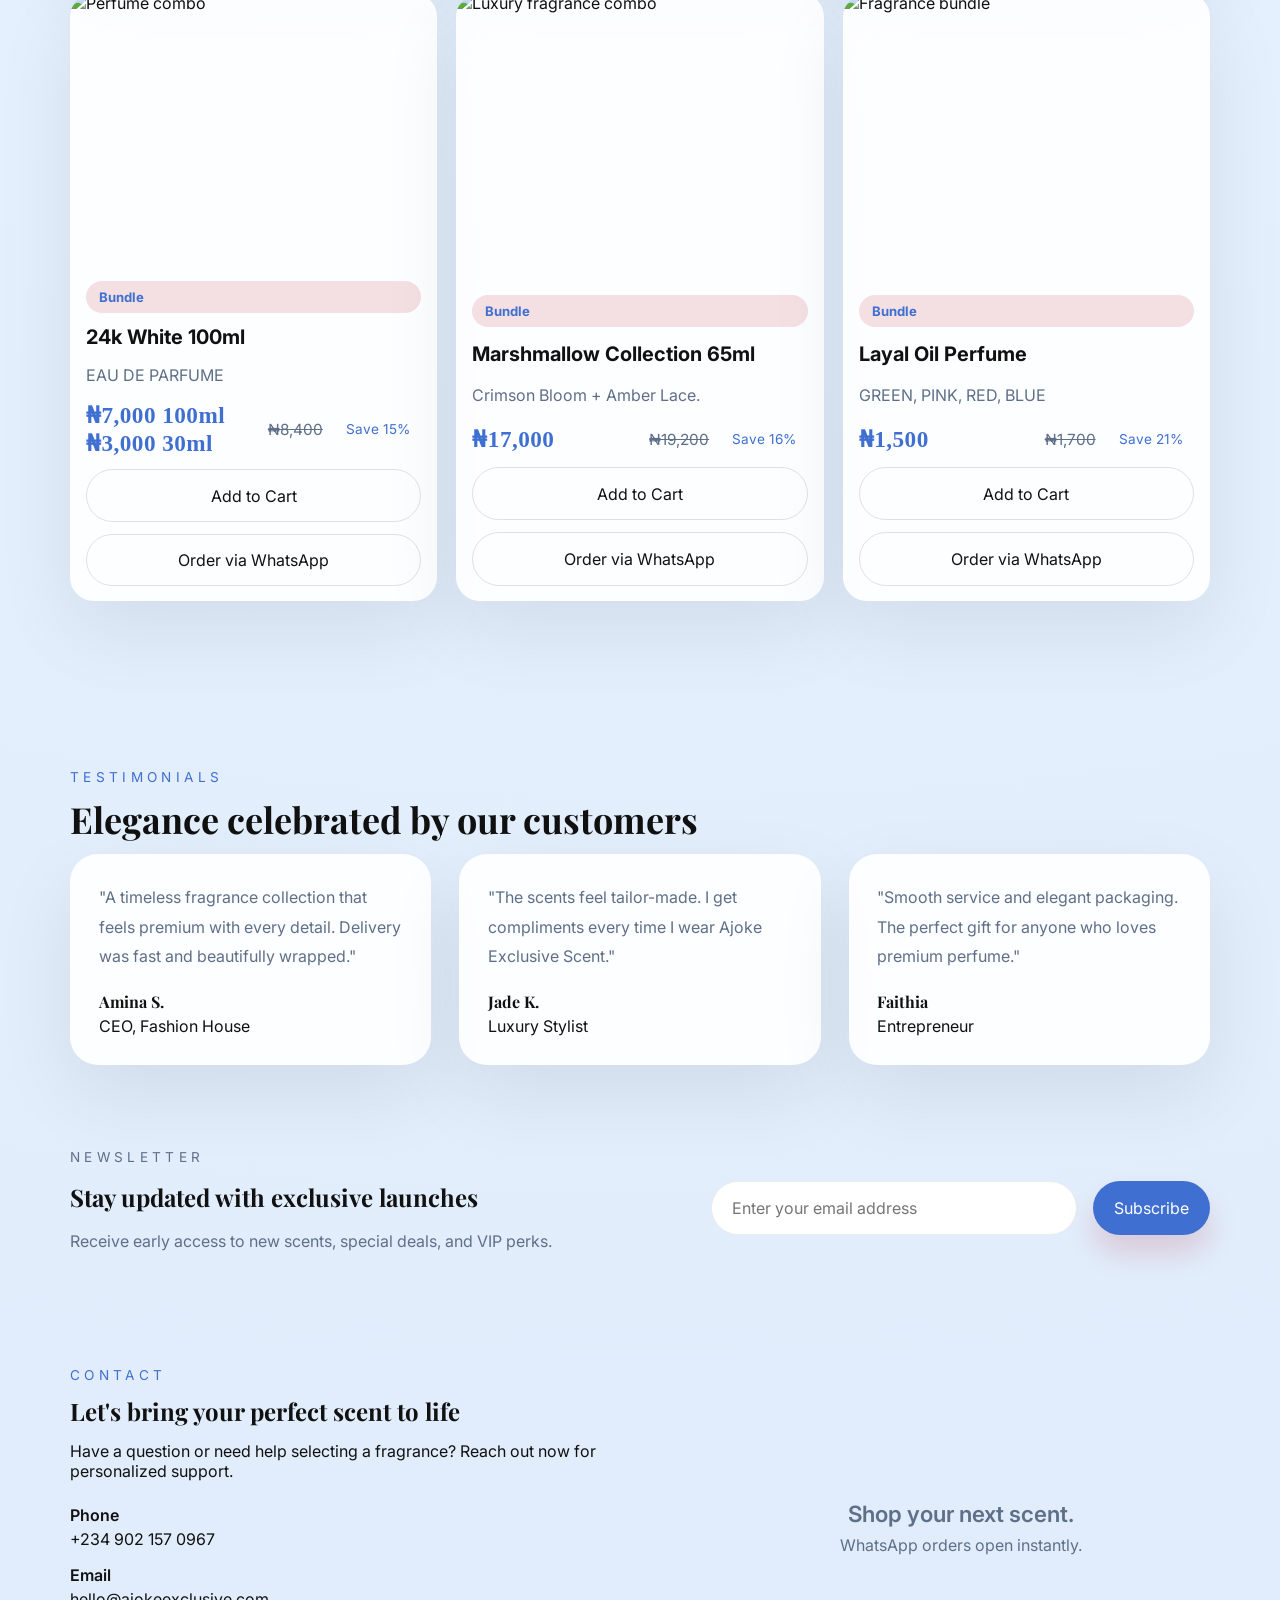
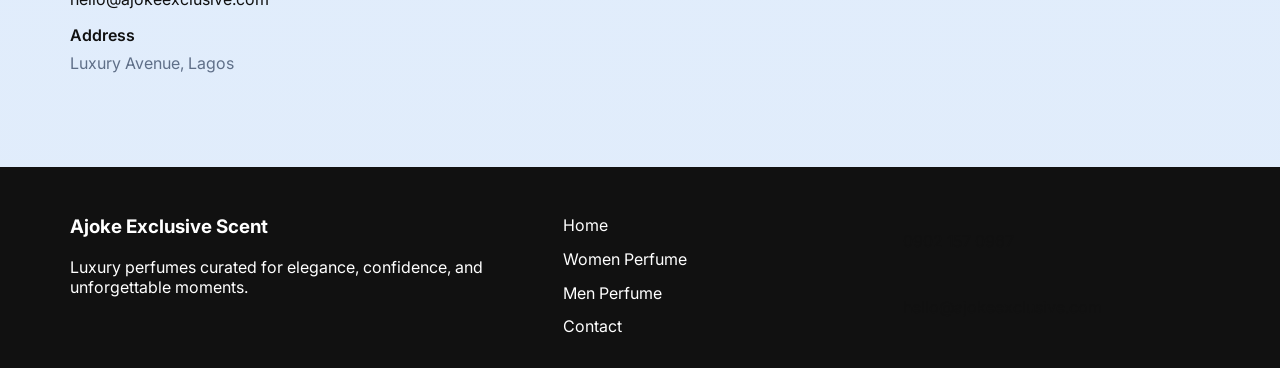
==== commit 07f42df4: "Hide unisex section by default; reveal when 'Unisex' nav link clicked" ====
--- a/index.html
+++ b/index.html
@@ -43,7 +43,7 @@
         <a href="#home" data-filter="all">Home</a>
         <a href="#productShowcase" data-filter="men">Men Perfume</a>
         <a href="#productShowcase" data-filter="women">Women Perfume</a>
-         <a href="#productShowcase" data-filter="combo">Unisex Perfume</a>
+        <a href="#unisex" data-filter="unisex">Unisex Perfume</a>
         <a href="#productShowcase" data-filter="hot">Hot Sales</a>
         <a href="#productShowcase" data-filter="combo">Combo Sales</a>
         <a href="#about">About</a>
--- a/style.css
+++ b/style.css
@@ -324,7 +324,7 @@
   font-size: 2.2rem;
   font-weight: 800;
   letter-spacing: 0.02em;
-  font-family: 'Playfair Display', serif;
+  font-family: Georgia, 'Times New Roman', serif;
   color: #1f1a18;
 }
 
@@ -387,6 +387,11 @@
 
 .section-intro {
   padding: 4rem 0 1rem;
+}
+
+/* Hide unisex section on homepage by default; reveal when requested */
+#unisex {
+  display: none;
 }
 
 .section-intro h2 {
@@ -510,10 +515,11 @@
 }
 
 .product-card__price {
-  font-weight: 800;
-  font-size: 1.3rem;
-  font-family: 'Playfair Display', serif;
-  color: #1b1310;
+  font-weight: 700;
+  font-size: 1.45rem;
+  font-family: Georgia, 'Times New Roman', serif;
+  letter-spacing: 0.02em;
+  color: var(--accent);
 }
 
 .product-rating {
@@ -1037,8 +1043,10 @@
 }
 
 .product-modal__price {
-  font-size: 1.4rem;
-  font-weight: 700;
+  font-size: 1.5rem;
+  font-weight: 800;
+  font-family: 'Playfair Display', serif;
+  letter-spacing: 0.03em;
   color: var(--accent);
   margin-bottom: 2rem;
 }
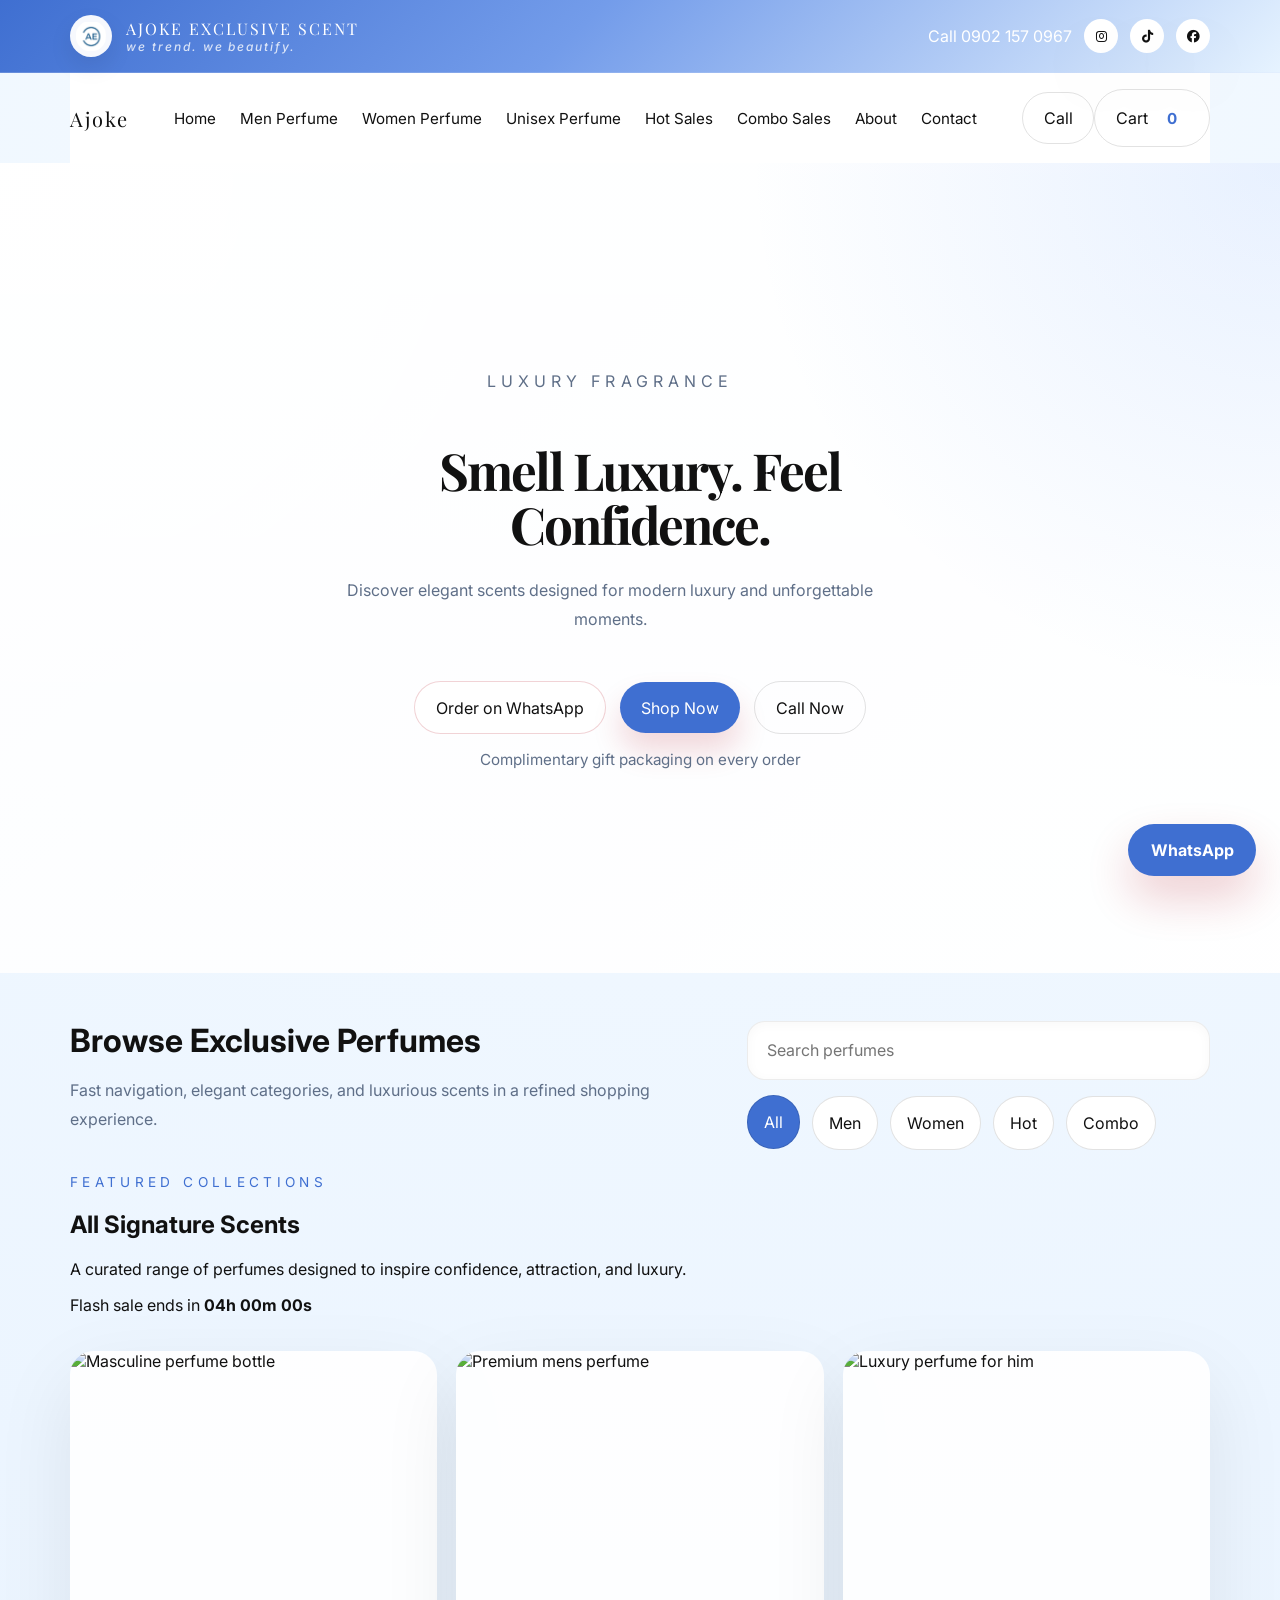
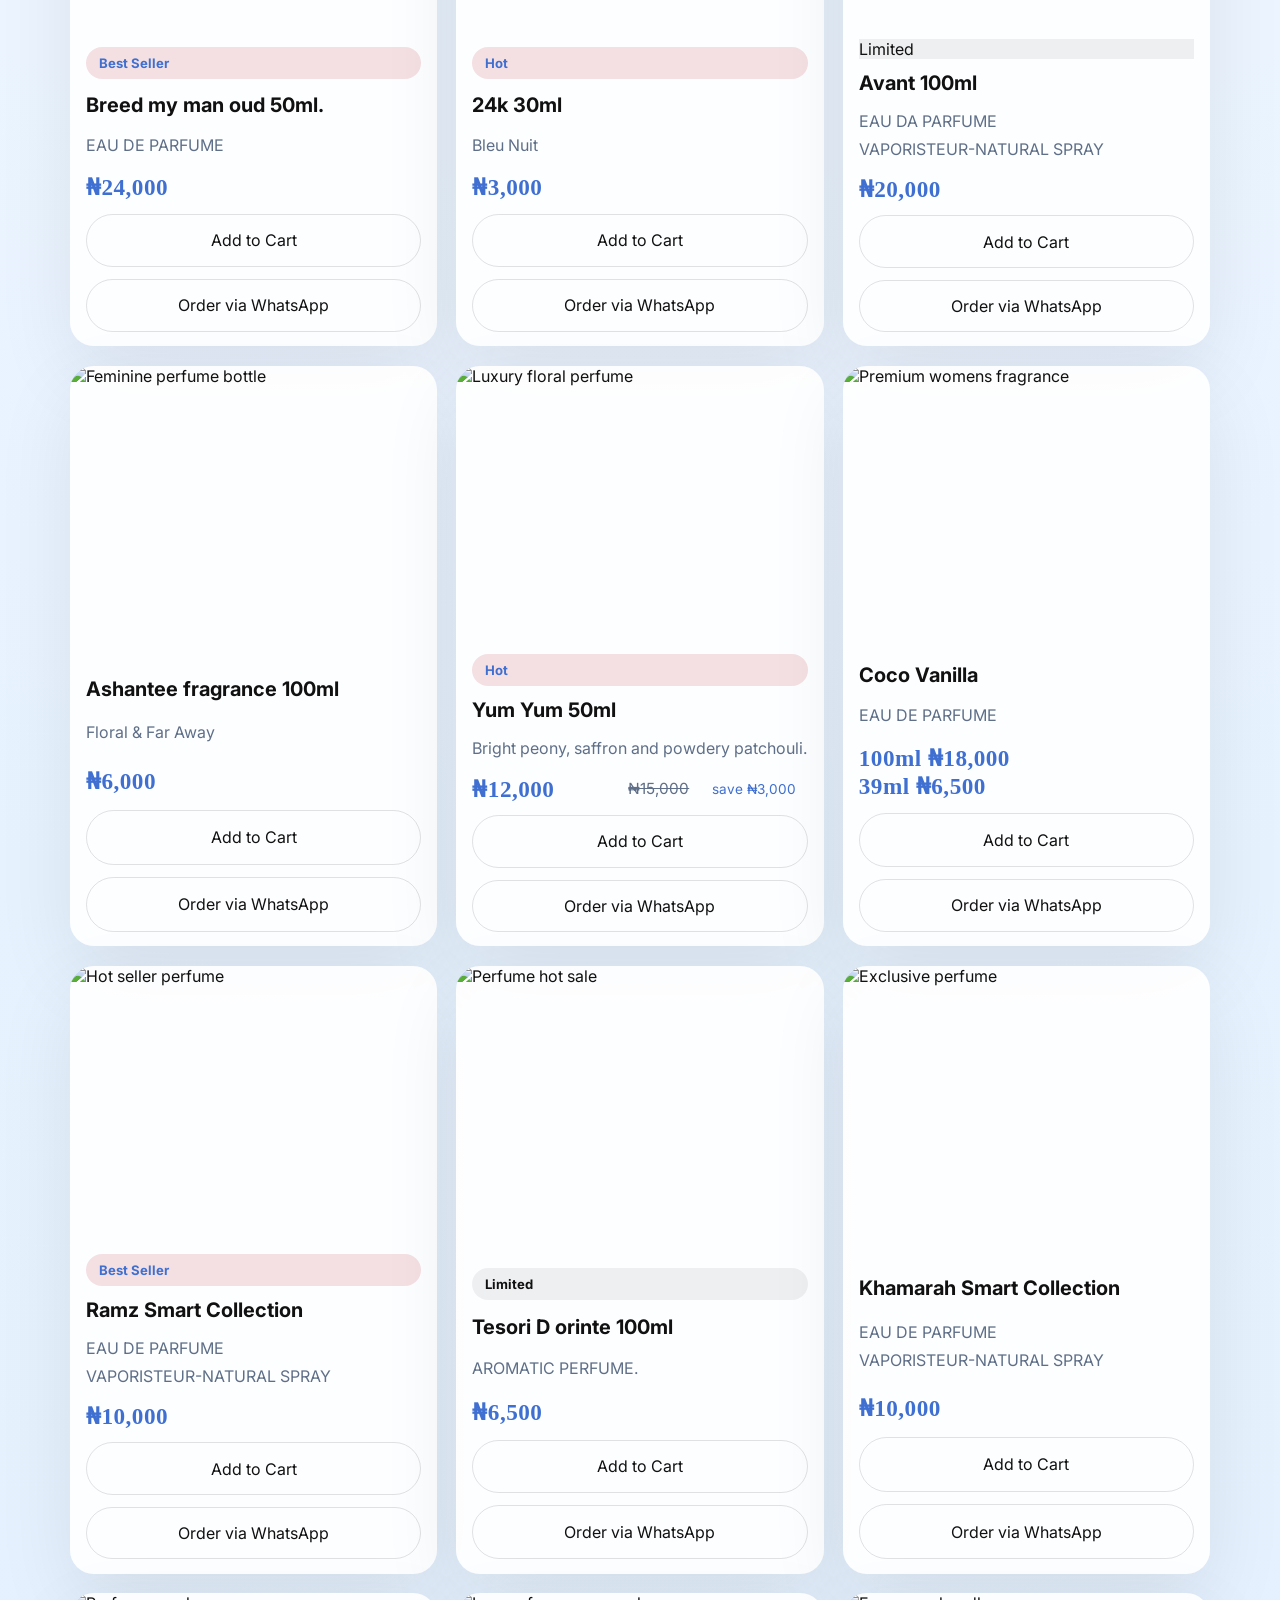
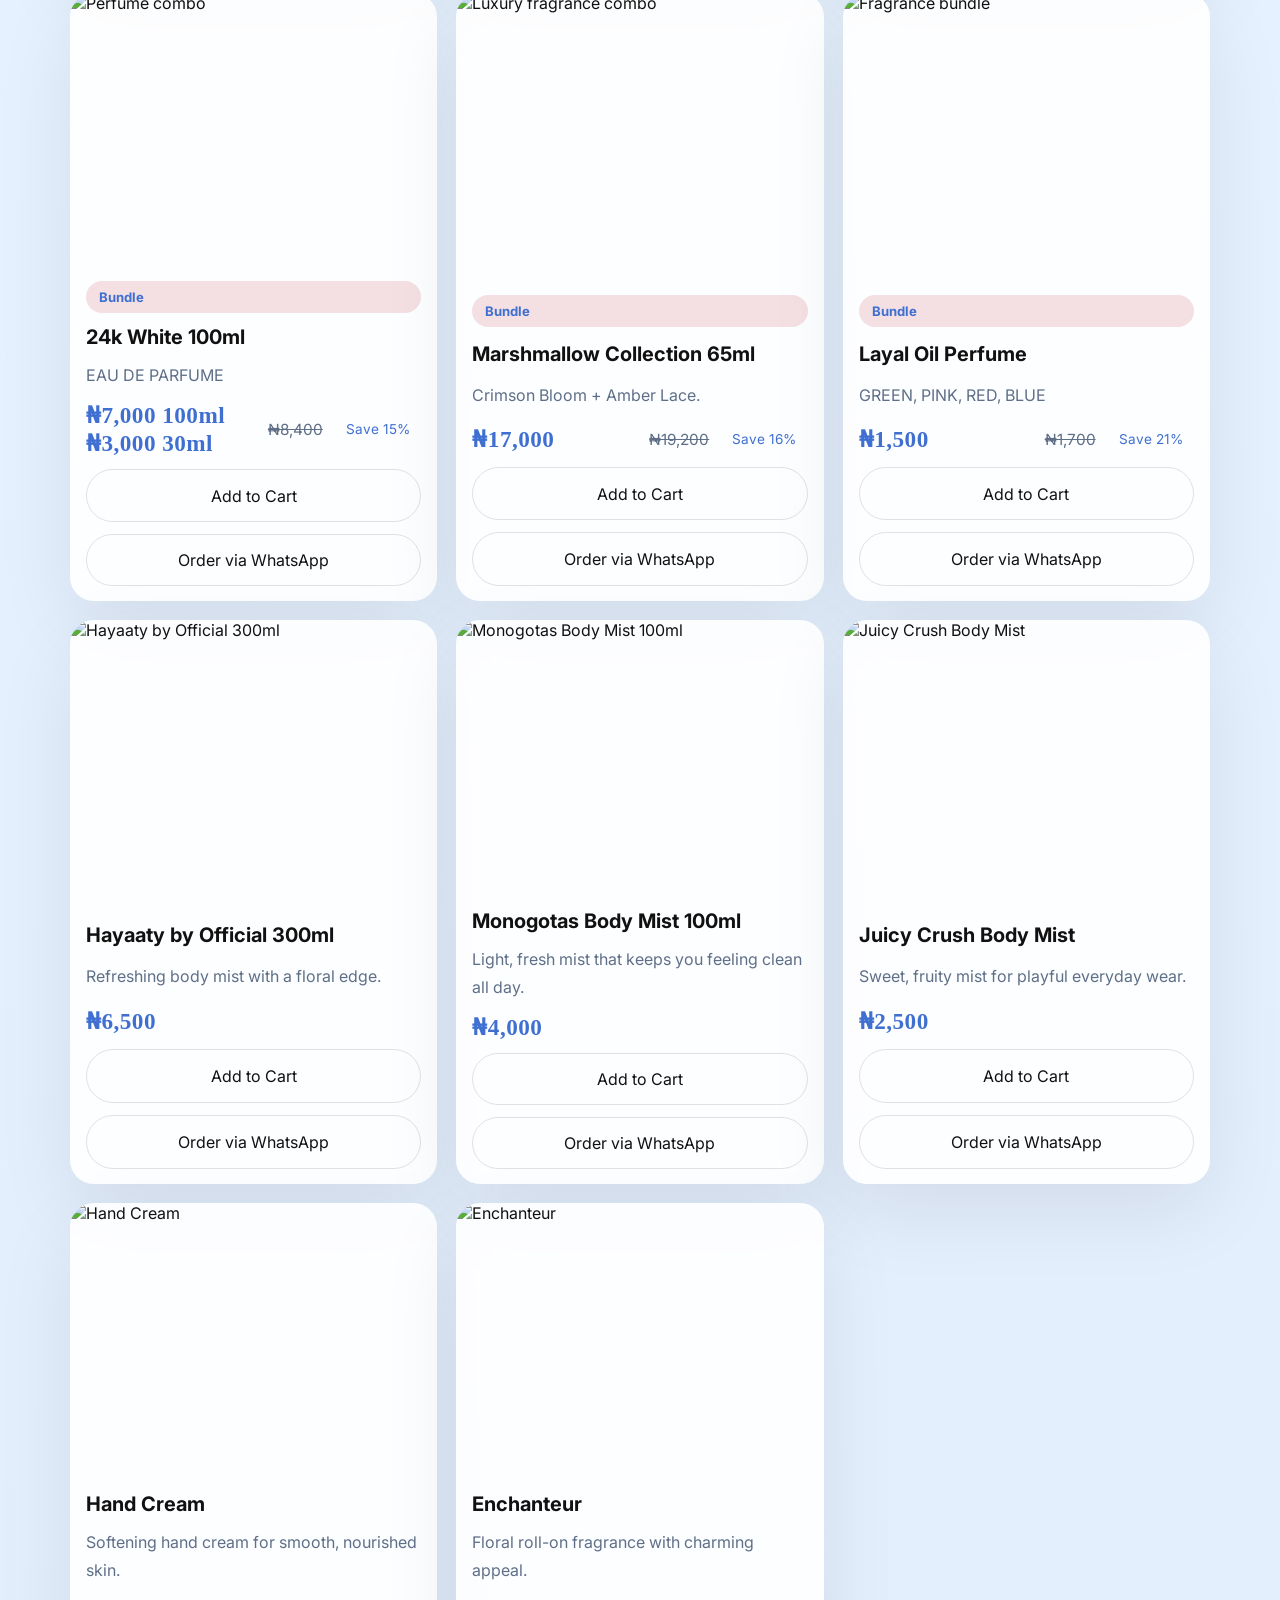
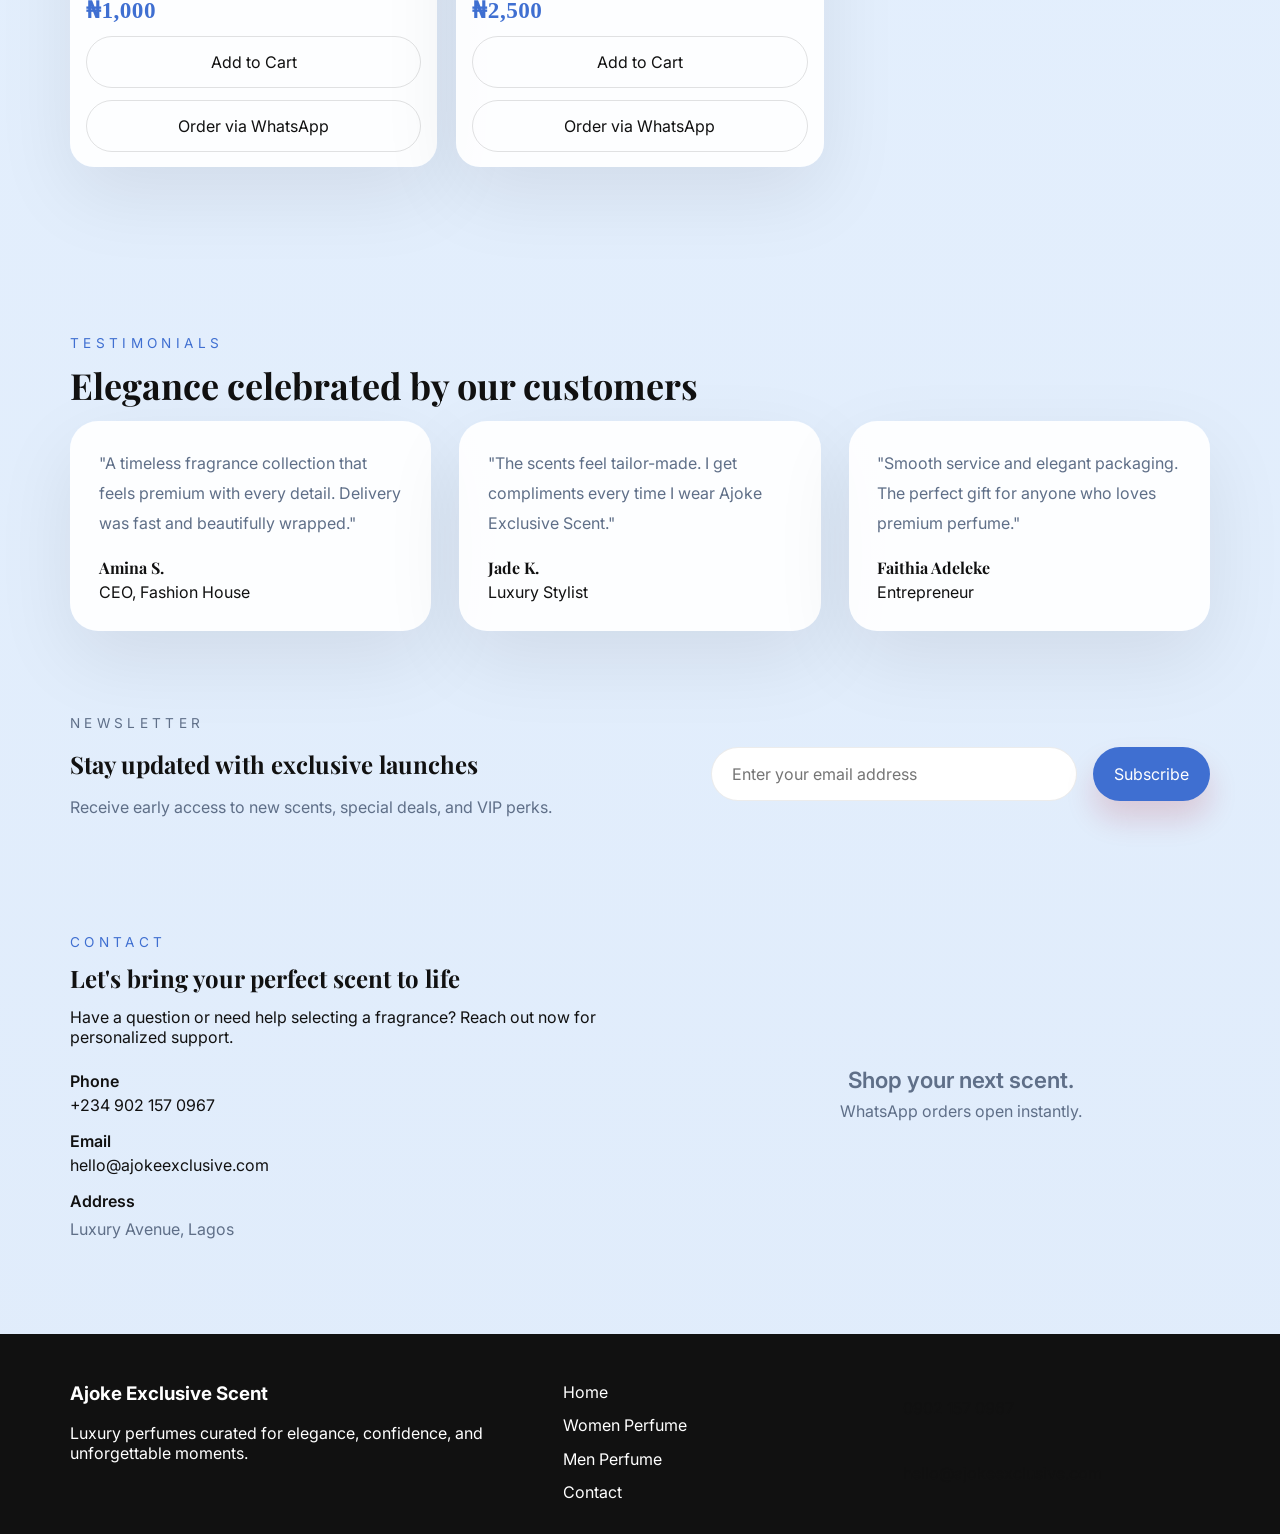
==== commit 0065d42e: "Add Hayaaty, Monogotas, Juicy Crush, Hand Cream, and Enchanteur products" ====
--- a/index.html
+++ b/index.html
@@ -446,6 +446,96 @@
               </div>
             </div>
           </article>
+
+          <article class="product-card" data-category="women">
+            <div class="product-card__image">
+              <img src="hayaaty.jpeg" alt="Hayaaty by Official 300ml" />
+              <div class="quickview">Quick view</div>
+            </div>
+            <div class="product-card__info">
+              <h3>Hayaaty by Official 300ml</h3>
+              <p>Refreshing body mist with a floral edge.</p>
+              <div class="product-card__meta">
+                <div class="product-card__price">₦6,500</div>
+              </div>
+              <div class="product-card__actions">
+                <button class="button button--ghost add-cart" data-product="Hayaaty by Official 300ml">Add to Cart</button>
+                <button class="button button--outline whatsapp-link" data-message="Hayaaty by Official 300ml">Order via WhatsApp</button>
+              </div>
+            </div>
+          </article>
+
+          <article class="product-card" data-category="women">
+            <div class="product-card__image">
+              <img src="monogotas-100ml-body-mist-4k.jpeg" alt="Monogotas Body Mist 100ml" />
+              <div class="quickview">Quick view</div>
+            </div>
+            <div class="product-card__info">
+              <h3>Monogotas Body Mist 100ml</h3>
+              <p>Light, fresh mist that keeps you feeling clean all day.</p>
+              <div class="product-card__meta">
+                <div class="product-card__price">₦4,000</div>
+              </div>
+              <div class="product-card__actions">
+                <button class="button button--ghost add-cart" data-product="Monogotas Body Mist 100ml">Add to Cart</button>
+                <button class="button button--outline whatsapp-link" data-message="Monogotas Body Mist 100ml">Order via WhatsApp</button>
+              </div>
+            </div>
+          </article>
+
+          <article class="product-card" data-category="women">
+            <div class="product-card__image">
+              <img src="juicy-crush-body-mist-2500.jpeg" alt="Juicy Crush Body Mist" />
+              <div class="quickview">Quick view</div>
+            </div>
+            <div class="product-card__info">
+              <h3>Juicy Crush Body Mist</h3>
+              <p>Sweet, fruity mist for playful everyday wear.</p>
+              <div class="product-card__meta">
+                <div class="product-card__price">₦2,500</div>
+              </div>
+              <div class="product-card__actions">
+                <button class="button button--ghost add-cart" data-product="Juicy Crush Body Mist">Add to Cart</button>
+                <button class="button button--outline whatsapp-link" data-message="Juicy Crush Body Mist">Order via WhatsApp</button>
+              </div>
+            </div>
+          </article>
+
+          <article class="product-card" data-category="women">
+            <div class="product-card__image">
+              <img src="hand-cream-1k.jpeg" alt="Hand Cream" />
+              <div class="quickview">Quick view</div>
+            </div>
+            <div class="product-card__info">
+              <h3>Hand Cream</h3>
+              <p>Softening hand cream for smooth, nourished skin.</p>
+              <div class="product-card__meta">
+                <div class="product-card__price">₦1,000</div>
+              </div>
+              <div class="product-card__actions">
+                <button class="button button--ghost add-cart" data-product="Hand Cream">Add to Cart</button>
+                <button class="button button--outline whatsapp-link" data-message="Hand Cream">Order via WhatsApp</button>
+              </div>
+            </div>
+          </article>
+
+          <article class="product-card" data-category="women">
+            <div class="product-card__image">
+              <img src="enchantur-roll-on.jpeg" alt="Enchanteur" />
+              <div class="quickview">Quick view</div>
+            </div>
+            <div class="product-card__info">
+              <h3>Enchanteur</h3>
+              <p>Floral roll-on fragrance with charming appeal.</p>
+              <div class="product-card__meta">
+                <div class="product-card__price">₦2,500</div>
+              </div>
+              <div class="product-card__actions">
+                <button class="button button--ghost add-cart" data-product="Enchanteur">Add to Cart</button>
+                <button class="button button--outline whatsapp-link" data-message="Enchanteur">Order via WhatsApp</button>
+              </div>
+            </div>
+          </article>
         </div>
       </section>
 
@@ -465,7 +555,7 @@
           </article>
           <article class="testimonial-card">
             <p>"Smooth service and elegant packaging. The perfect gift for anyone who loves premium perfume."</p>
-            <div><strong>Faithia</strong><span>Entrepreneur</span></div>
+            <div><strong>Faithia Adeleke</strong><span>Entrepreneur</span></div>
           </article>
         </div>
       </section>
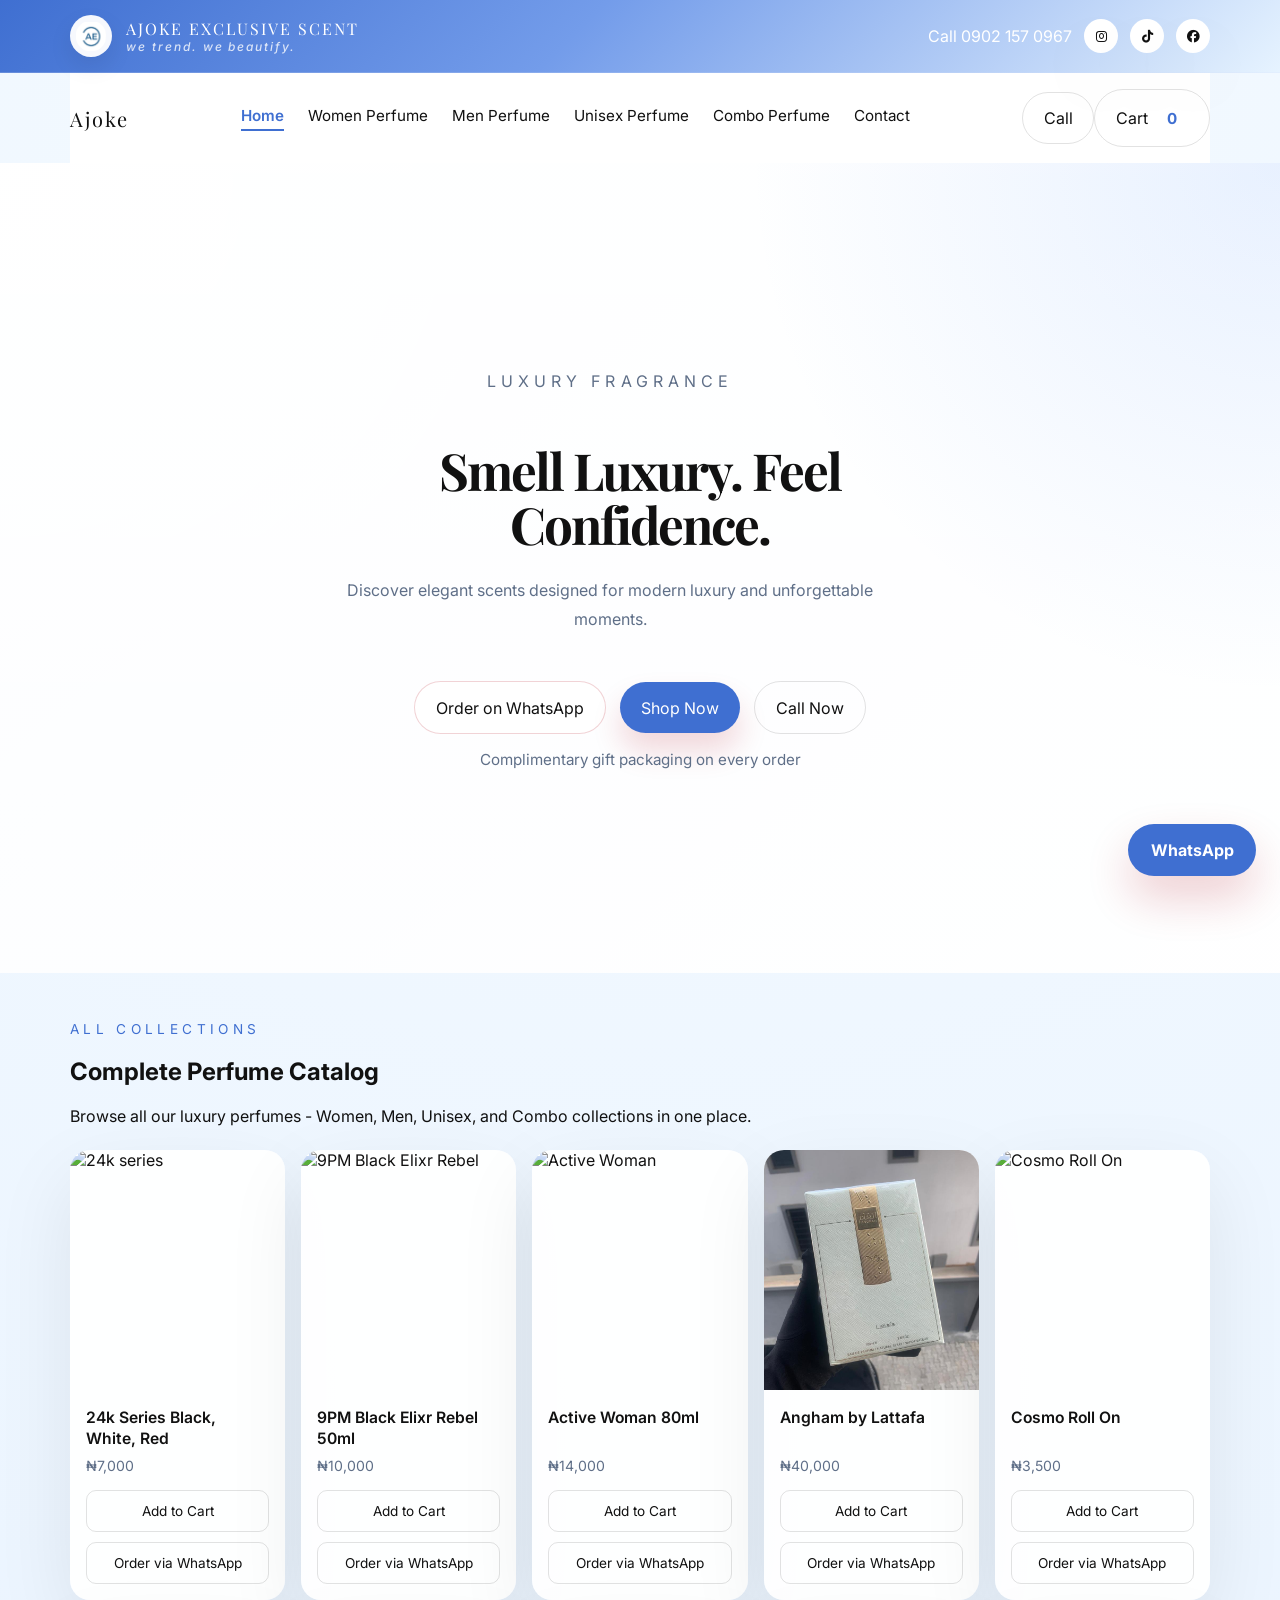
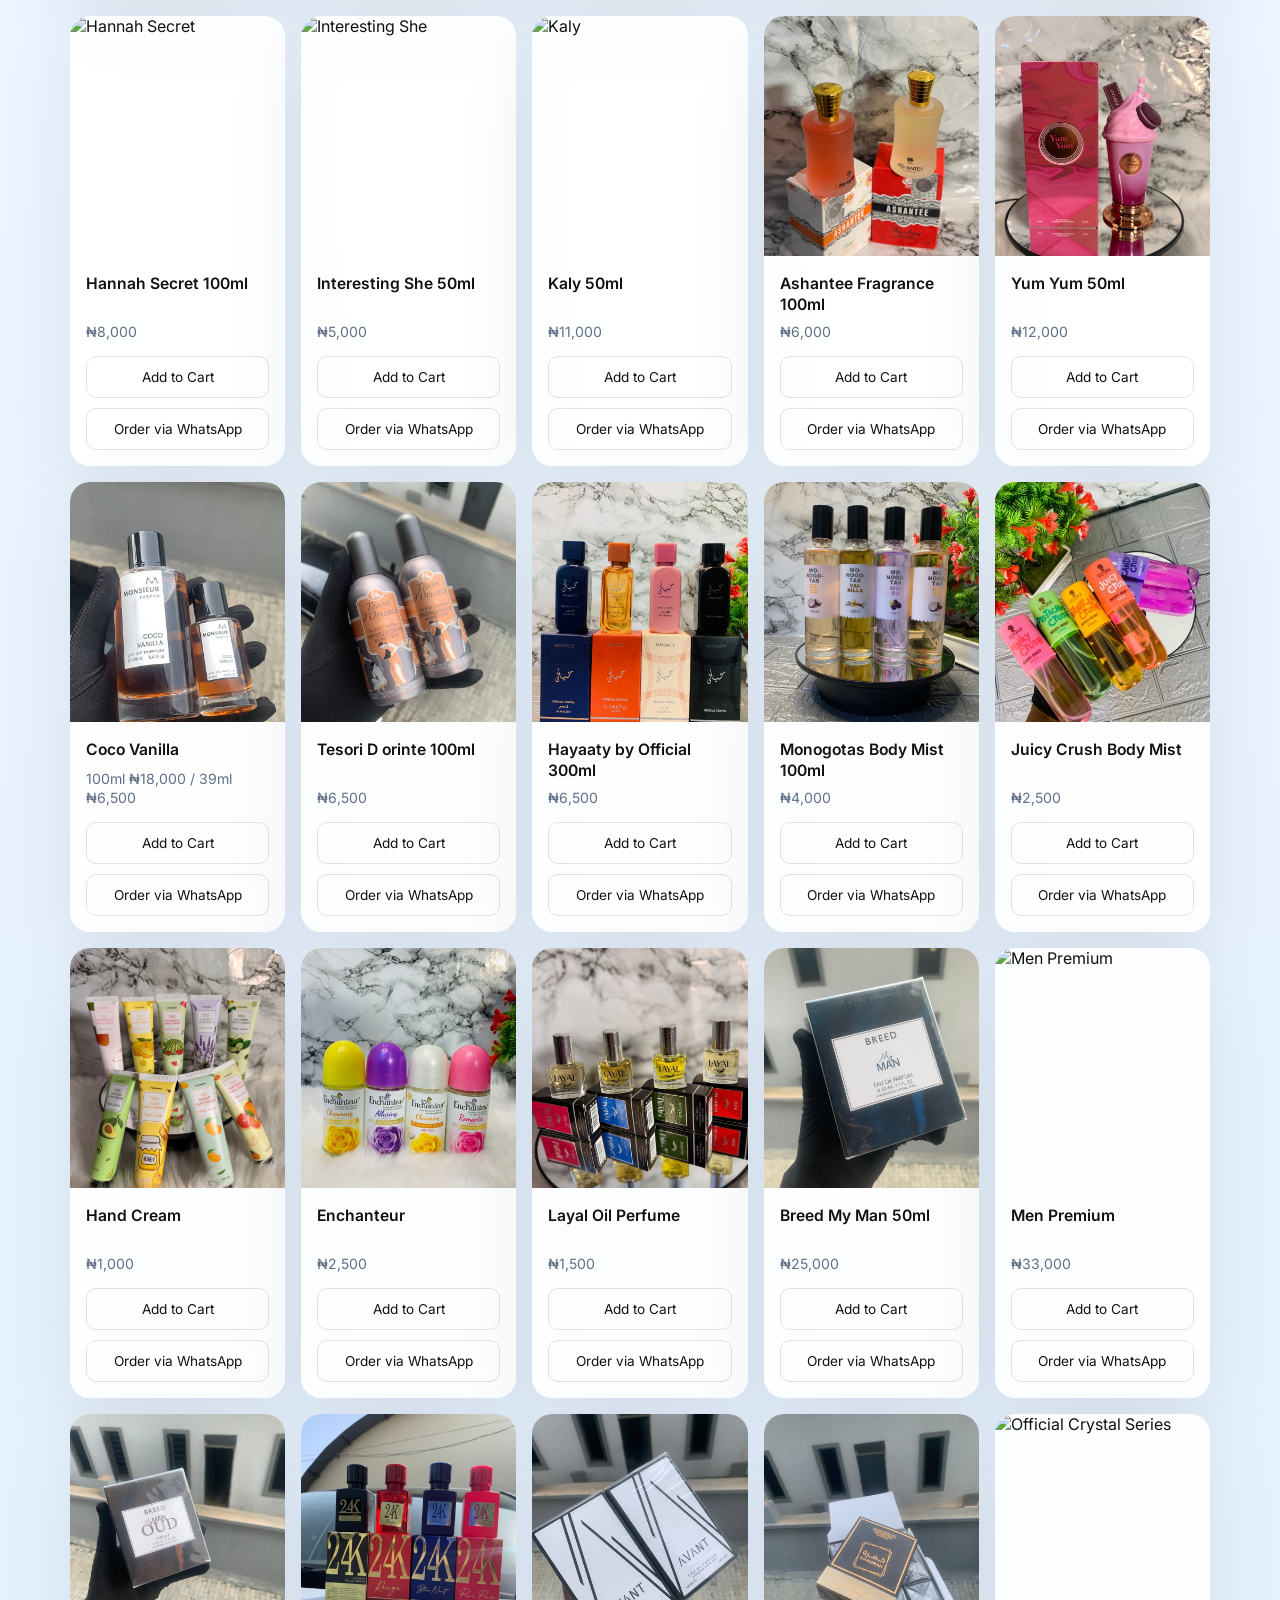
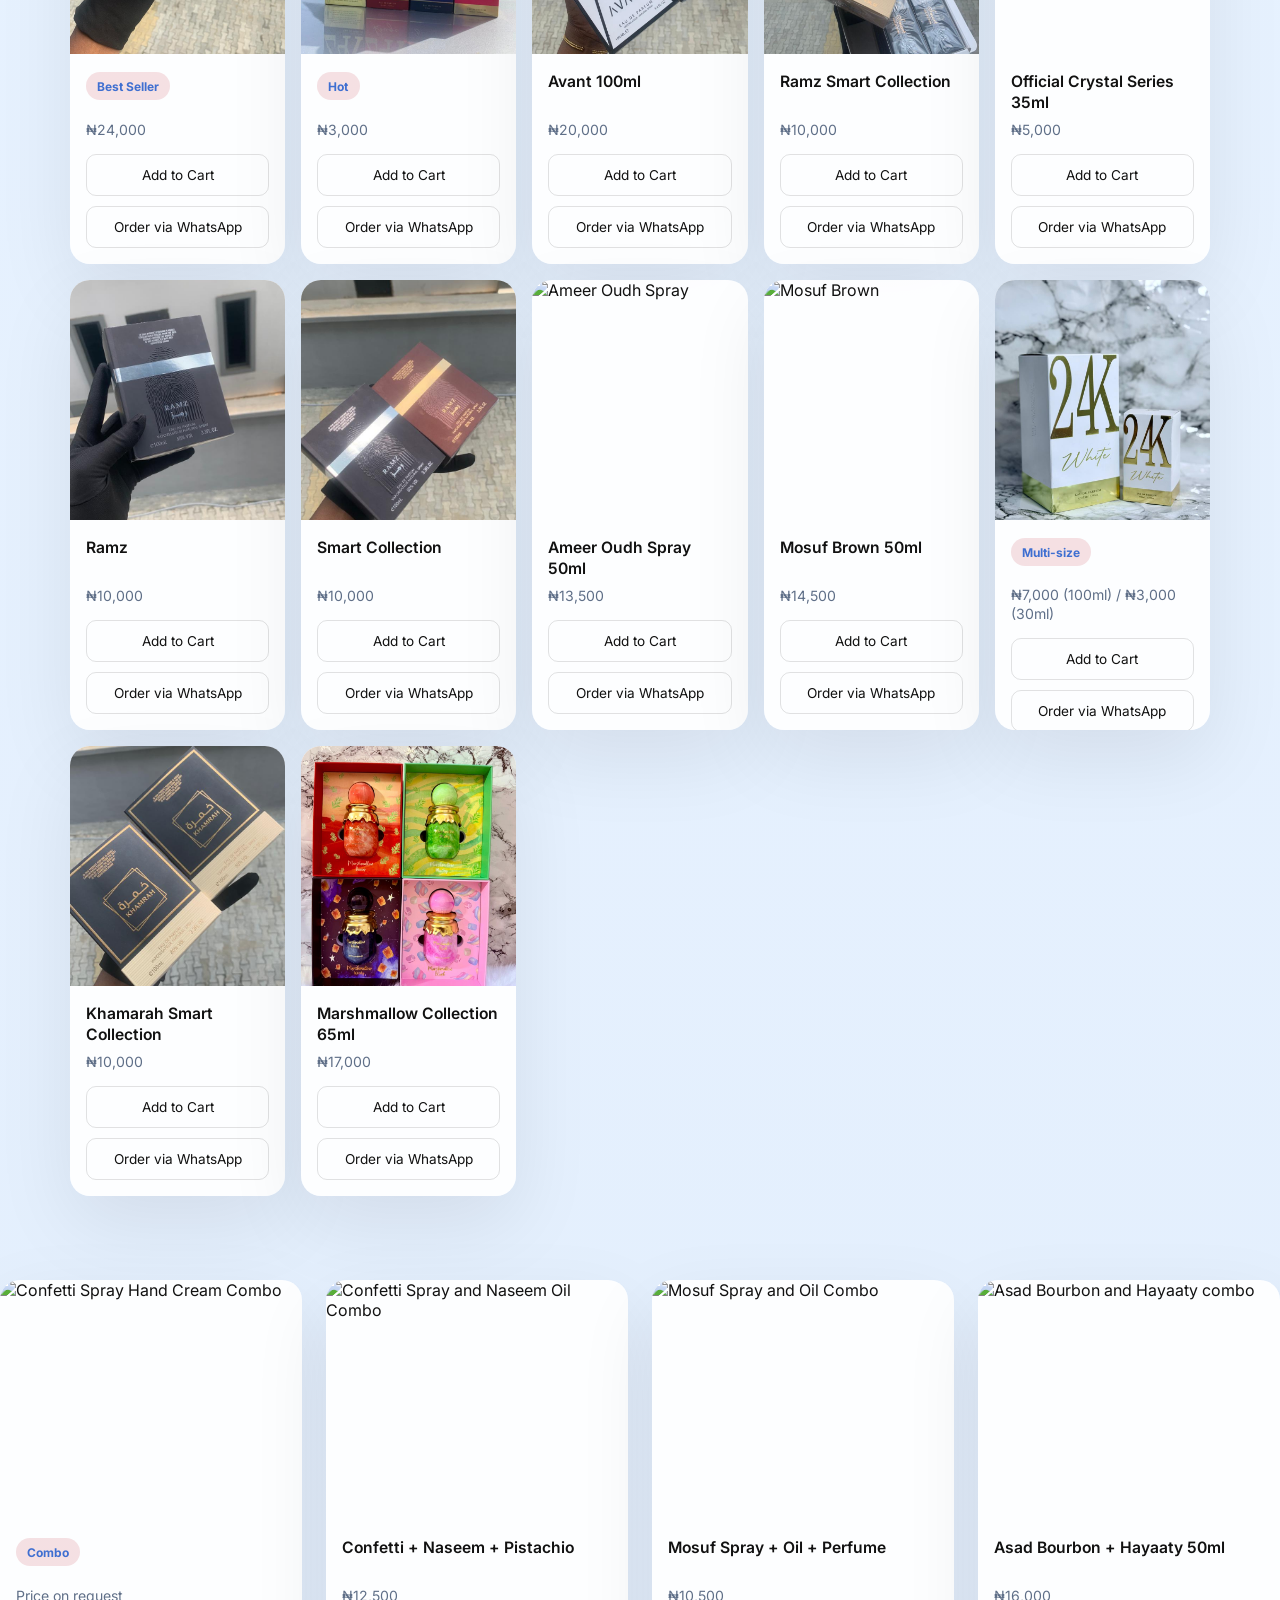
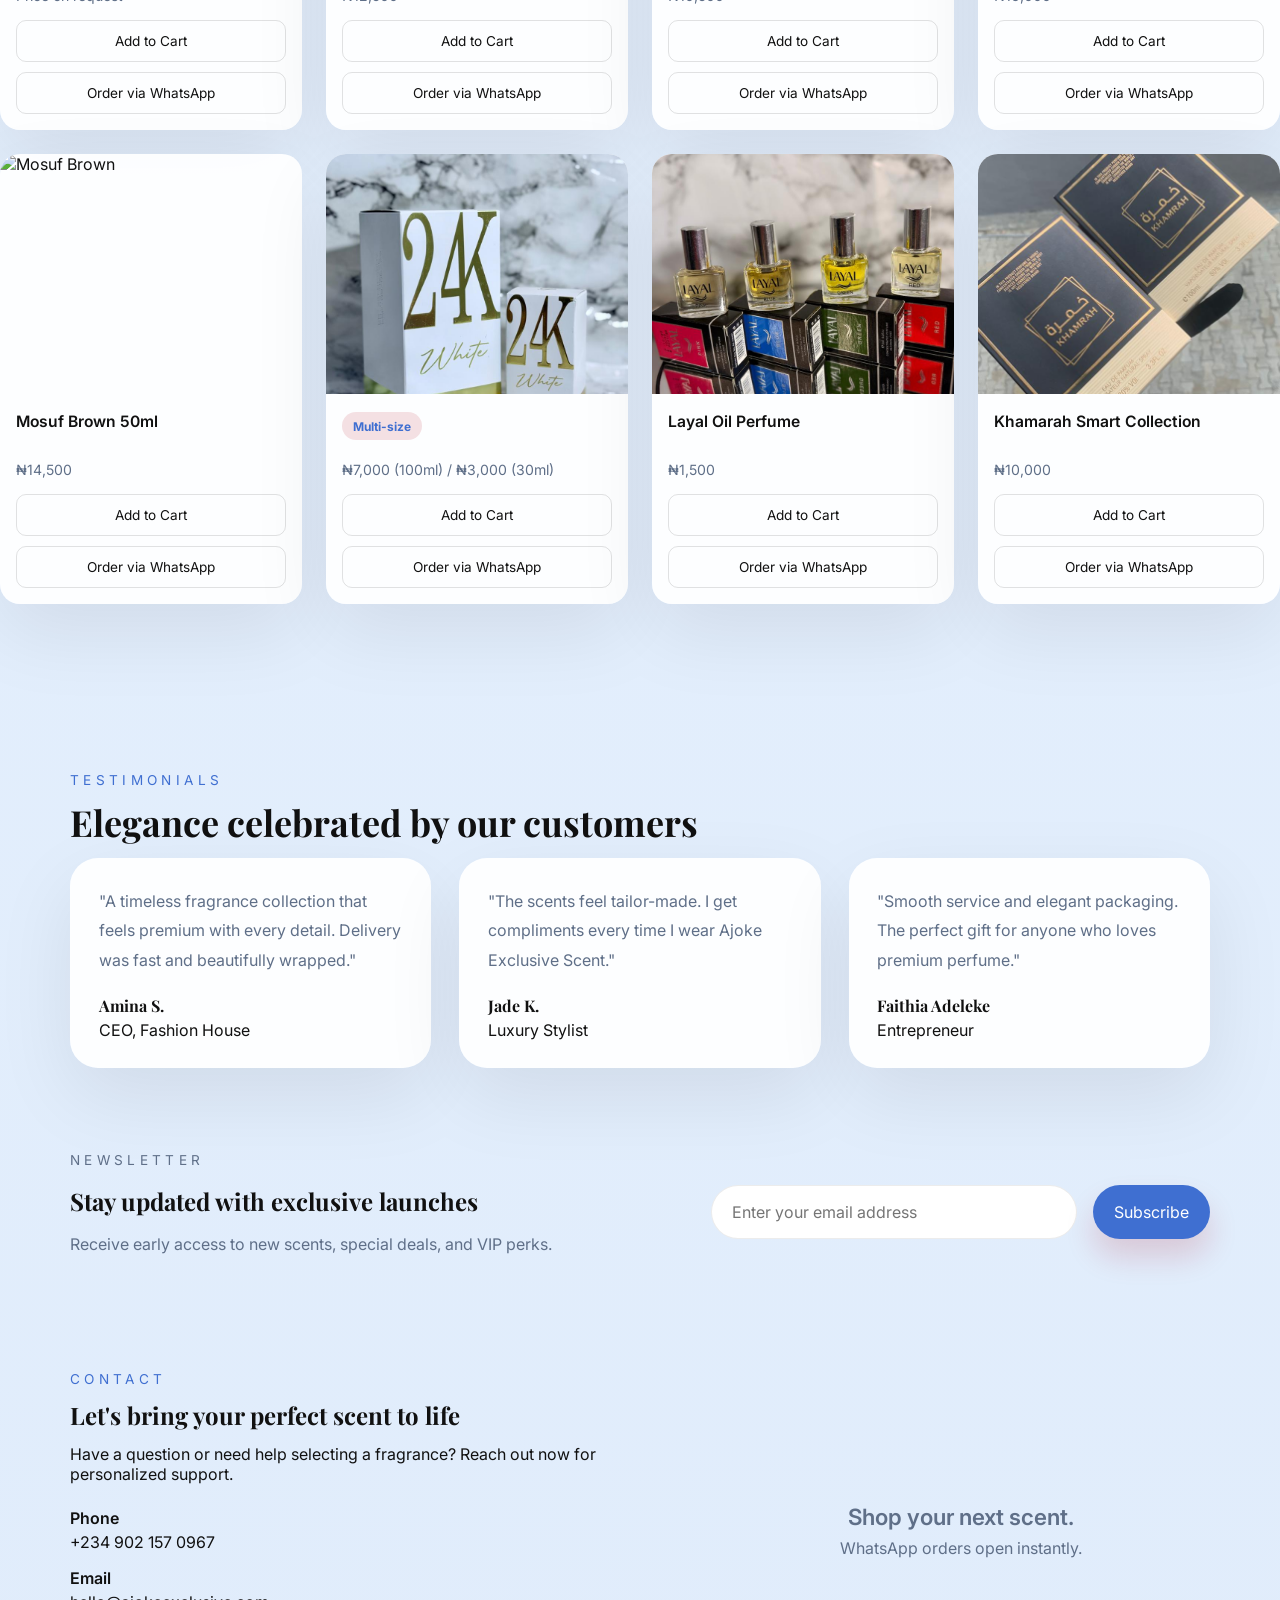
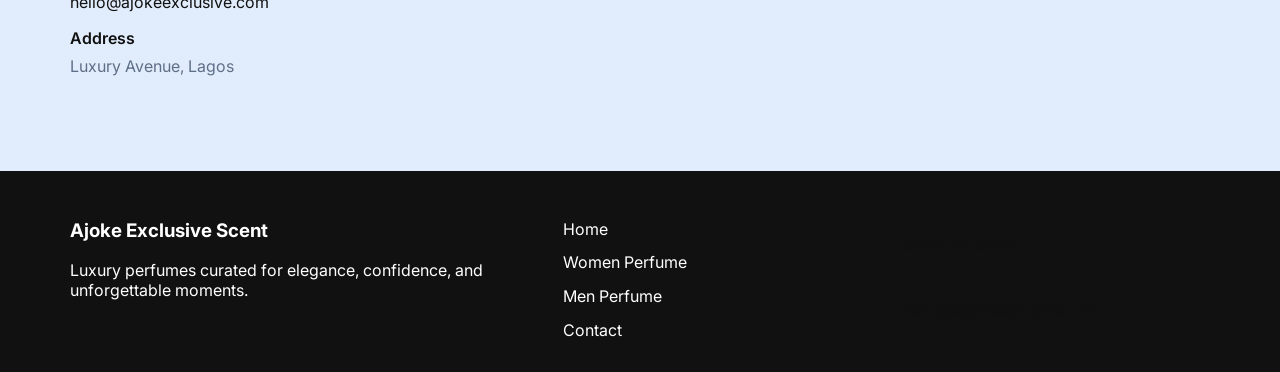
==== commit 38cf17d6: "Fix: Standardize all card and image sizes, fix combo categorization, and remove vertical images" ====
--- a/index.html
+++ b/index.html
@@ -40,13 +40,11 @@
         <span></span><span></span><span></span>
       </button>
       <div class="nav__menu" id="navMenu">
-        <a href="#home" data-filter="all">Home</a>
+        <a href="#home" data-filter="all" class="active">Home</a>
+        <a href="#productShowcase" data-filter="women">Women Perfume</a>
         <a href="#productShowcase" data-filter="men">Men Perfume</a>
-        <a href="#productShowcase" data-filter="women">Women Perfume</a>
-        <a href="#unisex" data-filter="unisex">Unisex Perfume</a>
-        <a href="#productShowcase" data-filter="hot">Hot Sales</a>
-        <a href="#productShowcase" data-filter="combo">Combo Sales</a>
-        <a href="#about">About</a>
+        <a href="#productShowcase" data-filter="unisex">Unisex Perfume</a>
+        <a href="#productShowcase" data-filter="combo">Combo Perfume</a>
         <a href="#contact">Contact</a>
       </div>
       <div class="nav__actions">
@@ -80,6 +78,893 @@
         </div>
       </section>
 
+      <!-- HOME PAGE: All Products from All Categories -->
+      <section class="image-gallery container" id="homeGallery">
+        <div class="section-header">
+          <div>
+            <p class="eyebrow">All Collections</p>
+            <h2>Complete Perfume Catalog</h2>
+            <p class="section-sub">Browse all our luxury perfumes - Women, Men, Unisex, and Combo collections in one place.</p>
+          </div>
+        </div>
+
+        <div class="gallery-grid">
+          <article class="gallery-card" data-category="women">
+            <img src="24k series black, white, red 100ml 7k.jpg" alt="24k series black white red 100ml" />
+            <div class="gallery-card__info">
+              <h3>24k Series Black, White, Red</h3>
+              <p>₦7,000</p>
+              <div class="product-card__actions">
+                <button class="button button--ghost add-cart" data-product="24k Series Black, White, Red">Add to Cart</button>
+                <button class="button button--outline whatsapp-link" data-message="24k Series Black, White, Red">Order via WhatsApp</button>
+              </div>
+            </div>
+          </article>
+          <article class="gallery-card" data-category="unisex">
+            <img src="9pm black,elixr, rebel 50ml 10k.jpg" alt="9PM Black Elixr Rebel 50ml" />
+            <div class="gallery-card__info">
+              <h3>9PM Black Elixr Rebel 50ml</h3>
+              <p>₦10,000</p>
+              <div class="product-card__actions">
+                <button class="button button--ghost add-cart" data-product="9PM Black Elixr Rebel 50ml">Add to Cart</button>
+                <button class="button button--outline whatsapp-link" data-message="9PM Black Elixr Rebel 50ml">Order via WhatsApp</button>
+              </div>
+            </div>
+          </article>
+          <article class="gallery-card" data-category="women">
+            <img src="active woman 80ml 14k.jpg" alt="Active Woman 80ml" />
+            <div class="gallery-card__info">
+              <h3>Active Woman 80ml</h3>
+              <p>₦14,000</p>
+              <div class="product-card__actions">
+                <button class="button button--ghost add-cart" data-product="Active Woman 80ml">Add to Cart</button>
+                <button class="button button--outline whatsapp-link" data-message="Active Woman 80ml">Order via WhatsApp</button>
+              </div>
+            </div>
+          </article>
+          <article class="gallery-card" data-category="women">
+            <img src="angham-by-lattafa-40k.jpeg" alt="Angham by Lattafa" />
+            <div class="gallery-card__info">
+              <h3>Angham by Lattafa</h3>
+              <p>₦40,000</p>
+              <div class="product-card__actions">
+                <button class="button button--ghost add-cart" data-product="Angham by Lattafa">Add to Cart</button>
+                <button class="button button--outline whatsapp-link" data-message="Angham by Lattafa">Order via WhatsApp</button>
+              </div>
+            </div>
+          </article>
+          <article class="gallery-card" data-category="men">
+            <img src="breed-my-man-50ml-25k.jpeg" alt="Breed My Man 50ml" />
+            <div class="gallery-card__info">
+              <h3>Breed My Man 50ml</h3>
+              <p>₦25,000</p>
+              <div class="product-card__actions">
+                <button class="button button--ghost add-cart" data-product="Breed My Man 50ml">Add to Cart</button>
+                <button class="button button--outline whatsapp-link" data-message="Breed My Man 50ml">Order via WhatsApp</button>
+              </div>
+            </div>
+          </article>
+          <article class="gallery-card" data-category="combo">
+            <img src="confetti spray 200ml hand cream   combo.jpg" alt="Confetti Spray 200ml Hand Cream Combo" />
+            <div class="gallery-card__info">
+              <h3>Confetti Spray + Hand Cream</h3>
+              <p>Price on request</p>
+              <div class="product-card__actions">
+                <button class="button button--ghost add-cart" data-product="Confetti Spray + Hand Cream">Add to Cart</button>
+                <button class="button button--outline whatsapp-link" data-message="Confetti Spray + Hand Cream">Order via WhatsApp</button>
+              </div>
+            </div>
+          </article>
+          <article class="gallery-card" data-category="combo">
+            <img src="confetti spray 200ml, naseem oil 24ml, pistachio crush 12,500 combo.jpg" alt="Confetti Spray and Naseem Oil Combo" />
+            <div class="gallery-card__info">
+              <h3>Confetti + Naseem + Pistachio</h3>
+              <p>₦12,500</p>
+              <div class="product-card__actions">
+                <button class="button button--ghost add-cart" data-product="Confetti + Naseem + Pistachio">Add to Cart</button>
+                <button class="button button--outline whatsapp-link" data-message="Confetti + Naseem + Pistachio">Order via WhatsApp</button>
+              </div>
+            </div>
+          </article>
+          <article class="gallery-card" data-category="women">
+            <img src="cosmo roll on 3,500.jpg" alt="Cosmo Roll On" />
+            <div class="gallery-card__info">
+              <h3>Cosmo Roll On</h3>
+              <p>₦3,500</p>
+              <div class="product-card__actions">
+                <button class="button button--ghost add-cart" data-product="Cosmo Roll On">Add to Cart</button>
+                <button class="button button--outline whatsapp-link" data-message="Cosmo Roll On">Order via WhatsApp</button>
+              </div>
+            </div>
+          </article>
+          <article class="gallery-card" data-category="women">
+            <img src="hannah secret 100ml 8k.jpg" alt="Hannah Secret 100ml" />
+            <div class="gallery-card__info">
+              <h3>Hannah Secret 100ml</h3>
+              <p>₦8,000</p>
+              <div class="product-card__actions">
+                <button class="button button--ghost add-cart" data-product="Hannah Secret 100ml">Add to Cart</button>
+                <button class="button button--outline whatsapp-link" data-message="Hannah Secret 100ml">Order via WhatsApp</button>
+              </div>
+            </div>
+          </article>
+          <article class="gallery-card" data-category="women">
+            <img src="interesting she 50ml 5k.jpg" alt="Interesting She 50ml" />
+            <div class="gallery-card__info">
+              <h3>Interesting She 50ml</h3>
+              <p>₦5,000</p>
+              <div class="product-card__actions">
+                <button class="button button--ghost add-cart" data-product="Interesting She 50ml">Add to Cart</button>
+                <button class="button button--outline whatsapp-link" data-message="Interesting She 50ml">Order via WhatsApp</button>
+              </div>
+            </div>
+          </article>
+          <article class="gallery-card" data-category="women">
+            <img src="kaly 50ml 11k.jpg" alt="Kaly 50ml" />
+            <div class="gallery-card__info">
+              <h3>Kaly 50ml</h3>
+              <p>₦11,000</p>
+              <div class="product-card__actions">
+                <button class="button button--ghost add-cart" data-product="Kaly 50ml">Add to Cart</button>
+                <button class="button button--outline whatsapp-link" data-message="Kaly 50ml">Order via WhatsApp</button>
+              </div>
+            </div>
+          </article>
+          <article class="gallery-card" data-category="men">
+            <img src="men 33k.jpg" alt="Men 33k" />
+            <div class="gallery-card__info">
+              <h3>Men Premium</h3>
+              <p>₦33,000</p>
+              <div class="product-card__actions">
+                <button class="button button--ghost add-cart" data-product="Men Premium">Add to Cart</button>
+                <button class="button button--outline whatsapp-link" data-message="Men Premium">Order via WhatsApp</button>
+              </div>
+            </div>
+          </article>
+          <article class="gallery-card" data-category="combo">
+            <img src="mosuf spray 200ml, mosuf oil 5ml, 50ml mosuf perfume 10,500.jpg" alt="Mosuf Spray and Oil Combo" />
+            <div class="gallery-card__info">
+              <h3>Mosuf Spray + Oil + Perfume</h3>
+              <p>₦10,500</p>
+              <div class="product-card__actions">
+                <button class="button button--ghost add-cart" data-product="Mosuf Spray + Oil + Perfume">Add to Cart</button>
+                <button class="button button--outline whatsapp-link" data-message="Mosuf Spray + Oil + Perfume">Order via WhatsApp</button>
+              </div>
+            </div>
+          </article>
+          <article class="gallery-card" data-category="unisex">
+            <img src="official crystal series 35ml 5k.jpg" alt="Official Crystal Series 35ml" />
+            <div class="gallery-card__info">
+              <h3>Official Crystal Series 35ml</h3>
+              <p>₦5,000</p>
+              <div class="product-card__actions">
+                <button class="button button--ghost add-cart" data-product="Official Crystal Series 35ml">Add to Cart</button>
+                <button class="button button--outline whatsapp-link" data-message="Official Crystal Series 35ml">Order via WhatsApp</button>
+              </div>
+            </div>
+          </article>
+         
+          <article class="gallery-card" data-category="combo">
+            <img src="asad bourbon 50ml, 50ml hayaaty (blue) 16k combo.jpg" alt="Asad Bourbon and Hayaaty" />
+            <div class="gallery-card__info">
+              <h3>Asad Bourbon + Hayaaty 50ml</h3>
+              <p>₦16,000</p>
+              <div class="product-card__actions">
+                <button class="button button--ghost add-cart" data-product="Asad Bourbon + Hayaaty 50ml">Add to Cart</button>
+                <button class="button button--outline whatsapp-link" data-message="Asad Bourbon + Hayaaty 50ml">Order via WhatsApp</button>
+              </div>
+            </div>
+          </article>
+          <article class="gallery-card" data-category="unisex">
+            <img src="mosuf brown 50ml, naseem oil 24ml, riggs body spray 200ml 14,500 combo.jpg" alt="Mosuf Brown" />
+            <div class="gallery-card__info">
+              <h3>Mosuf Brown 50ml</h3>
+              <p>₦14,500</p>
+              <div class="product-card__actions">
+                <button class="button button--ghost add-cart" data-product="Mosuf Brown 50ml">Add to Cart</button>
+                <button class="button button--outline whatsapp-link" data-message="Mosuf Brown 50ml">Order via WhatsApp</button>
+              </div>
+            </div>
+          </article>
+          <article class="gallery-card" data-category="unisex">
+            <img src="24k-white-100ml-7k-30ml-3k.jpeg" alt="24k White perfume" />
+            <div class="gallery-card__info">
+              <h3>24k White</h3>
+              <p>₦7,000 (100ml) / ₦3,000 (30ml)</p>
+              <div class="product-card__actions">
+                <button class="button button--ghost add-cart" data-product="24k White 100ml">Add to Cart</button>
+                <button class="button button--outline whatsapp-link" data-message="24k White 100ml">Order via WhatsApp</button>
+              </div>
+            </div>
+          </article>
+          <article class="gallery-card" data-category="home">
+            <img src="layal-oil-perfume.jpeg" alt="Layal Oil Perfume" />
+            <div class="gallery-card__info">
+              <h3>Layal Oil Perfume</h3>
+              <p>₦1,500</p>
+              <div class="product-card__actions">
+                <button class="button button--ghost add-cart" data-product="Layal Oil Perfume">Add to Cart</button>
+                <button class="button button--outline whatsapp-link" data-message="Layal Oil Perfume">Order via WhatsApp</button>
+              </div>
+            </div>
+          </article>
+          <article class="gallery-card" data-category="unisex">
+            <img src="khamarah-smart-collection-100ml-10k.jpeg" alt="Khamarah Smart Collection" />
+            <div class="gallery-card__info">
+              <h3>Khamarah Smart Collection</h3>
+              <p>₦10,000</p>
+              <div class="product-card__actions">
+                <button class="button button--ghost add-cart" data-product="Khamarah Smart Collection">Add to Cart</button>
+                <button class="button button--outline whatsapp-link" data-message="Khamarah Smart Collection">Order via WhatsApp</button>
+              </div>
+            </div>
+          </article>
+          <article class="gallery-card" data-category="women">
+            <img src="WhatsApp Image 2026-06-05 at 5.55.07 PM.jpeg" alt="Uploaded scent image" />
+            <div class="gallery-card__info">
+              <h3>Uploaded Scent Image 1</h3>
+              <p>Ask for price</p>
+              <div class="product-card__actions">
+                <button class="button button--ghost add-cart" data-product="Uploaded Scent Image 1">Add to Cart</button>
+                <button class="button button--outline whatsapp-link" data-message="Uploaded Scent Image 1">Order via WhatsApp</button>
+              </div>
+            </div>
+          </article>
+          <article class="gallery-card" data-category="women">
+            
+        </div>
+      </section>
+
+      <!-- WOMEN PERFUME SECTION -->
+      <section class="category-section container" id="womenSection">
+        <div class="section-header">
+          <div>
+            <p class="eyebrow">For Her</p>
+            <h2>Women Perfume</h2>
+            <p class="section-sub">Elegant and captivating scents designed for every woman.</p>
+          </div>
+        </div>
+
+        <div class="product-grid">
+          <article class="product-card" data-category="home">
+            <div class="product-card__image">
+              <img src="24k series black, white, red 100ml 7k.jpg" alt="24k series" />
+              <div class="quickview">Quick view</div>
+            </div>
+            <div class="product-card__info">
+              <h3>24k Series Black, White, Red</h3>
+              <p>₦7,000</p>
+              <div class="product-card__actions">
+                <button class="button button--ghost add-cart" data-product="24k Series Black, White, Red">Add to Cart</button>
+                <button class="button button--outline whatsapp-link" data-message="24k Series Black, White, Red">Order via WhatsApp</button>
+              </div>
+            </div>
+          </article>
+
+          <article class="product-card" data-category="women">
+            <div class="product-card__image">
+              <img src="9pm black,elixr, rebel 50ml 10k.jpg" alt="9PM Black Elixr Rebel" />
+              <div class="quickview">Quick view</div>
+            </div>
+            <div class="product-card__info">
+              <h3>9PM Black Elixr Rebel 50ml</h3>
+              <p>₦10,000</p>
+              <div class="product-card__actions">
+                <button class="button button--ghost add-cart" data-product="9PM Black Elixr Rebel 50ml">Add to Cart</button>
+                <button class="button button--outline whatsapp-link" data-message="9PM Black Elixr Rebel 50ml">Order via WhatsApp</button>
+              </div>
+            </div>
+          </article>
+
+          <article class="product-card" data-category="women">
+            <div class="product-card__image">
+              <img src="active woman 80ml 14k.jpg" alt="Active Woman" />
+              <div class="quickview">Quick view</div>
+            </div>
+            <div class="product-card__info">
+              <h3>Active Woman 80ml</h3>
+              <p>₦14,000</p>
+              <div class="product-card__actions">
+                <button class="button button--ghost add-cart" data-product="Active Woman 80ml">Add to Cart</button>
+                <button class="button button--outline whatsapp-link" data-message="Active Woman 80ml">Order via WhatsApp</button>
+              </div>
+            </div>
+          </article>
+
+          <article class="product-card" data-category="women">
+            <div class="product-card__image">
+              <img src="angham-by-lattafa-40k.jpeg" alt="Angham by Lattafa" />
+              <div class="quickview">Quick view</div>
+            </div>
+            <div class="product-card__info">
+              <h3>Angham by Lattafa</h3>
+              <p>₦40,000</p>
+              <div class="product-card__actions">
+                <button class="button button--ghost add-cart" data-product="Angham by Lattafa">Add to Cart</button>
+                <button class="button button--outline whatsapp-link" data-message="Angham by Lattafa">Order via WhatsApp</button>
+              </div>
+            </div>
+          </article>
+
+          <article class="product-card" data-category="women">
+            <div class="product-card__image">
+              <img src="cosmo roll on 3,500.jpg" alt="Cosmo Roll On" />
+              <div class="quickview">Quick view</div>
+            </div>
+            <div class="product-card__info">
+              <h3>Cosmo Roll On</h3>
+              <p>₦3,500</p>
+              <div class="product-card__actions">
+                <button class="button button--ghost add-cart" data-product="Cosmo Roll On">Add to Cart</button>
+                <button class="button button--outline whatsapp-link" data-message="Cosmo Roll On">Order via WhatsApp</button>
+              </div>
+            </div>
+          </article>
+
+          <article class="product-card" data-category="women">
+            <div class="product-card__image">
+              <img src="hannah secret 100ml 8k.jpg" alt="Hannah Secret" />
+              <div class="quickview">Quick view</div>
+            </div>
+            <div class="product-card__info">
+              <h3>Hannah Secret 100ml</h3>
+              <p>₦8,000</p>
+              <div class="product-card__actions">
+                <button class="button button--ghost add-cart" data-product="Hannah Secret 100ml">Add to Cart</button>
+                <button class="button button--outline whatsapp-link" data-message="Hannah Secret 100ml">Order via WhatsApp</button>
+              </div>
+            </div>
+          </article>
+
+          <article class="product-card" data-category="women">
+            <div class="product-card__image">
+              <img src="interesting she 50ml 5k.jpg" alt="Interesting She" />
+              <div class="quickview">Quick view</div>
+            </div>
+            <div class="product-card__info">
+              <h3>Interesting She 50ml</h3>
+              <p>₦5,000</p>
+              <div class="product-card__actions">
+                <button class="button button--ghost add-cart" data-product="Interesting She 50ml">Add to Cart</button>
+                <button class="button button--outline whatsapp-link" data-message="Interesting She 50ml">Order via WhatsApp</button>
+              </div>
+            </div>
+          </article>
+
+          <article class="product-card" data-category="women">
+            <div class="product-card__image">
+              <img src="kaly 50ml 11k.jpg" alt="Kaly" />
+              <div class="quickview">Quick view</div>
+            </div>
+            <div class="product-card__info">
+              <h3>Kaly 50ml</h3>
+              <p>₦11,000</p>
+              <div class="product-card__actions">
+                <button class="button button--ghost add-cart" data-product="Kaly 50ml">Add to Cart</button>
+                <button class="button button--outline whatsapp-link" data-message="Kaly 50ml">Order via WhatsApp</button>
+              </div>
+            </div>
+          </article>
+
+          <article class="product-card" data-category="women">
+            <div class="product-card__image">
+              <img src="ashantee-floral-and-far-away-100ml-6k.jpeg" alt="Ashantee fragrance" />
+              <div class="quickview">Quick view</div>
+            </div>
+            <div class="product-card__info">
+              <h3>Ashantee Fragrance 100ml</h3>
+              <p>₦6,000</p>
+              <div class="product-card__actions">
+                <button class="button button--ghost add-cart" data-product="Ashantee fragrance 100ml">Add to Cart</button>
+                <button class="button button--outline whatsapp-link" data-message="Ashantee fragrance 100ml">Order via WhatsApp</button>
+              </div>
+            </div>
+          </article>
+
+          <article class="product-card" data-category="women">
+            <div class="product-card__image">
+              <img src="yum-yum-perfume-50ml-12k.jpeg" alt="Yum Yum" />
+              <div class="quickview">Quick view</div>
+            </div>
+            <div class="product-card__info">
+              <h3>Yum Yum 50ml</h3>
+              <p>₦12,000</p>
+              <div class="product-card__actions">
+                <button class="button button--ghost add-cart" data-product="Yum Yum 50ml">Add to Cart</button>
+                <button class="button button--outline whatsapp-link" data-message="Yum Yum 50ml">Order via WhatsApp</button>
+              </div>
+            </div>
+          </article>
+
+          <article class="product-card" data-category="women">
+            <div class="product-card__image">
+              <img src="coco-vanilla-100ml-18k-39ml-6500.jpeg" alt="Coco Vanilla" />
+              <div class="quickview">Quick view</div>
+            </div>
+            <div class="product-card__info">
+              <h3>Coco Vanilla</h3>
+              <p>100ml ₦18,000 / 39ml ₦6,500</p>
+              <div class="product-card__actions">
+                <button class="button button--ghost add-cart" data-product="Coco Vanilla">Add to Cart</button>
+                <button class="button button--outline whatsapp-link" data-message="Coco Vanilla">Order via WhatsApp</button>
+              </div>
+            </div>
+          </article>
+
+          <article class="product-card" data-category="women">
+            <div class="product-card__image">
+              <img src="tesori-can-100ml-6500.jpeg" alt="Tesori D orinte" />
+              <div class="quickview">Quick view</div>
+            </div>
+            <div class="product-card__info">
+              <h3>Tesori D orinte 100ml</h3>
+              <p>₦6,500</p>
+              <div class="product-card__actions">
+                <button class="button button--ghost add-cart" data-product="Tesori D orinte 100ml">Add to Cart</button>
+                <button class="button button--outline whatsapp-link" data-message="Tesori D orinte 100ml">Order via WhatsApp</button>
+              </div>
+            </div>
+          </article>
+
+          <article class="product-card" data-category="women">
+            <div class="product-card__image">
+              <img src="hayaaty.jpeg" alt="Hayaaty by Official" />
+              <div class="quickview">Quick view</div>
+            </div>
+            <div class="product-card__info">
+              <h3>Hayaaty by Official 300ml</h3>
+              <p>₦6,500</p>
+              <div class="product-card__actions">
+                <button class="button button--ghost add-cart" data-product="Hayaaty by Official 300ml">Add to Cart</button>
+                <button class="button button--outline whatsapp-link" data-message="Hayaaty by Official 300ml">Order via WhatsApp</button>
+              </div>
+            </div>
+          </article>
+
+          <article class="product-card" data-category="women">
+            <div class="product-card__image">
+              <img src="monogotas-100ml-body-mist-4k.jpeg" alt="Monogotas Body Mist" />
+              <div class="quickview">Quick view</div>
+            </div>
+            <div class="product-card__info">
+              <h3>Monogotas Body Mist 100ml</h3>
+              <p>₦4,000</p>
+              <div class="product-card__actions">
+                <button class="button button--ghost add-cart" data-product="Monogotas Body Mist 100ml">Add to Cart</button>
+                <button class="button button--outline whatsapp-link" data-message="Monogotas Body Mist 100ml">Order via WhatsApp</button>
+              </div>
+            </div>
+          </article>
+
+          <article class="product-card" data-category="women">
+            <div class="product-card__image">
+              <img src="juicy-crush-body-mist-2500.jpeg" alt="Juicy Crush Body Mist" />
+              <div class="quickview">Quick view</div>
+            </div>
+            <div class="product-card__info">
+              <h3>Juicy Crush Body Mist</h3>
+              <p>₦2,500</p>
+              <div class="product-card__actions">
+                <button class="button button--ghost add-cart" data-product="Juicy Crush Body Mist">Add to Cart</button>
+                <button class="button button--outline whatsapp-link" data-message="Juicy Crush Body Mist">Order via WhatsApp</button>
+              </div>
+            </div>
+          </article>
+
+          <article class="product-card" data-category="women">
+            <div class="product-card__image">
+              <img src="hand-cream-1k.jpeg" alt="Hand Cream" />
+              <div class="quickview">Quick view</div>
+            </div>
+            <div class="product-card__info">
+              <h3>Hand Cream</h3>
+              <p>₦1,000</p>
+              <div class="product-card__actions">
+                <button class="button button--ghost add-cart" data-product="Hand Cream">Add to Cart</button>
+                <button class="button button--outline whatsapp-link" data-message="Hand Cream">Order via WhatsApp</button>
+              </div>
+            </div>
+          </article>
+
+          <article class="product-card" data-category="women">
+            <div class="product-card__image">
+              <img src="enchantur-roll-on.jpeg" alt="Enchanteur" />
+              <div class="quickview">Quick view</div>
+            </div>
+            <div class="product-card__info">
+              <h3>Enchanteur</h3>
+              <p>₦2,500</p>
+              <div class="product-card__actions">
+                <button class="button button--ghost add-cart" data-product="Enchanteur">Add to Cart</button>
+                <button class="button button--outline whatsapp-link" data-message="Enchanteur">Order via WhatsApp</button>
+              </div>
+            </div>
+          </article>
+
+          <article class="product-card" data-category="women">
+            <div class="product-card__image">
+              <img src="layal-oil-perfume.jpeg" alt="Layal Oil Perfume" />
+              <div class="quickview">Quick view</div>
+            </div>
+            <div class="product-card__info">
+              <h3>Layal Oil Perfume</h3>
+              <p>₦1,500</p>
+              <div class="product-card__actions">
+                <button class="button button--ghost add-cart" data-product="Layal Oil Perfume">Add to Cart</button>
+                <button class="button button--outline whatsapp-link" data-message="Layal Oil Perfume">Order via WhatsApp</button>
+              </div>
+            </div>
+          </article>
+        </div>
+      </section>
+
+      <!-- MEN PERFUME SECTION -->
+      <section class="category-section container" id="menSection">
+        <div class="section-header">
+          <div>
+            <p class="eyebrow">For Him</p>
+            <h2>Men Perfume</h2>
+            <p class="section-sub">Bold and sophisticated fragrances designed for the modern man.</p>
+          </div>
+        </div>
+
+        <div class="product-grid">
+          <article class="product-card" data-category="men">
+            <div class="product-card__image">
+              <img src="breed-my-man-50ml-25k.jpeg" alt="Breed My Man" />
+              <div class="quickview">Quick view</div>
+            </div>
+            <div class="product-card__info">
+              <h3>Breed My Man 50ml</h3>
+              <p>₦25,000</p>
+              <div class="product-card__actions">
+                <button class="button button--ghost add-cart" data-product="Breed My Man 50ml">Add to Cart</button>
+                <button class="button button--outline whatsapp-link" data-message="Breed My Man 50ml">Order via WhatsApp</button>
+              </div>
+            </div>
+          </article>
+
+          <article class="product-card" data-category="men">
+            <div class="product-card__image">
+              <img src="men 33k.jpg" alt="Men Premium" />
+              <div class="quickview">Quick view</div>
+            </div>
+            <div class="product-card__info">
+              <h3>Men Premium</h3>
+              <p>₦33,000</p>
+              <div class="product-card__actions">
+                <button class="button button--ghost add-cart" data-product="Men Premium">Add to Cart</button>
+                <button class="button button--outline whatsapp-link" data-message="Men Premium">Order via WhatsApp</button>
+              </div>
+            </div>
+          </article>
+
+          <article class="product-card" data-category="men">
+            <div class="product-card__image">
+              <img src="breed-my-man-oud-50ml-24k.jpeg" alt="Breed my man oud" />
+              <div class="quickview">Quick view</div>
+            </div>
+            <div class="product-card__info">
+              <span class="product-card__badge">Best Seller</span>
+              <h3>Breed My Man Oud 50ml</h3>
+              <p>₦24,000</p>
+              <div class="product-card__actions">
+                <button class="button button--ghost add-cart" data-product="Breed my man oud 50ml.">Add to Cart</button>
+                <button class="button button--outline whatsapp-link" data-message="Breed my man oud 50ml.">Order via WhatsApp</button>
+              </div>
+            </div>
+          </article>
+
+          <article class="product-card" data-category="men">
+            <div class="product-card__image">
+              <img src="24k-bleu-nuit-30ml-24k.jpeg" alt="24k Bleu Nuit" />
+              <div class="quickview">Quick view</div>
+            </div>
+            <div class="product-card__info">
+              <span class="product-card__badge">Hot</span>
+              <h3>24k 30ml Bleu Nuit</h3>
+              <p>₦3,000</p>
+              <div class="product-card__actions">
+                <button class="button button--ghost add-cart" data-product="24k 30ml">Add to Cart</button>
+                <button class="button button--outline whatsapp-link" data-message="24k 30ml">Order via WhatsApp</button>
+              </div>
+            </div>
+          </article>
+
+          <article class="product-card" data-category="men">
+            <div class="product-card__image">
+              <img src="avant-100ml-20k.jpeg" alt="Avant" />
+              <div class="quickview">Quick view</div>
+            </div>
+            <div class="product-card__info">
+              <h3>Avant 100ml</h3>
+              <p>₦20,000</p>
+              <div class="product-card__actions">
+                <button class="button button--ghost add-cart" data-product="Avant 100ml">Add to Cart</button>
+                <button class="button button--outline whatsapp-link" data-message="Avant 100ml">Order via WhatsApp</button>
+              </div>
+            </div>
+          </article>
+
+          <article class="product-card" data-category="men">
+            <div class="product-card__image">
+              <img src="ramz-smart-collection-100ml-10k.jpeg" alt="Ramz Smart Collection" />
+              <div class="quickview">Quick view</div>
+            </div>
+            <div class="product-card__info">
+              <h3>Ramz Smart Collection</h3>
+              <p>₦10,000</p>
+              <div class="product-card__actions">
+                <button class="button button--ghost add-cart" data-product="Ramz Smart Collection">Add to Cart</button>
+                <button class="button button--outline whatsapp-link" data-message="Ramz Smart Collection">Order via WhatsApp</button>
+              </div>
+            </div>
+          </article>
+        </div>
+      </section>
+
+      <!-- UNISEX PERFUME SECTION -->
+      <section class="category-section container" id="unisexSection">
+        <div class="section-header">
+          <div>
+            <p class="eyebrow">For Everyone</p>
+            <h2>Unisex Perfume</h2>
+            <p class="section-sub">Balanced fragrances designed for everyone.</p>
+          </div>
+        </div>
+
+        <div class="product-grid">
+          <article class="product-card" data-category="unisex">
+            <div class="product-card__image">
+              <img src="official crystal series 35ml 5k.jpg" alt="Official Crystal Series" />
+              <div class="quickview">Quick view</div>
+            </div>
+            <div class="product-card__info">
+              <h3>Official Crystal Series 35ml</h3>
+              <p>₦5,000</p>
+              <div class="product-card__actions">
+                <button class="button button--ghost add-cart" data-product="Official Crystal Series 35ml">Add to Cart</button>
+                <button class="button button--outline whatsapp-link" data-message="Official Crystal Series 35ml">Order via WhatsApp</button>
+              </div>
+            </div>
+          </article>
+
+          <article class="product-card" data-category="unisex">
+            <div class="product-card__image">
+              <img src="ramz.jpeg" alt="Ramz unisex" />
+              <div class="quickview">Quick view</div>
+            </div>
+            <div class="product-card__info">
+              <h3>Ramz</h3>
+              <p>₦10,000</p>
+              <div class="product-card__actions">
+                <button class="button button--ghost add-cart" data-product="Ramz">Add to Cart</button>
+                <button class="button button--outline whatsapp-link" data-message="Ramz">Order via WhatsApp</button>
+              </div>
+            </div>
+          </article>
+
+          <article class="product-card" data-category="unisex">
+            <div class="product-card__image">
+              <img src="smart-collection.jpeg" alt="Smart Collection" />
+              <div class="quickview">Quick view</div>
+            </div>
+            <div class="product-card__info">
+              <h3>Smart Collection</h3>
+              <p>₦10,000</p>
+              <div class="product-card__actions">
+                <button class="button button--ghost add-cart" data-product="Smart Collection">Add to Cart</button>
+                <button class="button button--outline whatsapp-link" data-message="Smart Collection">Order via WhatsApp</button>
+              </div>
+            </div>
+          </article>
+
+          <article class="product-card" data-category="unisex">
+            <div class="product-card__image">
+              <img src="ameer oudh spray 50ml ameer perfume 13,500 combo.jpg" alt="Ameer Oudh Spray" />
+              <div class="quickview">Quick view</div>
+            </div>
+            <div class="product-card__info">
+              <h3>Ameer Oudh Spray 50ml</h3>
+              <p>₦13,500</p>
+              <div class="product-card__actions">
+                <button class="button button--ghost add-cart" data-product="Ameer Oudh Spray 50ml">Add to Cart</button>
+                <button class="button button--outline whatsapp-link" data-message="Ameer Oudh Spray 50ml">Order via WhatsApp</button>
+              </div>
+            </div>
+          </article>
+
+          <article class="product-card" data-category="unisex">
+            <div class="product-card__image">
+              <img src="mosuf brown 50ml, naseem oil 24ml, riggs body spray 200ml 14,500 combo.jpg" alt="Mosuf Brown" />
+              <div class="quickview">Quick view</div>
+            </div>
+            <div class="product-card__info">
+              <h3>Mosuf Brown 50ml</h3>
+              <p>₦14,500</p>
+              <div class="product-card__actions">
+                <button class="button button--ghost add-cart" data-product="Mosuf Brown 50ml">Add to Cart</button>
+                <button class="button button--outline whatsapp-link" data-message="Mosuf Brown 50ml">Order via WhatsApp</button>
+              </div>
+            </div>
+          </article>
+
+          <article class="product-card" data-category="unisex">
+            <div class="product-card__image">
+              <img src="24k-white-100ml-7k-30ml-3k.jpeg" alt="24k White perfume" />
+              <div class="quickview">Quick view</div>
+            </div>
+            <div class="product-card__info">
+              <span class="product-card__badge">Multi-size</span>
+              <h3>24k White</h3>
+              <p>₦7,000 (100ml) / ₦3,000 (30ml)</p>
+              <div class="product-card__actions">
+                <button class="button button--ghost add-cart" data-product="24k White 100ml">Add to Cart</button>
+                <button class="button button--outline whatsapp-link" data-message="24k White 100ml">Order via WhatsApp</button>
+              </div>
+            </div>
+          </article>
+
+          <article class="product-card" data-category="unisex">
+            <div class="product-card__image">
+              <img src="khamarah-smart-collection-100ml-10k.jpeg" alt="Khamarah Smart Collection" />
+              <div class="quickview">Quick view</div>
+            </div>
+            <div class="product-card__info">
+              <h3>Khamarah Smart Collection</h3>
+              <p>₦10,000</p>
+              <div class="product-card__actions">
+                <button class="button button--ghost add-cart" data-product="Khamarah Smart Collection">Add to Cart</button>
+                <button class="button button--outline whatsapp-link" data-message="Khamarah Smart Collection">Order via WhatsApp</button>
+              </div>
+            </div>
+          </article>
+
+          <article class="product-card" data-category="women">
+            <div class="product-card__image">
+              <img src="marshmallow-collection-65ml-17k.jpeg" alt="Marshmallow Collection" />
+              <div class="quickview">Quick view</div>
+            </div>
+            <div class="product-card__info">
+              <h3>Marshmallow Collection 65ml</h3>
+              <p>₦17,000</p>
+              <div class="product-card__actions">
+                <button class="button button--ghost add-cart" data-product="Marshmallow Collection 65ml">Add to Cart</button>
+                <button class="button button--outline whatsapp-link" data-message="Marshmallow Collection 65ml">Order via WhatsApp</button>
+              </div>
+            </div>
+          </article>
+        </div>
+      </section>
+        <div class="product-grid">
+          <article class="product-card" data-category="combo">
+            <div class="product-card__image">
+              <img src="confetti spray 200ml hand cream   combo.jpg" alt="Confetti Spray Hand Cream Combo" />
+              <div class="quickview">Quick view</div>
+            </div>
+            <div class="product-card__info">
+              <span class="product-card__badge">Combo</span>
+              <h3>Confetti Spray + Hand Cream</h3>
+              <p>Price on request</p>
+              <div class="product-card__actions">
+                <button class="button button--ghost add-cart" data-product="Confetti Spray + Hand Cream">Add to Cart</button>
+                <button class="button button--outline whatsapp-link" data-message="Confetti Spray + Hand Cream">Order via WhatsApp</button>
+              </div>
+            </div>
+          </article>
+
+          <article class="product-card" data-category="combo">
+            <div class="product-card__image">
+              <img src="confetti spray 200ml, naseem oil 24ml, pistachio crush 12,500 combo.jpg" alt="Confetti Spray and Naseem Oil Combo" />
+              <div class="quickview">Quick view</div>
+            </div>
+            <div class="product-card__info">
+              <h3>Confetti + Naseem + Pistachio</h3>
+              <p>₦12,500</p>
+              <div class="product-card__actions">
+                <button class="button button--ghost add-cart" data-product="Confetti + Naseem + Pistachio">Add to Cart</button>
+                <button class="button button--outline whatsapp-link" data-message="Confetti + Naseem + Pistachio">Order via WhatsApp</button>
+              </div>
+            </div>
+          </article>
+
+          <article class="product-card" data-category="combo">
+            <div class="product-card__image">
+              <img src="mosuf spray 200ml, mosuf oil 5ml, 50ml mosuf perfume 10,500.jpg" alt="Mosuf Spray and Oil Combo" />
+              <div class="quickview">Quick view</div>
+            </div>
+            <div class="product-card__info">
+              
+              <h3>Mosuf Spray + Oil + Perfume</h3>
+              <p>₦10,500</p>
+              <div class="product-card__actions">
+                <button class="button button--ghost add-cart" data-product="Mosuf Spray + Oil + Perfume">Add to Cart</button>
+                <button class="button button--outline whatsapp-link" data-message="Mosuf Spray + Oil + Perfume">Order via WhatsApp</button>
+              </div>
+            </div>
+          </article>
+
+         
+
+          <article class="product-card" data-category="combo">
+            <div class="product-card__image">
+              <img src="asad bourbon 50ml, 50ml hayaaty (blue) 16k combo.jpg" alt="Asad Bourbon and Hayaaty combo" />
+              <div class="quickview">Quick view</div>
+            </div>
+            <div class="product-card__info">
+              
+              <h3>Asad Bourbon + Hayaaty 50ml</h3>
+              <p>₦16,000</p>
+              <div class="product-card__actions">
+                <button class="button button--ghost add-cart" data-product="Asad Bourbon + Hayaaty 50ml">Add to Cart</button>
+                <button class="button button--outline whatsapp-link" data-message="Asad Bourbon + Hayaaty 50ml">Order via WhatsApp</button>
+              </div>
+            </div>
+          </article>
+
+          <article class="product-card" data-category="unisex">
+            <div class="product-card__image">
+              <img src="mosuf brown 50ml, naseem oil 24ml, riggs body spray 200ml 14,500 combo.jpg" alt="Mosuf Brown" />
+              <div class="quickview">Quick view</div>
+            </div>
+            <div class="product-card__info">
+              <h3>Mosuf Brown 50ml</h3>
+              <p>₦14,500</p>
+              <div class="product-card__actions">
+                <button class="button button--ghost add-cart" data-product="Mosuf Brown 50ml">Add to Cart</button>
+                <button class="button button--outline whatsapp-link" data-message="Mosuf Brown 50ml">Order via WhatsApp</button>
+              </div>
+            </div>
+          </article>
+
+          <article class="product-card" data-category="unisex">
+            <div class="product-card__image">
+              <img src="24k-white-100ml-7k-30ml-3k.jpeg" alt="24k White perfume" />
+              <div class="quickview">Quick view</div>
+            </div>
+            <div class="product-card__info">
+              <span class="product-card__badge">Multi-size</span>
+              <h3>24k White</h3>
+              <p>₦7,000 (100ml) / ₦3,000 (30ml)</p>
+              <div class="product-card__actions">
+                <button class="button button--ghost add-cart" data-product="24k White 100ml">Add to Cart</button>
+                <button class="button button--outline whatsapp-link" data-message="24k White 100ml">Order via WhatsApp</button>
+              </div>
+            </div>
+          </article>
+
+          <article class="product-card" data-category="women">
+            <div class="product-card__image">
+              <img src="layal-oil-perfume.jpeg" alt="Layal Oil Perfume" />
+              <div class="quickview">Quick view</div>
+            </div>
+            <div class="product-card__info">
+              <h3>Layal Oil Perfume</h3>
+              <p>₦1,500</p>
+              <div class="product-card__actions">
+                <button class="button button--ghost add-cart" data-product="Layal Oil Perfume">Add to Cart</button>
+                <button class="button button--outline whatsapp-link" data-message="Layal Oil Perfume">Order via WhatsApp</button>
+              </div>
+            </div>
+          </article>
+
+          <article class="product-card" data-category="unisex">
+            <div class="product-card__image">
+              <img src="khamarah-smart-collection-100ml-10k.jpeg" alt="Khamarah Smart Collection" />
+              <div class="quickview">Quick view</div>
+            </div>
+            <div class="product-card__info">
+              <h3>Khamarah Smart Collection</h3>
+              <p>₦10,000</p>
+              <div class="product-card__actions">
+                <button class="button button--ghost add-cart" data-product="Khamarah Smart Collection">Add to Cart</button>
+                <button class="button button--outline whatsapp-link" data-message="Khamarah Smart Collection">Order via WhatsApp</button>
+              </div>
+            </div>
+          </article>
+        </div>
+      </section>
+
       <section class="search-panel container">
         <div class="search-panel__left">
           <h2>Browse Exclusive Perfumes</h2>
@@ -91,451 +976,8 @@
             <button class="filter-button active" data-filter="all">All</button>
             <button class="filter-button" data-filter="men">Men</button>
             <button class="filter-button" data-filter="women">Women</button>
-            <button class="filter-button" data-filter="hot">Hot</button>
             <button class="filter-button" data-filter="combo">Combo</button>
           </div>
-        </div>
-      </section>
-
-      <section class="product-showcase container" id="unisex">
-        <div class="section-header">
-          <div>
-            <p class="eyebrow">Unisex Collection</p>
-            <h2>Unisex Scents</h2>
-            <p class="section-sub">Balanced fragrances designed for everyone.</p>
-          </div>
-        </div>
-
-        <div class="product-grid">
-          <article class="product-card" data-category="unisex">
-            <div class="product-card__image">
-              <img src="ramz.jpeg" alt="Ramz unisex scent" />
-              <div class="quickview">Quick view</div>
-            </div>
-            <div class="product-card__info">
-              <h3>Ramz</h3>
-              <p>Unisex signature scent with woody amber notes.</p>
-              <div class="product-card__meta">
-                <div class="product-card__price">₦10,000</div>
-              </div>
-              <div class="product-card__actions">
-                <button class="button button--ghost add-cart" data-product="Ramz">Add to Cart</button>
-                <button class="button button--outline whatsapp-link" data-message="Ramz">Order via WhatsApp</button>
-              </div>
-            </div>
-          </article>
-
-          <article class="product-card" data-category="unisex">
-            <div class="product-card__image">
-              <img src="smart-collection.jpeg" alt="Smart Collection unisex" />
-              <div class="quickview">Quick view</div>
-            </div>
-            <div class="product-card__info">
-              <h3>Smart Collection</h3>
-              <p>Modern unisex blend for daily elegance.</p>
-              <div class="product-card__meta">
-                <div class="product-card__price">₦10,000</div>
-              </div>
-              <div class="product-card__actions">
-                <button class="button button--ghost add-cart" data-product="Smart Collection">Add to Cart</button>
-                <button class="button button--outline whatsapp-link" data-message="Smart Collection">Order via WhatsApp</button>
-              </div>
-            </div>
-          </article>
-
-          <article class="product-card" data-category="unisex">
-            <div class="product-card__image">
-              <img src="coco-vanilla-100ml-18k-39ml-6500.jpeg" alt="Coco Vanilla unisex" />
-              <div class="quickview">Quick view</div>
-            </div>
-            <div class="product-card__info">
-              <h3>Coco Vanilla</h3>
-              <p>Soft gourmand notes suitable for all.</p>
-              <div class="product-card__meta">
-                <div class="product-card__price">₦18,000</div>
-              </div>
-              <div class="product-card__actions">
-                <button class="button button--ghost add-cart" data-product="Coco Vanilla">Add to Cart</button>
-                <button class="button button--outline whatsapp-link" data-message="Coco Vanilla">Order via WhatsApp</button>
-              </div>
-            </div>
-          </article>
-
-          <article class="product-card" data-category="unisex">
-            <div class="product-card__image">
-              <img src="marshmallow-collection-65ml-17k.jpeg" alt="Marshmallow Collection unisex" />
-              <div class="quickview">Quick view</div>
-            </div>
-            <div class="product-card__info">
-              <h3>Marshmallow Collection</h3>
-              <p>Warm sweet accords with balanced depth.</p>
-              <div class="product-card__meta">
-                <div class="product-card__price">₦17,000</div>
-              </div>
-              <div class="product-card__actions">
-                <button class="button button--ghost add-cart" data-product="Marshmallow Collection">Add to Cart</button>
-                <button class="button button--outline whatsapp-link" data-message="Marshmallow Collection">Order via WhatsApp</button>
-              </div>
-            </div>
-          </article>
-        </div>
-      </section>
-
-      <section class="product-showcase container" id="productShowcase">
-        <div class="section-header">
-          <div>
-            <p class="eyebrow">Featured Collections</p>
-            <h2 id="productTitle">All Signature Scents</h2>
-            <p id="productSubtitle">A curated range of perfumes designed to inspire confidence, attraction, and luxury.</p>
-          </div>
-          <div class="sale-timer" id="saleTimer">
-            <span>Flash sale ends in</span>
-            <strong id="timerValue">04h 12m 23s</strong>
-          </div>
-        </div>
-
-        <div class="cart-summary hidden" id="cartSummary">
-          <div class="cart-summary__info">
-            <span class="eyebrow">Shopping Cart</span>
-            <strong id="cartItemCount">0 items in cart</strong>
-            <p id="cartItemsList">Add perfumes to your cart to order multiple items.</p>
-          </div>
-          <div class="cart-summary__actions">
-            <button class="button button--primary" id="whatsappCheckout" type="button">Checkout via WhatsApp</button>
-          </div>
-        </div>
-
-        <div class="product-grid" id="productGrid">
-          <article class="product-card" data-category="men">
-<!-- product image: breed my man oud 50ml 24k.jpeg -->
-            <div class="product-card__image">
-              <img src="breed-my-man-oud-50ml-24k.jpeg" alt="Masculine perfume bottle" />
-              <div class="quickview">Quick view</div>
-            </div>
-            <div class="product-card__info">
-              <span class="product-card__badge">Best Seller</span>
-              <h3>Breed my man oud 50ml.</h3>
-              <p>EAU DE PARFUME</p>
-              <div class="product-card__meta">
-                <div class="product-card__price">₦24,000</div>
-                </div>
-              <div class="product-card__actions">
-                <button class="button button--ghost add-cart" data-product="Breed my man oud 50ml.">Add to Cart</button>
-                <button class="button button--outline whatsapp-link" data-message="Breed my man oud 50ml.">Order via WhatsApp</button>
-              </div>
-            </div>
-          </article>
-
-          <article class="product-card" data-category="men hot">
-<!-- product image: 24k bleu nuit 30ml 24k.jpeg -->
-            <div class="product-card__image">
-              <img src="24k-bleu-nuit-30ml-24k.jpeg" alt="Premium mens perfume" />
-              <div class="quickview">Quick view</div>
-            </div>
-            <div class="product-card__info">
-              <span class="product-card__badge">Hot</span>
-              <h3>24k 30ml</h3>
-              <p>Bleu Nuit</p>
-              <div class="product-card__meta">
-                <div class="product-card__price">₦3,000</div>
-                </div>
-              <div class="product-card__actions">
-                <button class="button button--ghost add-cart" data-product="24k 30ml">Add to Cart</button>
-                <button class="button button--outline whatsapp-link" data-message="24k 30ml">Order via WhatsApp</button>
-              </div>
-            </div>
-          </article>
-
-          <article class="product-card" data-category="men combo">
-<!-- product image: avant 100ml 20k.jpeg -->
-            <div class="product-card__image">
-              <img src="avant-100ml-20k.jpeg" alt="Luxury perfume for him" />
-              <div class="quickview">Quick view</div>
-            </div>
-            <div class="product-card__info">
-              <span class="product-card__bWHEREadge badge--limited">Limited</span>
-              <h3>Avant 100ml</h3>
-              <p>EAU DA PARFUME <br> VAPORISTEUR-NATURAL SPRAY</p>
-              <div class="product-card__meta">
-                <div class="product-card__price">₦20,000</div>
-                </div>
-              <div class="product-card__actions">
-                <button class="button button--ghost add-cart" data-product="Avant 100ml">Add to Cart</button>
-                <button class="button button--outline whatsapp-link" data-message="Avant 100ml">Order via WhatsApp</button>
-              </div>
-            </div>
-          </article>
-
-          <article class="product-card" data-category="women">
-<!-- product image: Ashantee floral & far away 100ml 6k.jpeg -->
-            <div class="product-card__image">
-              <img src="ashantee-floral-and-far-away-100ml-6k.jpeg" alt="Feminine perfume bottle" />
-              <div class="quickview">Quick view</div>
-            </div>
-            <div class="product-card__info">
-              <h3>Ashantee fragrance 100ml</h3>
-              <p>Floral & Far Away </p>
-              <div class="product-card__meta">
-                <div class="product-card__price">₦6,000</div>
-                </div>
-              <div class="product-card__actions">
-                <button class="button button--ghost add-cart" data-product="Ashantee fragrance 100ml">Add to Cart</button>
-                <button class="button button--outline whatsapp-link" data-message="Ashantee fragrance 100ml">Order via WhatsApp</button>
-              </div>
-            </div>
-          </article>
-
-          <article class="product-card" data-category="women hot combo">
-<!-- product image: Angham by lattafa 40k.jpeg -->
-            <div class="product-card__image">
-              <img src="yum-yum-perfume-50ml-12k.jpeg" alt="Luxury floral perfume" />
-              <div class="quickview">Quick view</div>
-            </div>
-            <div class="product-card__info">
-              <span class="product-card__badge">Hot</span>
-              <h3>Yum Yum 50ml</h3>
-              <p>Bright peony, saffron and powdery patchouli.</p>
-              <div class="product-card__meta">
-                <div class="product-card__price">₦12,000</div>
-                <div class="product-fare"><span class="old-price">₦15,000</span><span class="save-badge">save ₦3,000</span></div>
-              </div>
-              <div class="product-card__actions">
-                <button class="button button--ghost add-cart" data-product="Yum Yum 50ml">Add to Cart</button>
-                <button class="button button--outline whatsapp-link" data-message="Yum Yum 50ml">Order via WhatsApp</button>
-              </div>
-            </div>
-          </article>
-
-          <article class="product-card" data-category="women">
-<!-- product image: coco vanilla 100ml 18k 39ml 6500.jpeg -->
-            <div class="product-card__image">
-              <img src="coco-vanilla-100ml-18k-39ml-6500.jpeg" alt="Premium womens fragrance" />
-              <div class="quickview">Quick view</div>
-            </div>
-            <div class="product-card__info">
-              <h3>Coco Vanilla</h3>
-              <p>EAU DE PARFUME</p>
-              <div class="product-card__meta">
-                <div class="product-card__price">100ml ₦18,000 <br>39ml ₦6,500</div>
-                </div>
-              <div class="product-card__actions">
-                <button class="button button--ghost add-cart" data-product="Coco Vanilla">Add to Cart</button>
-                <button class="button button--outline whatsapp-link" data-message="Coco Vanilla">Order via WhatsApp</button>
-              </div>
-            </div>
-          </article>
-
-          <article class="product-card" data-category="hot">
-<!-- product image: ramz smart collection 100ml 10k.jpeg -->
-            <div class="product-card__image">
-              <img src="ramz-smart-collection-100ml-10k.jpeg" alt="Hot seller perfume" />
-              <div class="quickview">Quick view</div>
-            </div>
-            <div class="product-card__info">
-              <span class="product-card__badge">Best Seller</span>
-              <h3>Ramz Smart Collection</h3>
-              <p>EAU DE PARFUME <br> VAPORISTEUR-NATURAL SPRAY</p>
-              <div class="product-card__meta">
-                <div class="product-card__price">₦10,000</div>
-                </div>
-              <div class="product-card__actions">
-                <button class="button button--ghost add-cart" data-product="Ramz Smart Collection">Add to Cart</button>
-                <button class="button button--outline whatsapp-link" data-message="Ramz Smart Collection">Order via WhatsApp</button>
-              </div>
-            </div>
-          </article>
-
-          <article class="product-card" data-category="hot">
-<!-- product image: tesori can 100ml 6500.jpeg -->
-            <div class="product-card__image">
-              <img src="tesori-can-100ml-6500.jpeg" alt="Perfume hot sale" />
-              <div class="quickview">Quick view</div>
-            </div>
-            <div class="product-card__info">
-              <span class="product-card__badge badge--limited">Limited</span>
-              <h3>Tesori D orinte 100ml</h3>
-              <p>AROMATIC PERFUME.</p>
-              <div class="product-card__meta">
-                <div class="product-card__price">₦6,500</div>
-                </div>
-              <div class="product-card__actions">
-                <button class="button button--ghost add-cart" data-product="Tesori D orinte 100ml">Add to Cart</button>
-                <button class="button button--outline whatsapp-link" data-message="Tesori D orinte 100ml">Order via WhatsApp</button>
-              </div>
-            </div>
-          </article>
-
-          <article class="product-card" data-category="hot combo">
-<!-- product image: khamarah smart collection 100ml 10k.jpeg -->
-            <div class="product-card__image">
-              <img src="khamarah-smart-collection-100ml-10k.jpeg" alt="Exclusive perfume" />
-              <div class="quickview">Quick view</div>
-            </div>
-            <div class="product-card__info">
-              <h3>Khamarah Smart Collection</h3>
-              <p>EAU DE PARFUME <br> VAPORISTEUR-NATURAL SPRAY</p>
-              <div class="product-card__meta">
-                <div class="product-card__price">₦10,000</div>
-                </div>
-              <div class="product-card__actions">
-                <button class="button button--ghost add-cart" data-product="Khamarah Smart Collection">Add to Cart</button>
-                <button class="button button--outline whatsapp-link" data-message="Khamarah Smart Collection">Order via WhatsApp</button>
-              </div>
-            </div>
-          </article>
-
-          <article class="product-card" data-category="combo">
-<!-- product image: 24k white 100ml 7k 30ml 3k.jpeg -->
-            <div class="product-card__image">
-              <img src="24k-white-100ml-7k-30ml-3k.jpeg" alt="Perfume combo" />
-              <div class="quickview">Quick view</div>
-            </div>
-            <div class="product-card__info">
-              <span class="product-card__badge">Bundle</span>
-              <h3>24k White 100ml</h3>
-              <p>EAU DE PARFUME</p>
-              <div class="product-card__meta">
-                <div class="product-card__price">₦7,000 100ml <br> ₦3,000 30ml</div>
-                <div class="product-fare"><span class="old-price">₦8,400</span><span class="save-badge">Save 15%</span></div>
-              </div>
-              <div class="product-card__actions">
-                <button class="button button--ghost add-cart" data-product="24k White 100ml">Add to Cart</button>
-                <button class="button button--outline whatsapp-link" data-message="24k White 100ml">Order via WhatsApp</button>
-              </div>
-            </div>
-          </article>
-
-          <article class="product-card" data-category="combo">
-<!-- product image: marshmallow collection 65ml 17K.jpeg -->
-            <div class="product-card__image">
-              <img src="marshmallow-collection-65ml-17k.jpeg" alt="Luxury fragrance combo" />
-              <div class="quickview">Quick view</div>
-            </div>
-            <div class="product-card__info">
-              <span class="product-card__badge">Bundle</span>
-              <h3>Marshmallow Collection 65ml</h3>
-              <p>Crimson Bloom + Amber Lace.</p>
-              <div class="product-card__meta">
-                <div class="product-card__price">₦17,000</div>
-                <div class="product-fare"><span class="old-price">₦19,200</span><span class="save-badge">Save 16%</span></div>
-              </div>
-              <div class="product-card__actions">
-                <button class="button button--ghost add-cart" data-product="Marshmallow Collection 65ml">Add to Cart</button>
-                <button class="button button--outline whatsapp-link" data-message="Marshmallow Collection 65ml">Order via WhatsApp</button>
-              </div>
-            </div>
-          </article>
-
-          <article class="product-card" data-category="combo">
-<!-- product image: Layal oil perfume.jpeg -->
-            <div class="product-card__image">
-              <img src="layal-oil-perfume.jpeg" alt="Fragrance bundle" />
-              <div class="quickview">Quick view</div>
-            </div>
-            <div class="product-card__info">
-              <span class="product-card__badge">Bundle</span>
-              <h3>Layal Oil Perfume</h3>
-              <p>GREEN, PINK, RED, BLUE</p>
-              <div class="product-card__meta">
-                <div class="product-card__price">₦1,500</div>
-                <div class="product-fare"><span class="old-price">₦1,700</span><span class="save-badge">Save 21%</span></div>
-              </div>
-              <div class="product-card__actions">
-                <button class="button button--ghost add-cart" data-product="Layal Oil Perfume">Add to Cart</button>
-                <button class="button button--outline whatsapp-link" data-message="Layal Oil Perfume">Order via WhatsApp</button>
-              </div>
-            </div>
-          </article>
-
-          <article class="product-card" data-category="women">
-            <div class="product-card__image">
-              <img src="hayaaty.jpeg" alt="Hayaaty by Official 300ml" />
-              <div class="quickview">Quick view</div>
-            </div>
-            <div class="product-card__info">
-              <h3>Hayaaty by Official 300ml</h3>
-              <p>Refreshing body mist with a floral edge.</p>
-              <div class="product-card__meta">
-                <div class="product-card__price">₦6,500</div>
-              </div>
-              <div class="product-card__actions">
-                <button class="button button--ghost add-cart" data-product="Hayaaty by Official 300ml">Add to Cart</button>
-                <button class="button button--outline whatsapp-link" data-message="Hayaaty by Official 300ml">Order via WhatsApp</button>
-              </div>
-            </div>
-          </article>
-
-          <article class="product-card" data-category="women">
-            <div class="product-card__image">
-              <img src="monogotas-100ml-body-mist-4k.jpeg" alt="Monogotas Body Mist 100ml" />
-              <div class="quickview">Quick view</div>
-            </div>
-            <div class="product-card__info">
-              <h3>Monogotas Body Mist 100ml</h3>
-              <p>Light, fresh mist that keeps you feeling clean all day.</p>
-              <div class="product-card__meta">
-                <div class="product-card__price">₦4,000</div>
-              </div>
-              <div class="product-card__actions">
-                <button class="button button--ghost add-cart" data-product="Monogotas Body Mist 100ml">Add to Cart</button>
-                <button class="button button--outline whatsapp-link" data-message="Monogotas Body Mist 100ml">Order via WhatsApp</button>
-              </div>
-            </div>
-          </article>
-
-          <article class="product-card" data-category="women">
-            <div class="product-card__image">
-              <img src="juicy-crush-body-mist-2500.jpeg" alt="Juicy Crush Body Mist" />
-              <div class="quickview">Quick view</div>
-            </div>
-            <div class="product-card__info">
-              <h3>Juicy Crush Body Mist</h3>
-              <p>Sweet, fruity mist for playful everyday wear.</p>
-              <div class="product-card__meta">
-                <div class="product-card__price">₦2,500</div>
-              </div>
-              <div class="product-card__actions">
-                <button class="button button--ghost add-cart" data-product="Juicy Crush Body Mist">Add to Cart</button>
-                <button class="button button--outline whatsapp-link" data-message="Juicy Crush Body Mist">Order via WhatsApp</button>
-              </div>
-            </div>
-          </article>
-
-          <article class="product-card" data-category="women">
-            <div class="product-card__image">
-              <img src="hand-cream-1k.jpeg" alt="Hand Cream" />
-              <div class="quickview">Quick view</div>
-            </div>
-            <div class="product-card__info">
-              <h3>Hand Cream</h3>
-              <p>Softening hand cream for smooth, nourished skin.</p>
-              <div class="product-card__meta">
-                <div class="product-card__price">₦1,000</div>
-              </div>
-              <div class="product-card__actions">
-                <button class="button button--ghost add-cart" data-product="Hand Cream">Add to Cart</button>
-                <button class="button button--outline whatsapp-link" data-message="Hand Cream">Order via WhatsApp</button>
-              </div>
-            </div>
-          </article>
-
-          <article class="product-card" data-category="women">
-            <div class="product-card__image">
-              <img src="enchantur-roll-on.jpeg" alt="Enchanteur" />
-              <div class="quickview">Quick view</div>
-            </div>
-            <div class="product-card__info">
-              <h3>Enchanteur</h3>
-              <p>Floral roll-on fragrance with charming appeal.</p>
-              <div class="product-card__meta">
-                <div class="product-card__price">₦2,500</div>
-              </div>
-              <div class="product-card__actions">
-                <button class="button button--ghost add-cart" data-product="Enchanteur">Add to Cart</button>
-                <button class="button button--outline whatsapp-link" data-message="Enchanteur">Order via WhatsApp</button>
-              </div>
-            </div>
-          </article>
         </div>
       </section>
 
--- a/style.css
+++ b/style.css
@@ -25,6 +25,9 @@
   font-family: 'Inter', sans-serif;
   color: var(--text);
   background: radial-gradient(circle at top, #f4faff 0%, #e7f2ff 40%, #e0ecfb 100%);
+  overflow-x: hidden;
+  overflow-y: auto;
+  min-height: 100vh;
 }
 
 img {
@@ -39,6 +42,12 @@
 .container {
   width: min(1140px, calc(100% - 2rem));
   margin: 0 auto;
+  overflow: visible;
+}
+
+main {
+  overflow: visible;
+  min-height: 100vh;
 }
 
 .topbar {
@@ -191,11 +200,19 @@
   color: var(--text);
   text-decoration: none;
   font-size: 0.95rem;
-  transition: color 0.25s ease;
-}
-
-.nav__menu a:hover {
+  transition: color 0.25s ease, border-bottom 0.25s ease;
+  padding-bottom: 0.25rem;
+  border-bottom: 2px solid transparent;
+}
+
+.nav__menu a:hover,
+.nav__menu a.active {
   color: var(--accent);
+  border-bottom-color: var(--accent);
+}
+
+.nav__menu a.active {
+  font-weight: 600;
 }
 
 .nav__actions {
@@ -362,18 +379,102 @@
   box-shadow: inset 0 2px 12px rgba(17,17,17,0.03);
 }
 
-.filter-buttons {
-  display: flex;
-  flex-wrap: wrap;
-  gap: 0.75rem;
+/* Image Gallery */
+.image-gallery {
+  padding: 3rem 0;
+}
+
+.image-gallery .section-header {
+  margin-bottom: 1.5rem;
+}
+
+.gallery-grid {
+  display: grid;
+  grid-template-columns: repeat(5, minmax(0, 1fr));
+  gap: 1rem;
+}
+
+/* UNIFORM GALLERY CARD STYLING - ALL CARDS SAME SIZE */
+.gallery-card {
+  background: var(--surface);
+  border-radius: 20px;
+  overflow: hidden;
+  box-shadow: var(--shadow);
+  transition: transform 0.35s ease, box-shadow 0.35s ease;
+  display: flex;
+  flex-direction: column;
+  height: 100%;
+  min-height: 450px;
+  max-height: 450px;
+}
+
+.gallery-card:hover {
+  transform: translateY(-10px);
+  box-shadow: 0 32px 90px rgba(17,17,17,0.12);
+}
+
+.gallery-card img {
+  width: 100%;
+  height: 240px;
+  min-height: 240px;
+  max-height: 240px;
+  object-fit: cover;
+  object-position: center;
+  display: block;
+  transition: transform 0.45s ease;
+}
+
+.gallery-card:hover img {
+  transform: scale(1.05);
+}
+
+.gallery-card__info {
+  padding: 1.15rem 1rem 1rem;
+  gap: 0.5rem;
+  display: flex;
+  flex-direction: column;
+  flex: 1;
+  overflow: hidden;
+  height: calc(450px - 240px);
+  max-height: 210px;
+}
+
+.gallery-card__info h3 {
+  margin: 0;
+  font-size: 0.98rem;
+  line-height: 1.3;
+  font-weight: 600;
+  height: 2.6em;
+  display: -webkit-box;
+  -webkit-line-clamp: 2;
+  -webkit-box-orient: vertical;
+  overflow: hidden;
+  text-overflow: ellipsis;
+}
+
+.gallery-card__info p {
+  margin: 0;
+  color: var(--accent);
+  font-size: 1.1rem;
+  font-weight: 700;
+  font-family: Georgia, 'Times New Roman', serif;
+}
+
+.gallery-card__info .product-card__actions {
+  gap: 0.6rem;
+  margin-top: auto;
+  display: flex;
+  flex-direction: column;
+  padding-top: 0.4rem;
+}
+
+.gallery-card__info .button {
+  padding: 0.75rem 0.9rem;
+  font-size: 0.85rem;
+  border-radius: 10px;
 }
 
 .filter-button {
-  border: 1px solid rgba(17,17,17,0.12);
-  background: var(--surface-strong);
-  color: var(--text);
-  padding: 0.85rem 1rem;
-  border-radius: 999px;
   cursor: pointer;
   transition: transform 0.25s ease, background 0.25s ease, color 0.25s ease;
 }
@@ -389,8 +490,33 @@
   padding: 4rem 0 1rem;
 }
 
-/* Hide unisex section on homepage by default; reveal when requested */
-#unisex {
+/* Category sections styling */
+.category-section {
+  opacity: 1;
+  transition: opacity 0.5s ease-in-out, transform 0.5s ease-in-out;
+  padding: 4rem 0;
+}
+
+.category-section .section-header {
+  margin-bottom: 2.5rem;
+  text-align: center;
+}
+
+.category-section .section-header h2 {
+  font-size: clamp(2rem, 3vw, 2.75rem);
+  margin-bottom: 0.75rem;
+}
+
+.category-section.section-hidden {
+  opacity: 0;
+  transform: translateY(20px);
+  pointer-events: none;
+}
+
+/* Hide category sections by default, show on filter */
+#womenSection,
+#menSection,
+#unisexSection {
   display: none;
 }
 
@@ -401,18 +527,29 @@
 .product-grid {
   display: grid;
   grid-template-columns: repeat(3, minmax(0, 1fr));
-  gap: 1.2rem;
+  gap: 1.5rem;
   padding: 2.25rem 0 2.5rem;
+  overflow: visible;
+}
+
+/* Better responsive grid */
+@media (min-width: 1200px) {
+  .product-grid {
+    grid-template-columns: repeat(4, minmax(0, 1fr));
+  }
 }
 
 .product-card {
-  border-radius: 24px;
+  border-radius: 20px;
   overflow: hidden;
   background: var(--surface);
   box-shadow: var(--shadow);
   transition: transform 0.35s ease, box-shadow 0.35s ease;
-  display: grid;
-  gap: 0.8rem;
+  display: flex;
+  flex-direction: column;
+  height: 100%;
+  min-height: 450px;
+  max-height: 450px;
 }
 
 .product-card:hover {
@@ -423,7 +560,19 @@
 .product-card__image {
   position: relative;
   overflow: hidden;
-  min-height: 260px;
+  height: 240px;
+  min-height: 240px;
+  max-height: 240px;
+  flex-shrink: 0;
+}
+
+.product-card__image img {
+  width: 100%;
+  height: 100%;
+  object-fit: cover;
+  object-position: center;
+  display: block;
+  transition: transform 0.45s ease;
 }
 
 .product-card__image img {
@@ -473,20 +622,27 @@
 }
 
 .product-card__info {
-  padding: 1rem 1rem 0.9rem;
-  display: grid;
-  gap: 0.75rem;
+  padding: 1.15rem 1rem 1rem;
+  display: flex;
+  flex-direction: column;
+  gap: 0.5rem;
+  flex: 1;
+  overflow: hidden;
+  height: calc(450px - 240px);
+  max-height: 210px;
 }
 
 .product-card__badge {
   display: inline-flex;
-  padding: 0.5rem 0.8rem;
+  padding: 0.4rem 0.7rem;
   border-radius: 999px;
   background: rgba(177,13,30,0.12);
   color: var(--accent);
-  font-size: 0.82rem;
+  font-size: 0.75rem;
   font-weight: 700;
   align-self: flex-start;
+  margin-bottom: 0.15rem;
+  white-space: nowrap;
 }
 
 .badge--limited {
@@ -496,13 +652,22 @@
 
 .product-card__info h3 {
   margin: 0;
-  font-size: 1.25rem;
+  font-size: 0.98rem;
+  line-height: 1.3;
+  font-weight: 600;
+  height: 2.6em;
+  display: -webkit-box;
+  -webkit-line-clamp: 2;
+  -webkit-box-orient: vertical;
+  overflow: hidden;
+  text-overflow: ellipsis;
 }
 
 .product-card__info p {
   margin: 0;
   color: var(--muted);
-  line-height: 1.75;
+  line-height: 1.4;
+  font-size: 0.88rem;
 }
 
 .product-card__meta,
@@ -510,16 +675,18 @@
   display: flex;
   align-items: center;
   justify-content: space-between;
-  gap: 0.75rem;
-  font-size: 0.96rem;
+  gap: 0.5rem;
+  font-size: 0.88rem;
+  margin-top: 0.25rem;
 }
 
 .product-card__price {
   font-weight: 700;
-  font-size: 1.45rem;
+  font-size: 1.1rem;
   font-family: Georgia, 'Times New Roman', serif;
   letter-spacing: 0.02em;
   color: var(--accent);
+  line-height: 1.3;
 }
 
 .product-rating {
@@ -529,19 +696,29 @@
 .old-price {
   color: var(--muted);
   text-decoration: line-through;
+  font-size: 0.82rem;
 }
 
 .save-badge {
   background: var(--accent-soft);
   color: var(--accent);
-  padding: 0.4rem 0.7rem;
+  padding: 0.3rem 0.6rem;
   border-radius: 999px;
+  font-size: 0.75rem;
+}
+
+.product-card__actions {
+  display: flex;
+  flex-direction: column;
+  gap: 0.6rem;
+  margin-top: auto;
+  padding-top: 0.4rem;
+}
+
+.product-card__actions .button {
+  padding: 0.75rem 0.9rem;
   font-size: 0.85rem;
-}
-
-.product-card__actions {
-  display: grid;
-  gap: 0.75rem;
+  border-radius: 10px;
 }
 
 .cart-button {
@@ -795,6 +972,115 @@
   transform: translateY(0);
 }
 
+/* Combo Sale Section */
+.combo-sale {
+  padding: 4rem 0 3rem;
+  position: relative;
+}
+
+.combo-sale::before {
+  content: '';
+  position: absolute;
+  top: 0;
+  left: -100vw;
+  right: -100vw;
+  height: 100%;
+  background: linear-gradient(135deg, rgba(63, 111, 209, 0.06) 0%, rgba(122, 178, 255, 0.05) 100%);
+  z-index: -1;
+}
+
+.combo-sale .section-header {
+  margin-bottom: 2rem;
+  text-align: center;
+}
+
+.combo-sale .section-header h2 {
+  color: var(--accent);
+  margin-bottom: 0.75rem;
+}
+
+.combo-sale .section-sub {
+  max-width: 600px;
+  margin: 0 auto;
+  color: var(--muted);
+}
+
+.combo-sale .gallery-grid {
+  display: grid;
+  grid-template-columns: repeat(5, minmax(0, 1fr));
+  gap: 1.2rem;
+}
+
+.combo-sale .gallery-card {
+  transition: transform 0.3s ease, box-shadow 0.3s ease;
+}
+
+.combo-sale .gallery-card:hover {
+  transform: translateY(-8px);
+  box-shadow: 0 32px 70px rgba(63, 111, 209, 0.15);
+}
+
+/* Animations */
+@keyframes fadeIn {
+  from {
+    opacity: 0;
+    transform: translateY(10px);
+  }
+  to {
+    opacity: 1;
+    transform: translateY(0);
+  }
+}
+
+.fade-in {
+  animation: fadeIn 0.5s ease-out forwards;
+}
+
+[data-category] {
+  transition: opacity 0.4s ease-in-out, transform 0.4s ease-in-out;
+}
+
+[data-category].hidden {
+  display: none !important;
+  opacity: 0;
+  transform: scale(0.95);
+}
+
+/* Empty State */
+.empty-state {
+  display: flex;
+  align-items: center;
+  justify-content: center;
+  min-height: 400px;
+  width: 100%;
+  grid-column: 1 / -1;
+}
+
+.empty-state__content {
+  text-align: center;
+  padding: 3rem 2rem;
+}
+
+.empty-state__icon {
+  font-size: 4rem;
+  display: block;
+  margin-bottom: 1rem;
+}
+
+.empty-state__content h3 {
+  font-family: 'Playfair Display', serif;
+  font-size: 2rem;
+  margin: 0 0 0.75rem;
+  color: var(--text);
+}
+
+.empty-state__content p {
+  color: var(--muted);
+  font-size: 1rem;
+  margin: 0;
+  line-height: 1.6;
+}
+
 @media (max-width: 960px) {
   .topbar__inner {
     flex-wrap: wrap;
@@ -817,6 +1103,31 @@
     grid-template-columns: 1fr;
   }
 
+  .gallery-grid,
+  #homeGallery .gallery-grid {
+    grid-template-columns: repeat(3, minmax(0, 1fr));
+    gap: 1.5rem;
+  }
+
+  .gallery-card,
+  #homeGallery .gallery-card {
+    min-height: 430px;
+    max-height: 430px;
+  }
+
+  .gallery-card img,
+  #homeGallery .gallery-card img {
+    height: 230px;
+    min-height: 230px;
+    max-height: 230px;
+  }
+
+  .gallery-card__info,
+  #homeGallery .gallery-card__info {
+    height: calc(430px - 230px);
+    max-height: 200px;
+  }
+
   .hero {
     min-height: 75vh;
   }
@@ -827,6 +1138,23 @@
 
   .nav__toggle {
     display: flex;
+  }
+  
+  /* All product cards uniform on tablet */
+  .product-card {
+    min-height: 430px;
+    max-height: 430px;
+  }
+  
+  .product-card__image {
+    height: 230px;
+    min-height: 230px;
+    max-height: 230px;
+  }
+  
+  .product-card__info {
+    height: calc(430px - 230px);
+    max-height: 200px;
   }
 
   .nav__menu {
@@ -871,6 +1199,48 @@
     gap: 1rem;
   }
 
+  .gallery-grid,
+  #homeGallery .gallery-grid {
+    grid-template-columns: repeat(2, minmax(0, 1fr));
+    gap: 1.25rem;
+  }
+
+  .gallery-card,
+  #homeGallery .gallery-card {
+    min-height: 420px;
+    max-height: 420px;
+  }
+
+  .gallery-card img,
+  #homeGallery .gallery-card img {
+    height: 220px;
+    min-height: 220px;
+    max-height: 220px;
+  }
+
+  .gallery-card__info,
+  #homeGallery .gallery-card__info {
+    height: calc(420px - 220px);
+    max-height: 200px;
+    padding: 1rem 0.9rem 0.9rem;
+  }
+
+  .gallery-card__info h3,
+  #homeGallery .gallery-card__info h3 {
+    font-size: 0.9rem;
+  }
+
+  .gallery-card__info p,
+  #homeGallery .gallery-card__info p {
+    font-size: 1rem;
+  }
+
+  .gallery-card__info .button,
+  #homeGallery .gallery-card__info .button {
+    padding: 0.7rem 0.85rem;
+    font-size: 0.82rem;
+  }
+
   .topbar__inner {
     flex-direction: column;
     align-items: stretch;
@@ -917,6 +1287,27 @@
     grid-template-columns: 1fr;
   }
 
+  .product-grid {
+    grid-template-columns: repeat(3, minmax(0, 1fr));
+    gap: 0.75rem;
+  }
+
+  .product-card__image {
+    min-height: 180px;
+  }
+
+  .product-card__info {
+    padding: 0.85rem 0.85rem 0.75rem;
+  }
+
+  .product-card__info h3 {
+    font-size: 1rem;
+  }
+
+  .product-card__price {
+    font-size: 1.1rem;
+  }
+
   .sale-timer {
     width: 100%;
     align-items: flex-start;
@@ -937,6 +1328,33 @@
   .button {
     justify-content: center;
     padding: 0.95rem 1rem;
+  }
+  
+  /* All product cards uniform on mobile */
+  .product-card {
+    min-height: 420px;
+    max-height: 420px;
+  }
+  
+  .product-card__image {
+    height: 220px;
+    min-height: 220px;
+    max-height: 220px;
+  }
+  
+  .product-card__info {
+    height: calc(420px - 220px);
+    max-height: 200px;
+    padding: 1rem 0.9rem 0.9rem;
+  }
+  
+  .product-card__info h3 {
+    font-size: 0.9rem;
+  }
+  
+  .product-card__actions .button {
+    padding: 0.7rem 0.85rem;
+    font-size: 0.82rem;
   }
 }
 
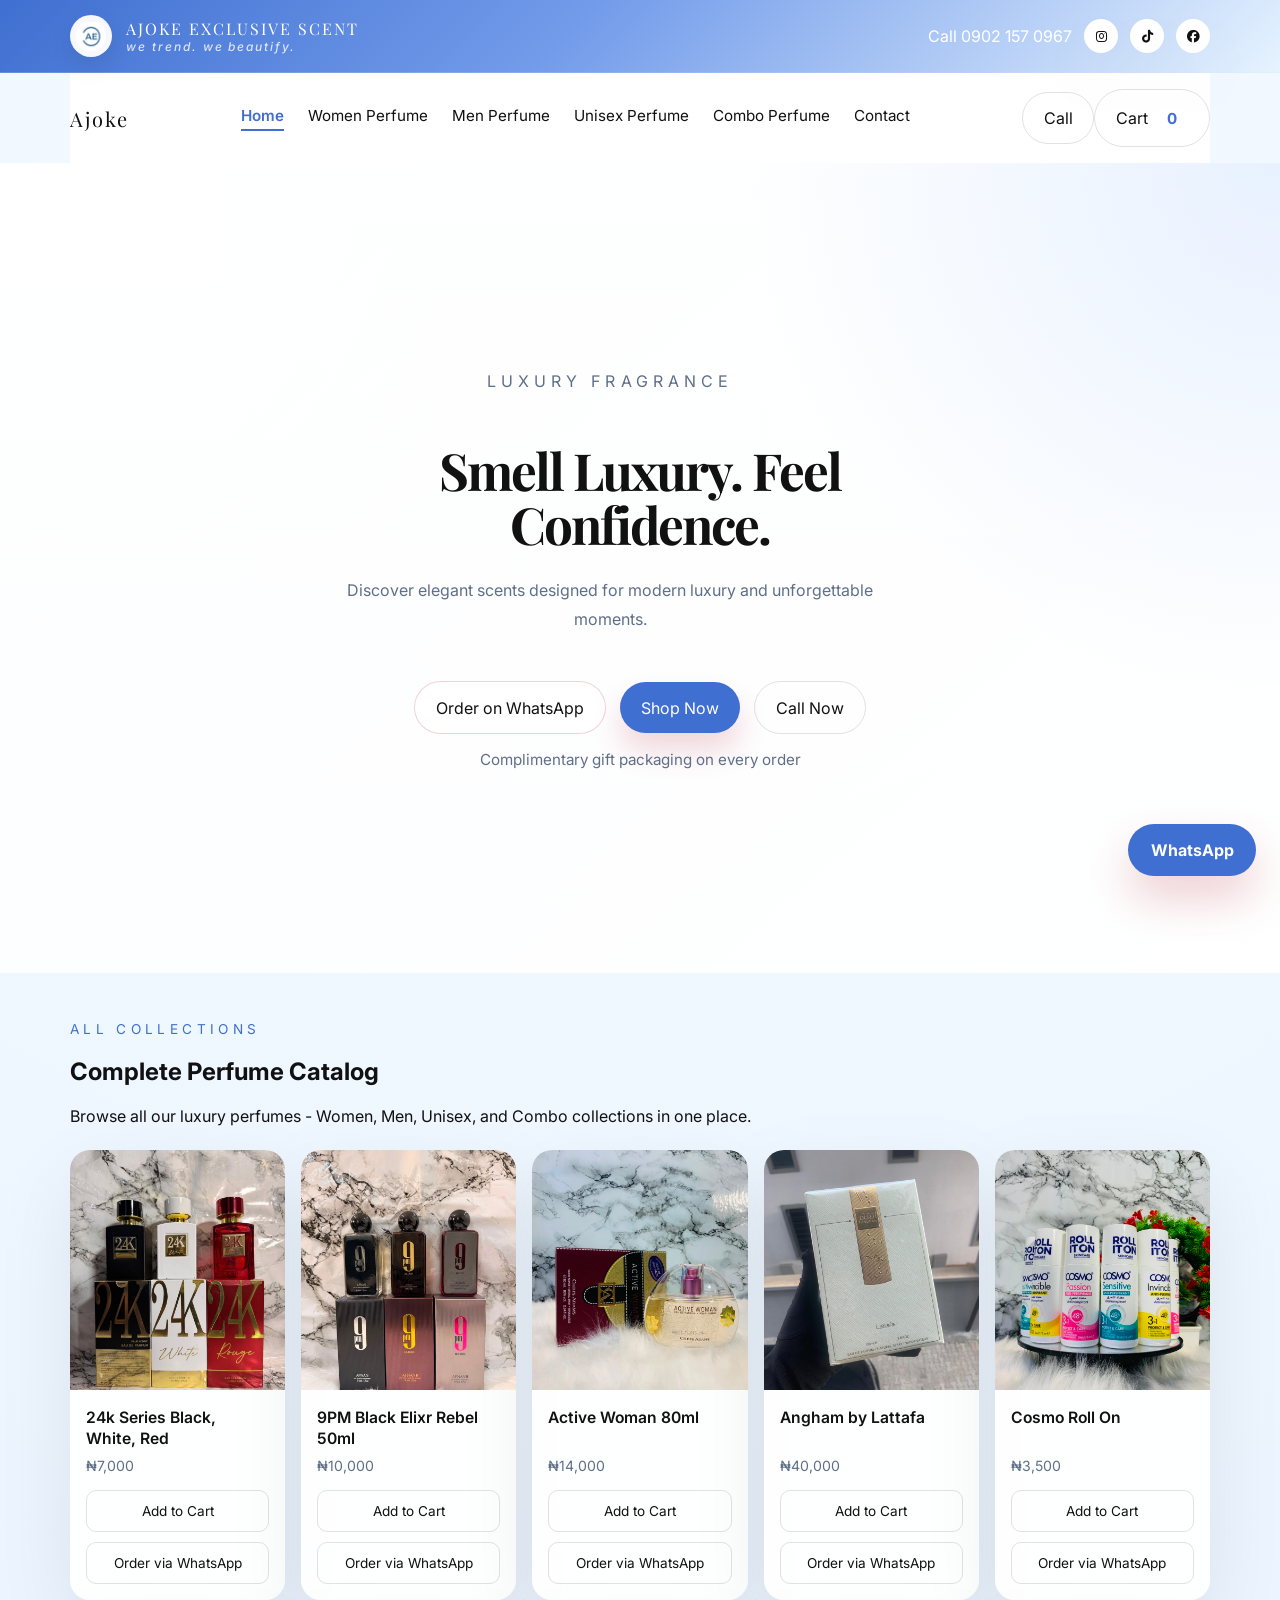
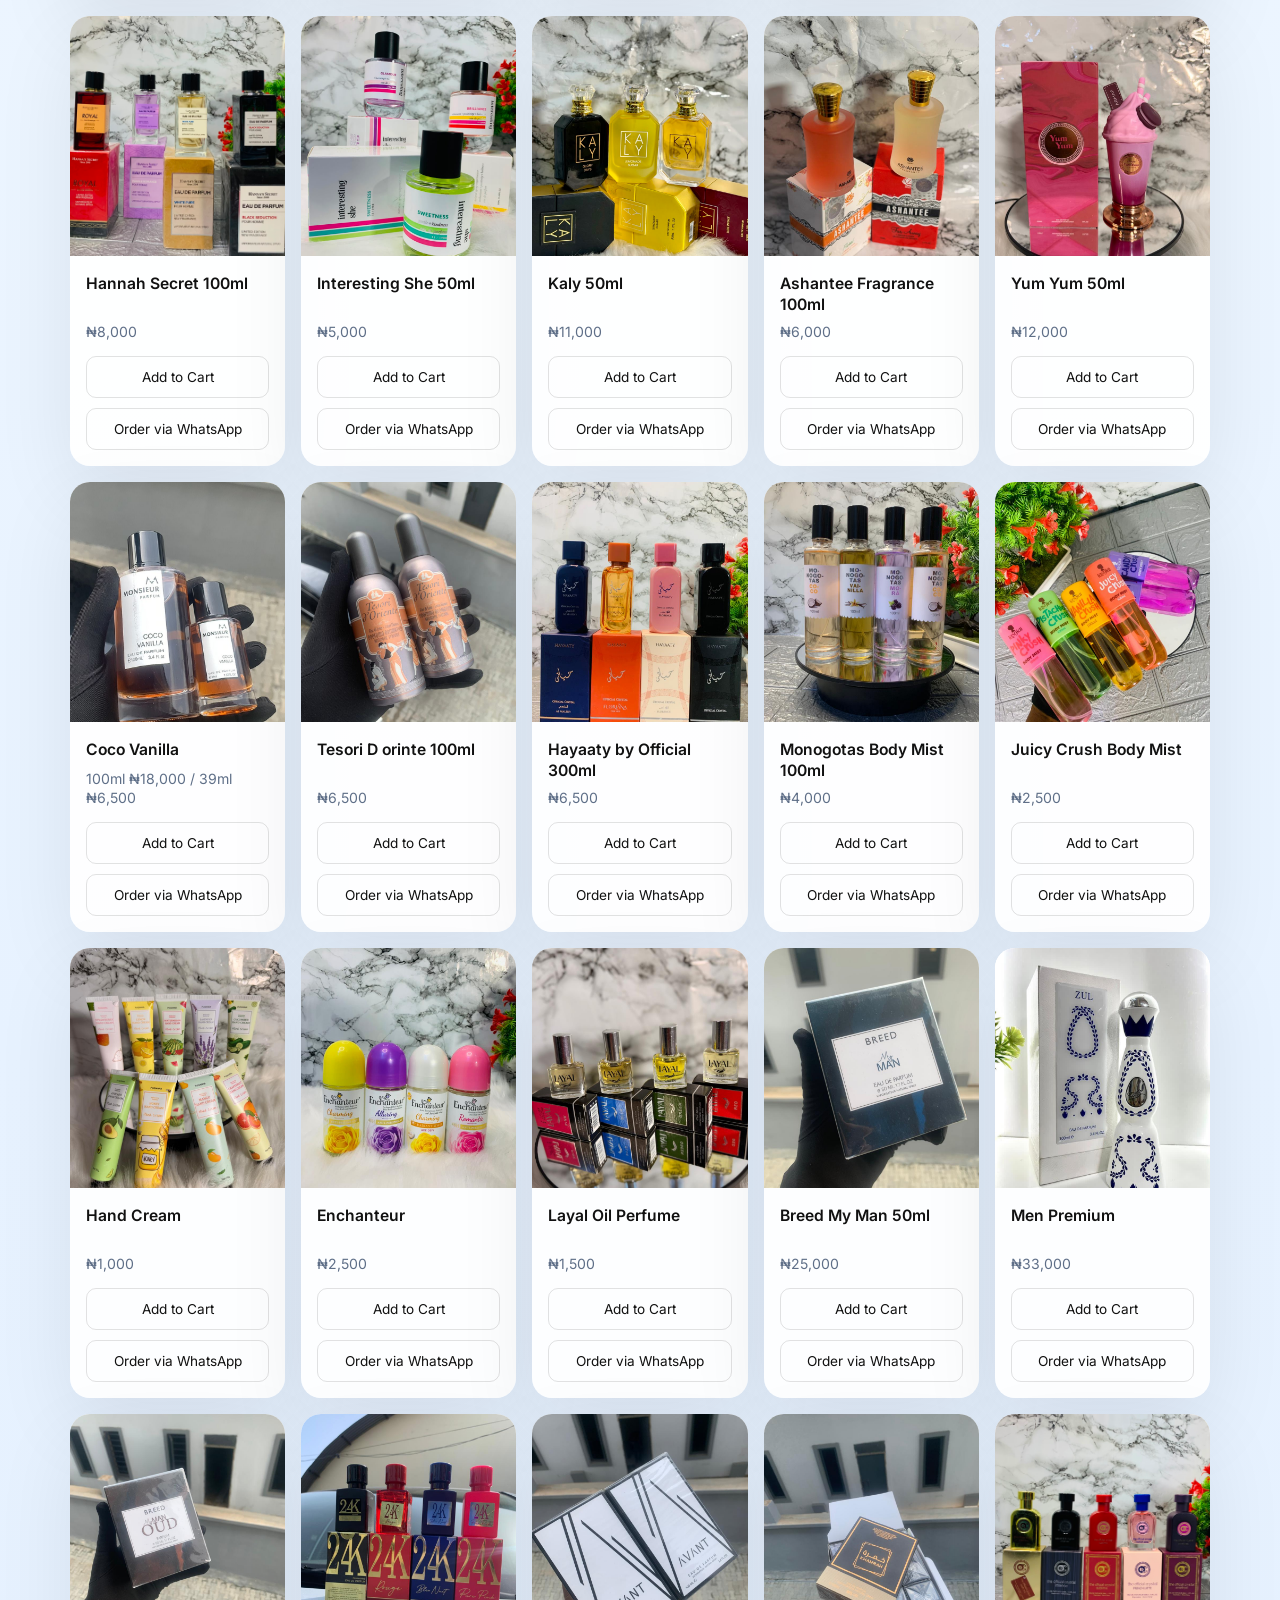
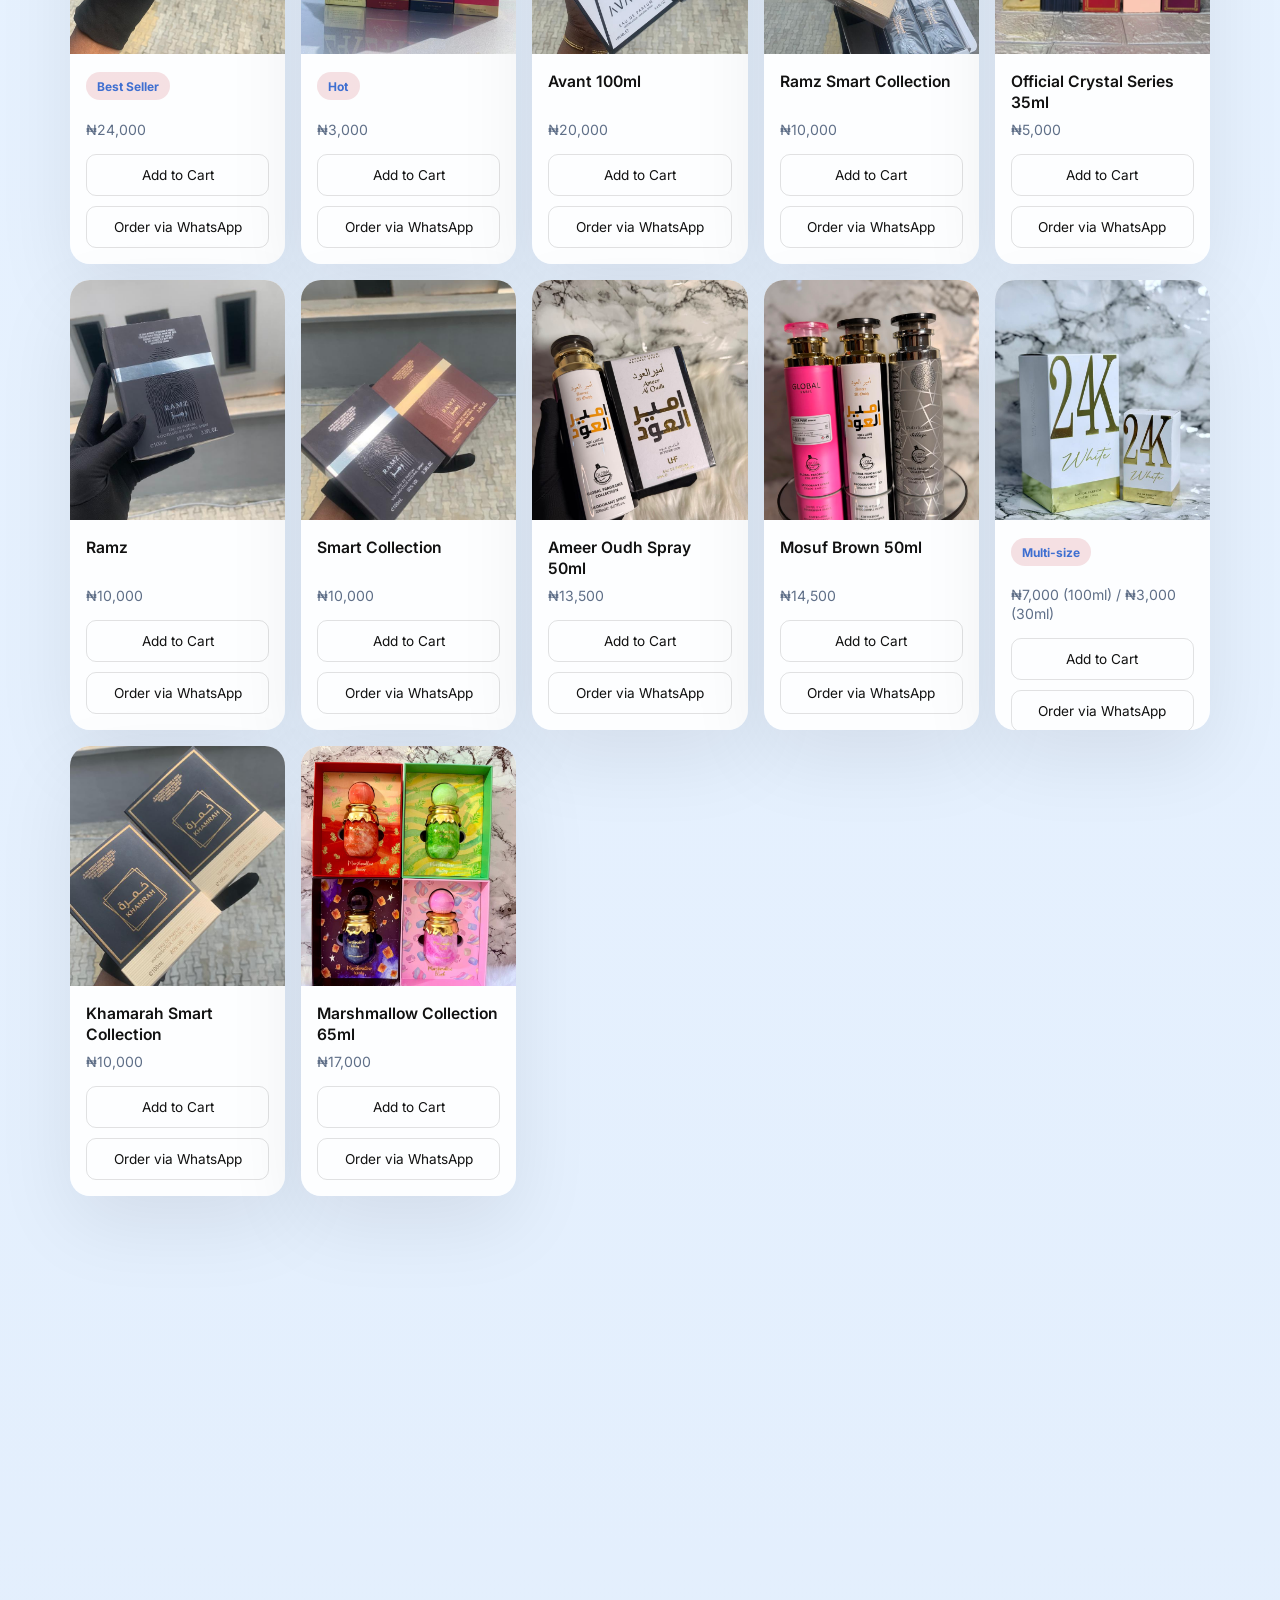
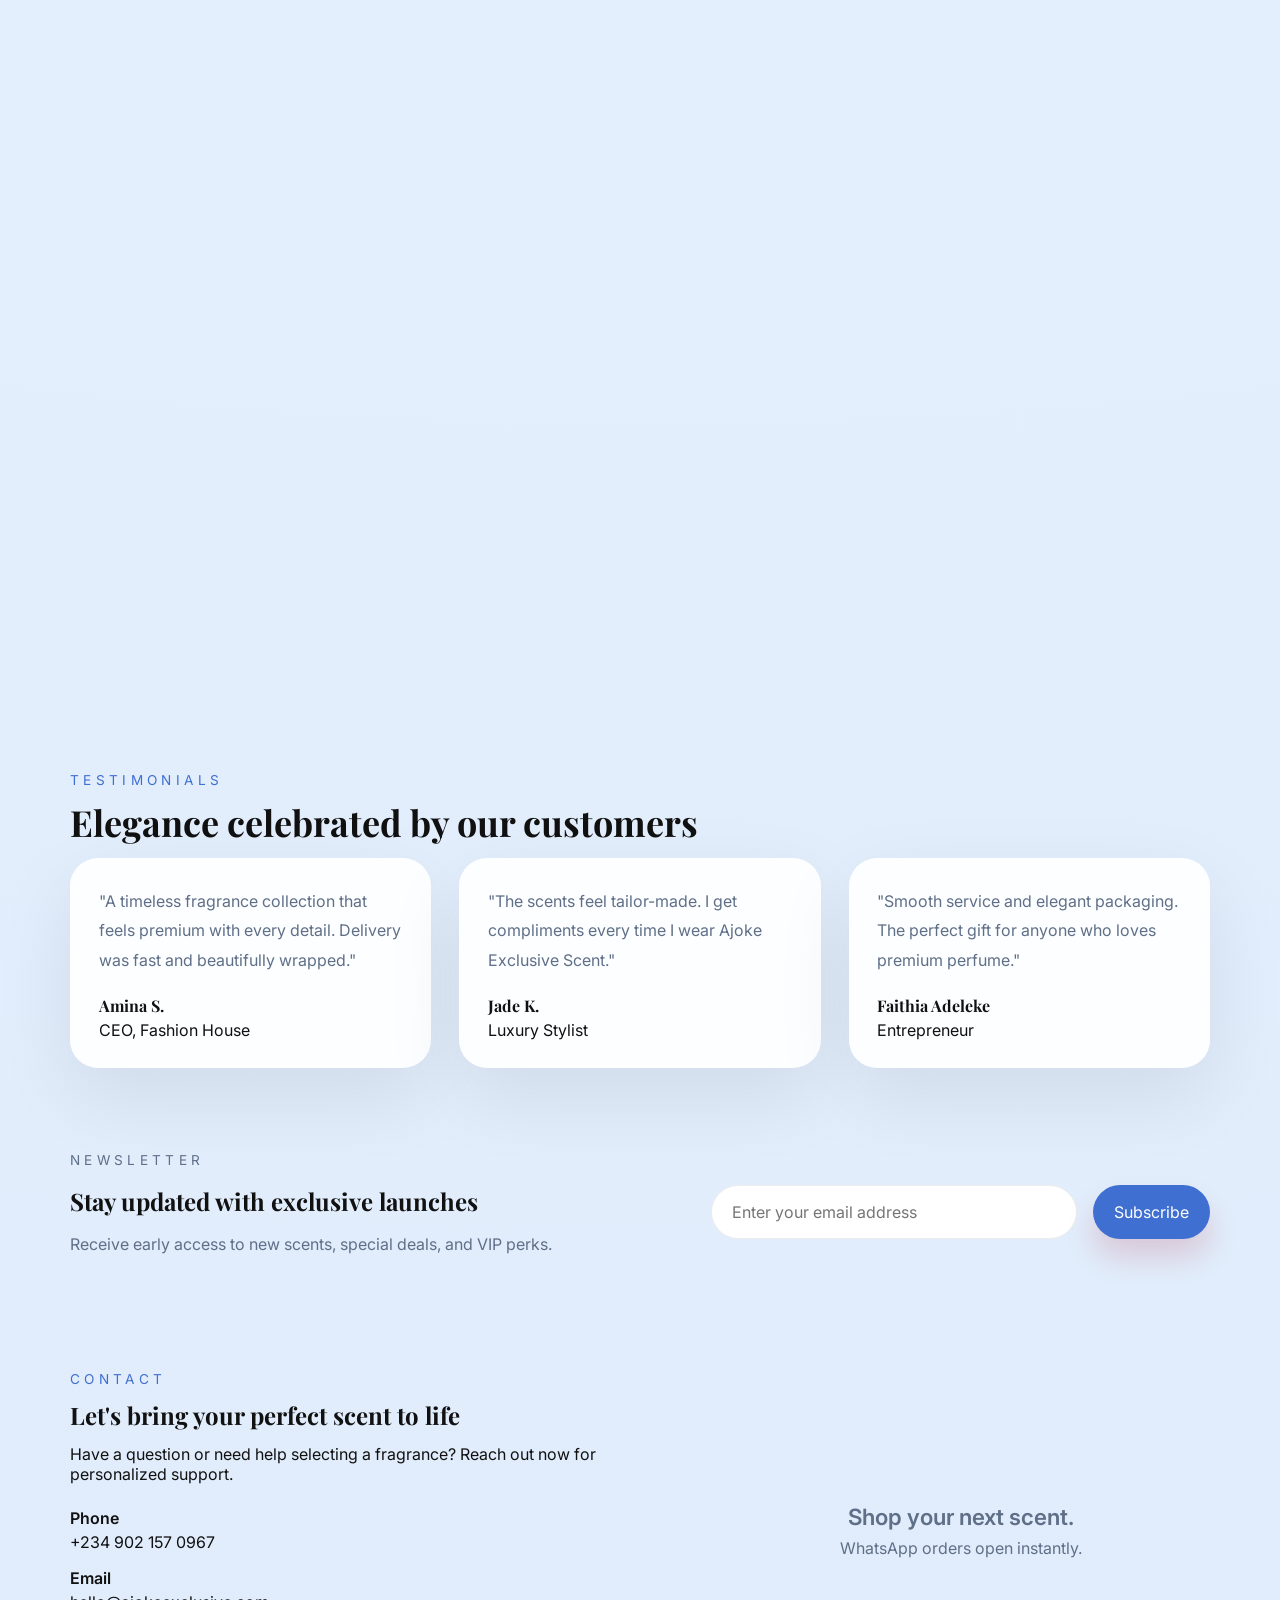
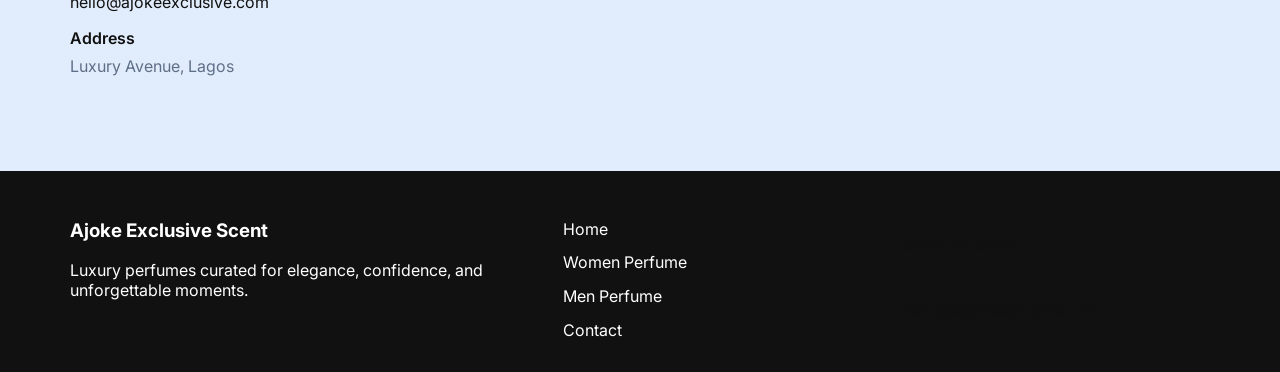
==== commit ce5a1cd0: "Fix: Add cache-busting meta tags for mobile browser compatibility" ====
--- a/index.html
+++ b/index.html
@@ -3,6 +3,9 @@
 <head>
   <meta charset="UTF-8" />
   <meta name="viewport" content="width=device-width, initial-scale=1.0" />
+  <meta http-equiv="Cache-Control" content="no-cache, no-store, must-revalidate" />
+  <meta http-equiv="Pragma" content="no-cache" />
+  <meta http-equiv="Expires" content="0" />
   <title>Ajoke Exclusive Scent</title>
   <link rel="preconnect" href="https://fonts.googleapis.com" />
   <link rel="preconnect" href="https://fonts.gstatic.com" crossorigin />
